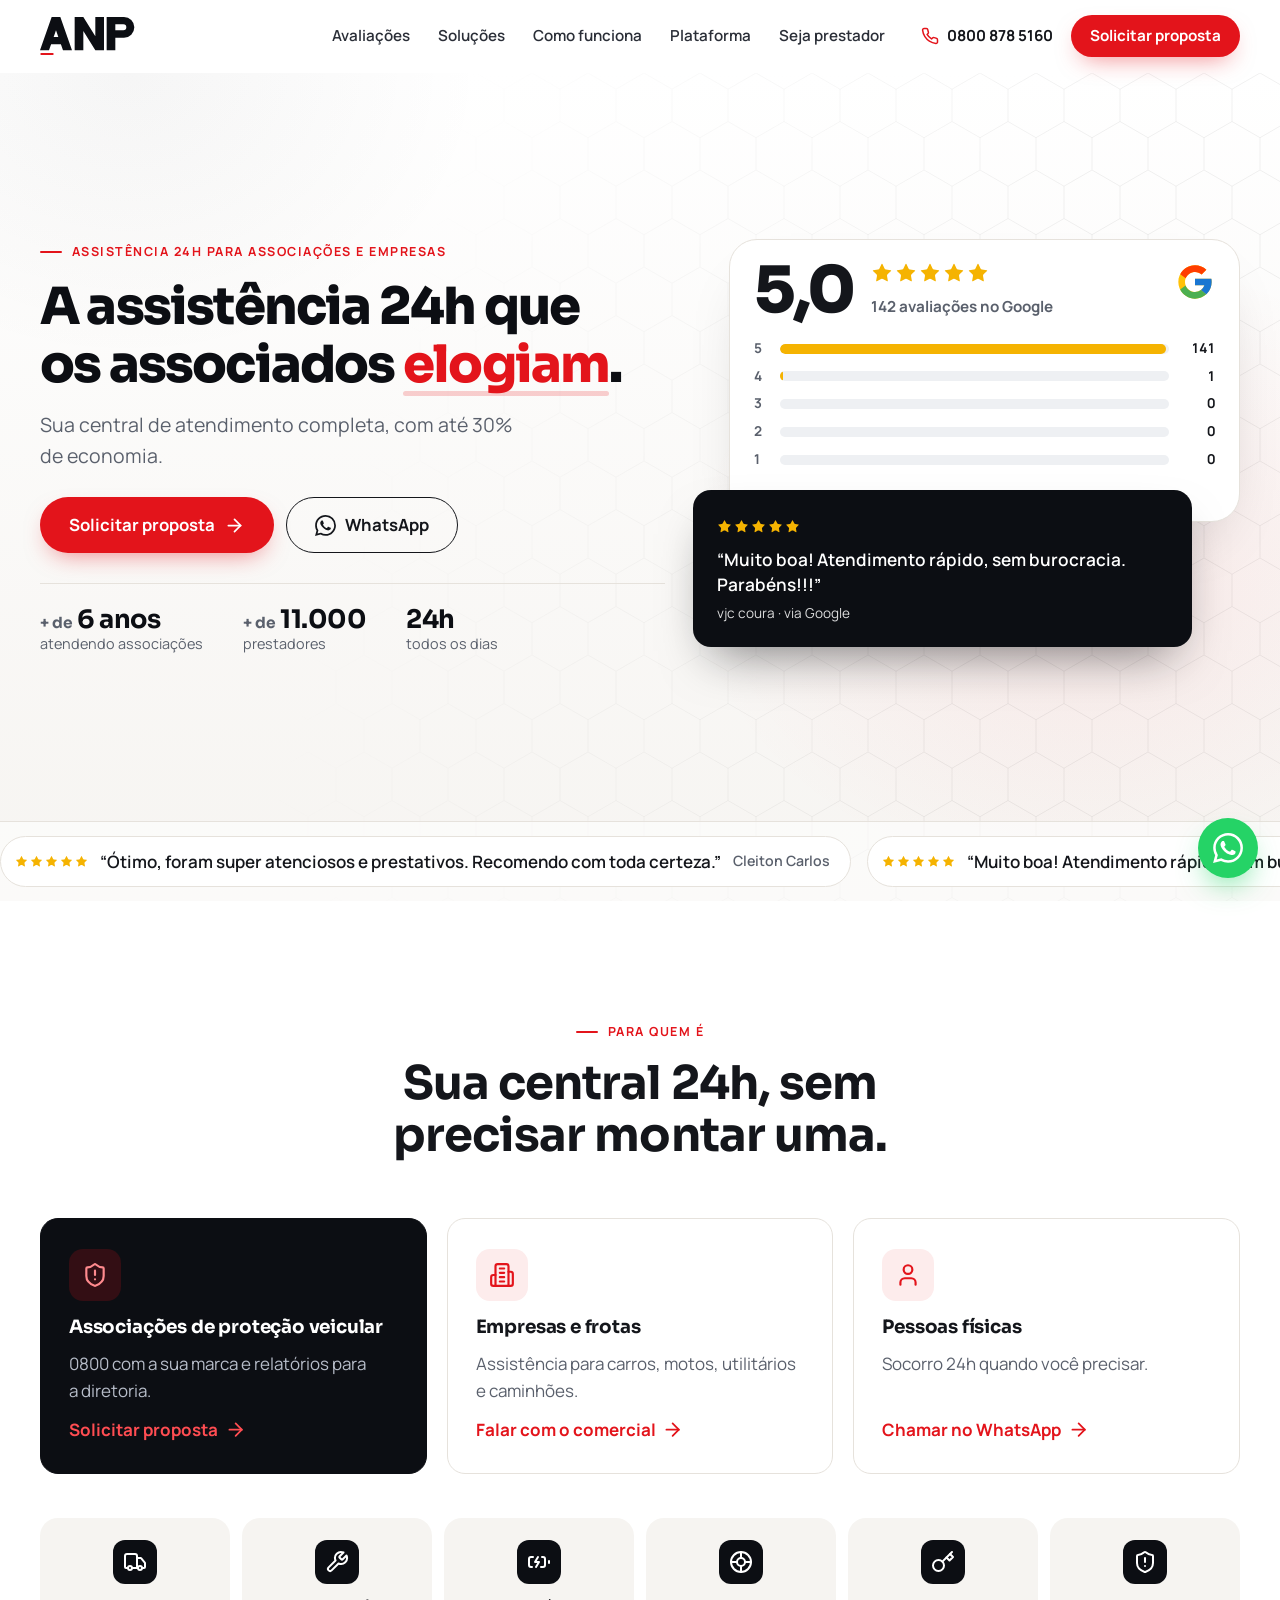
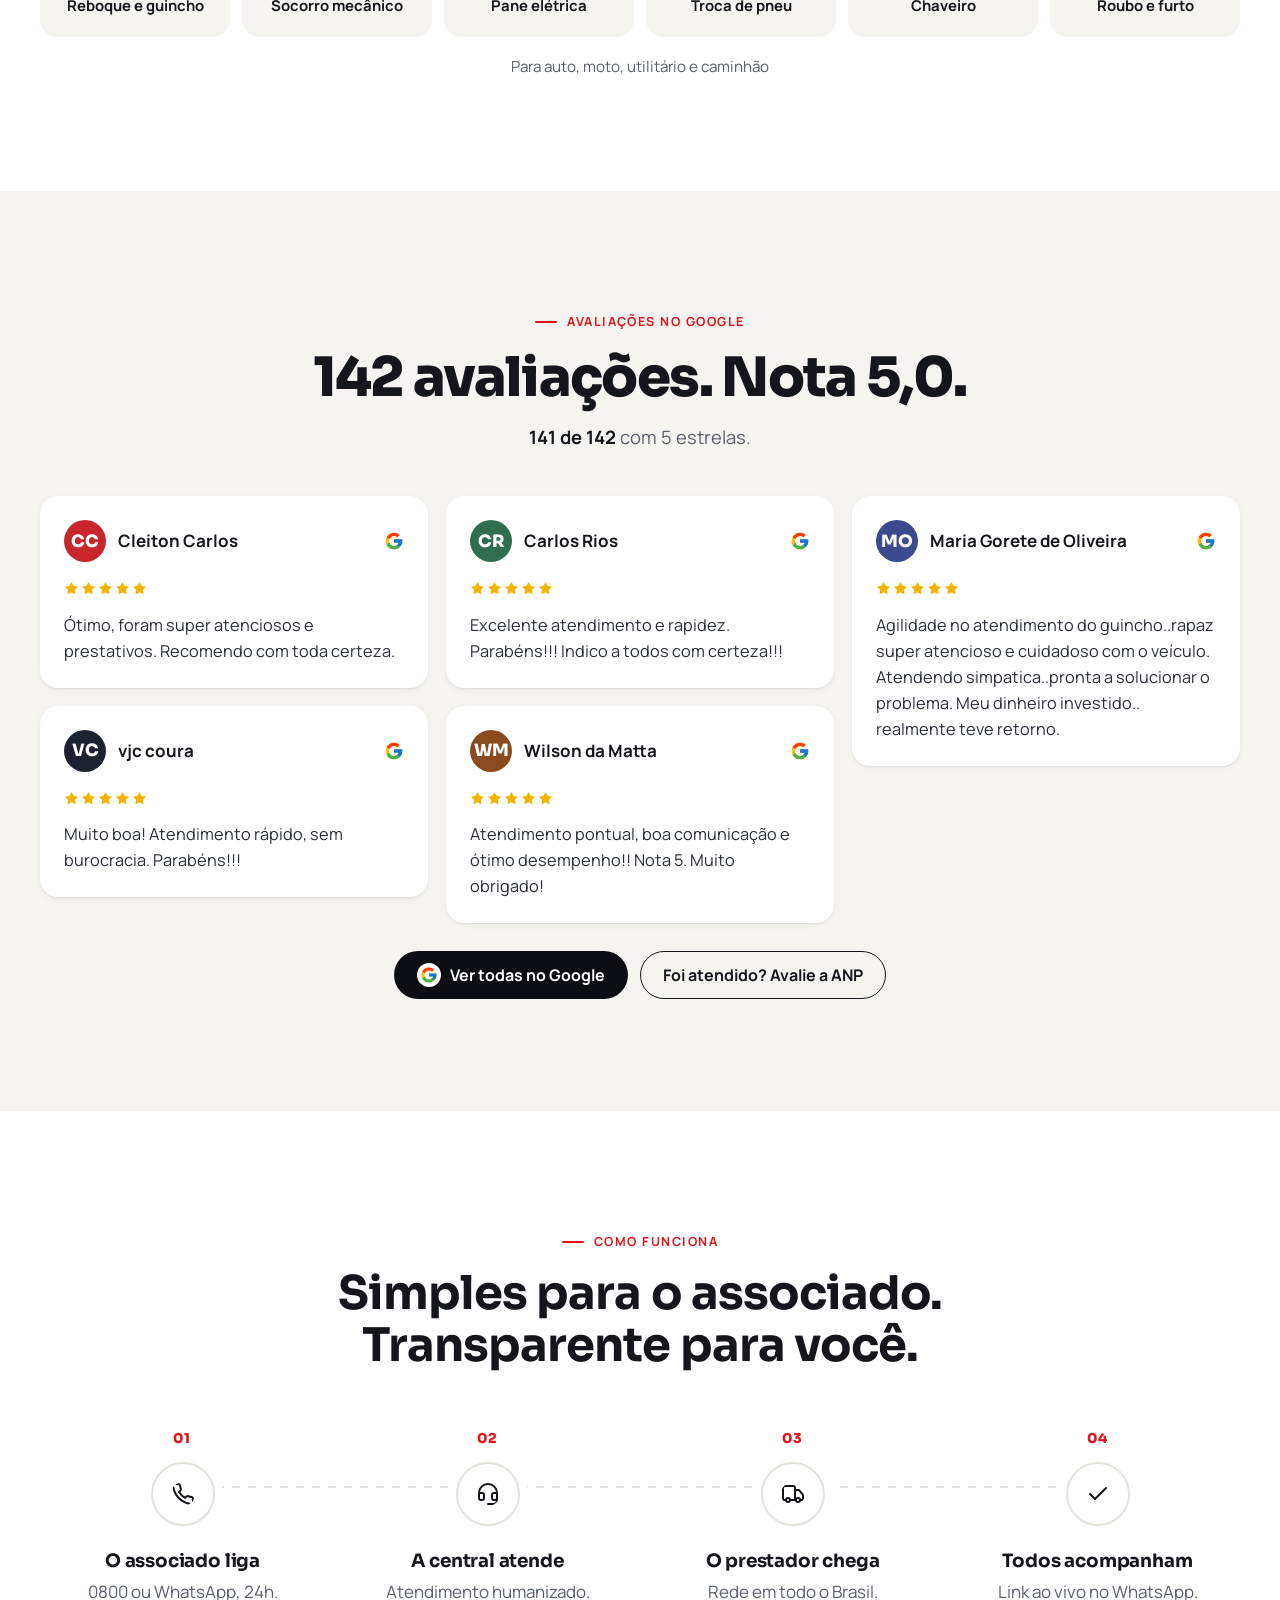
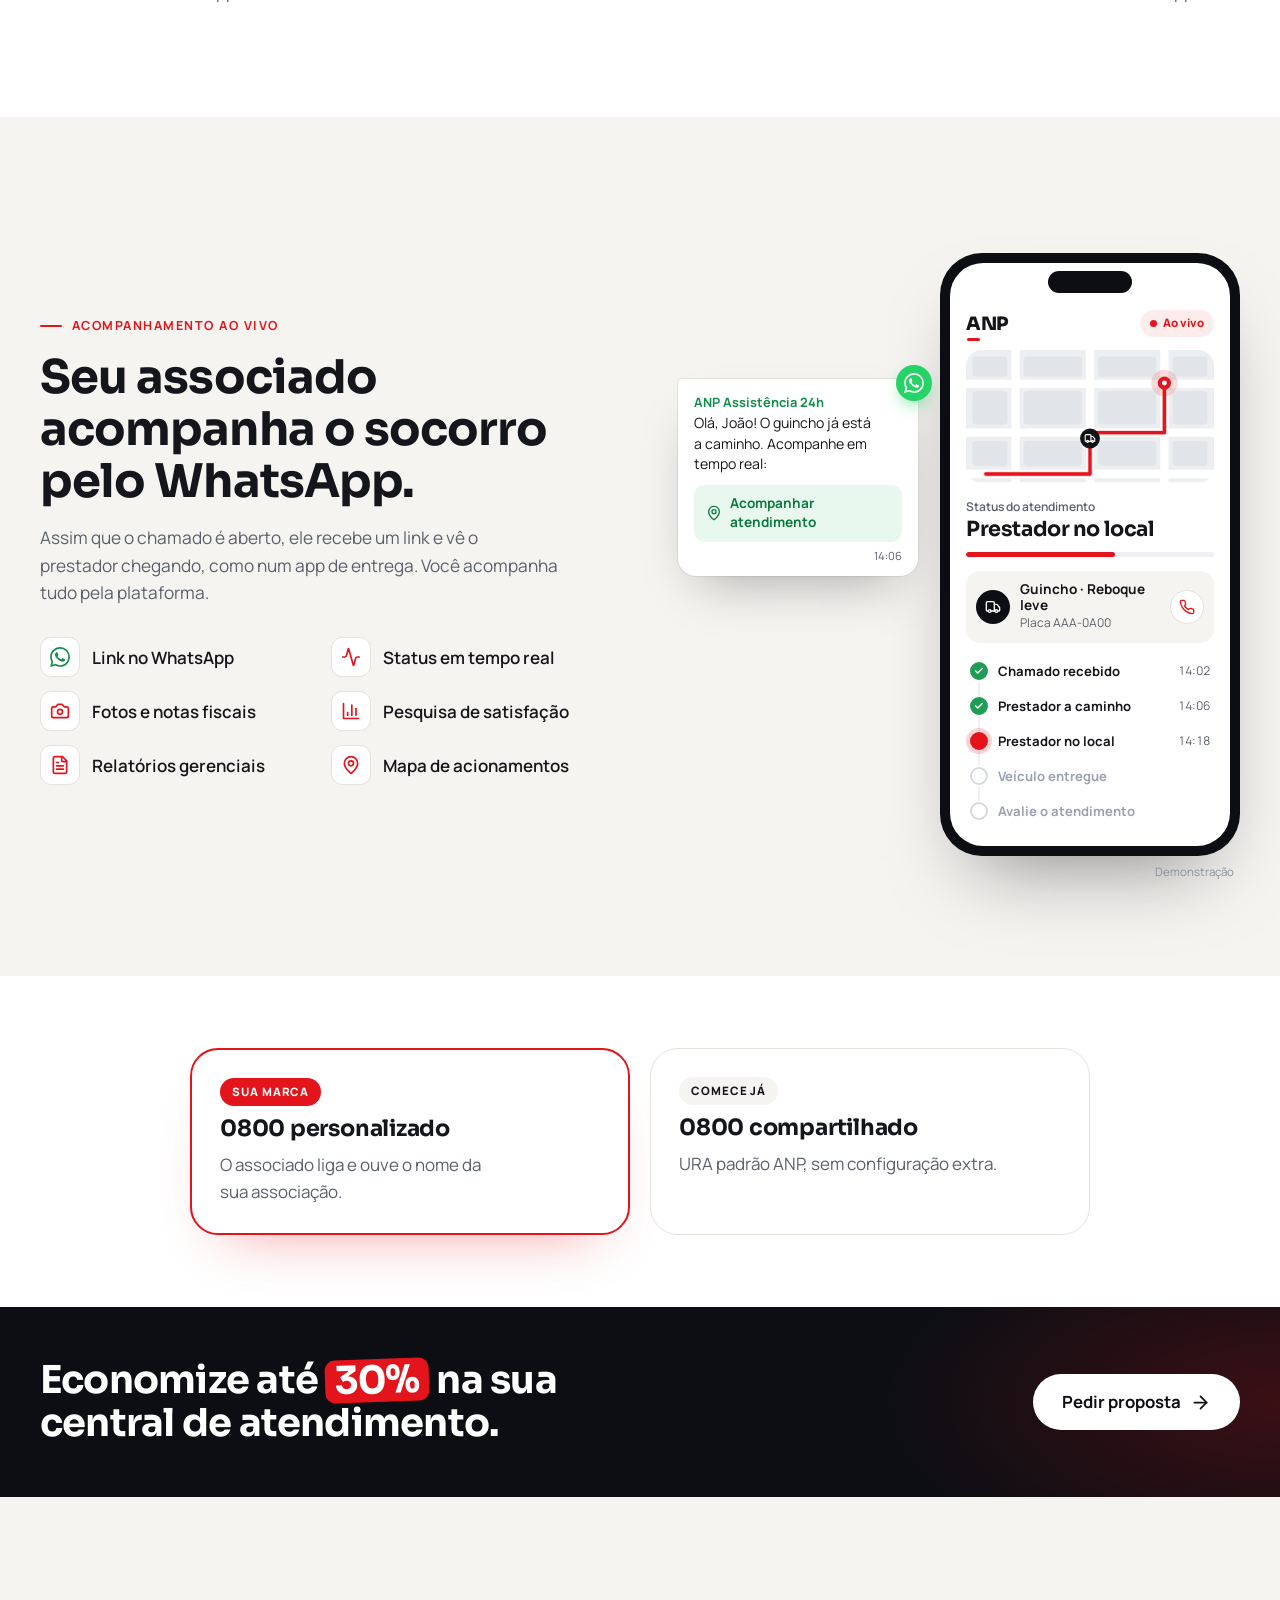
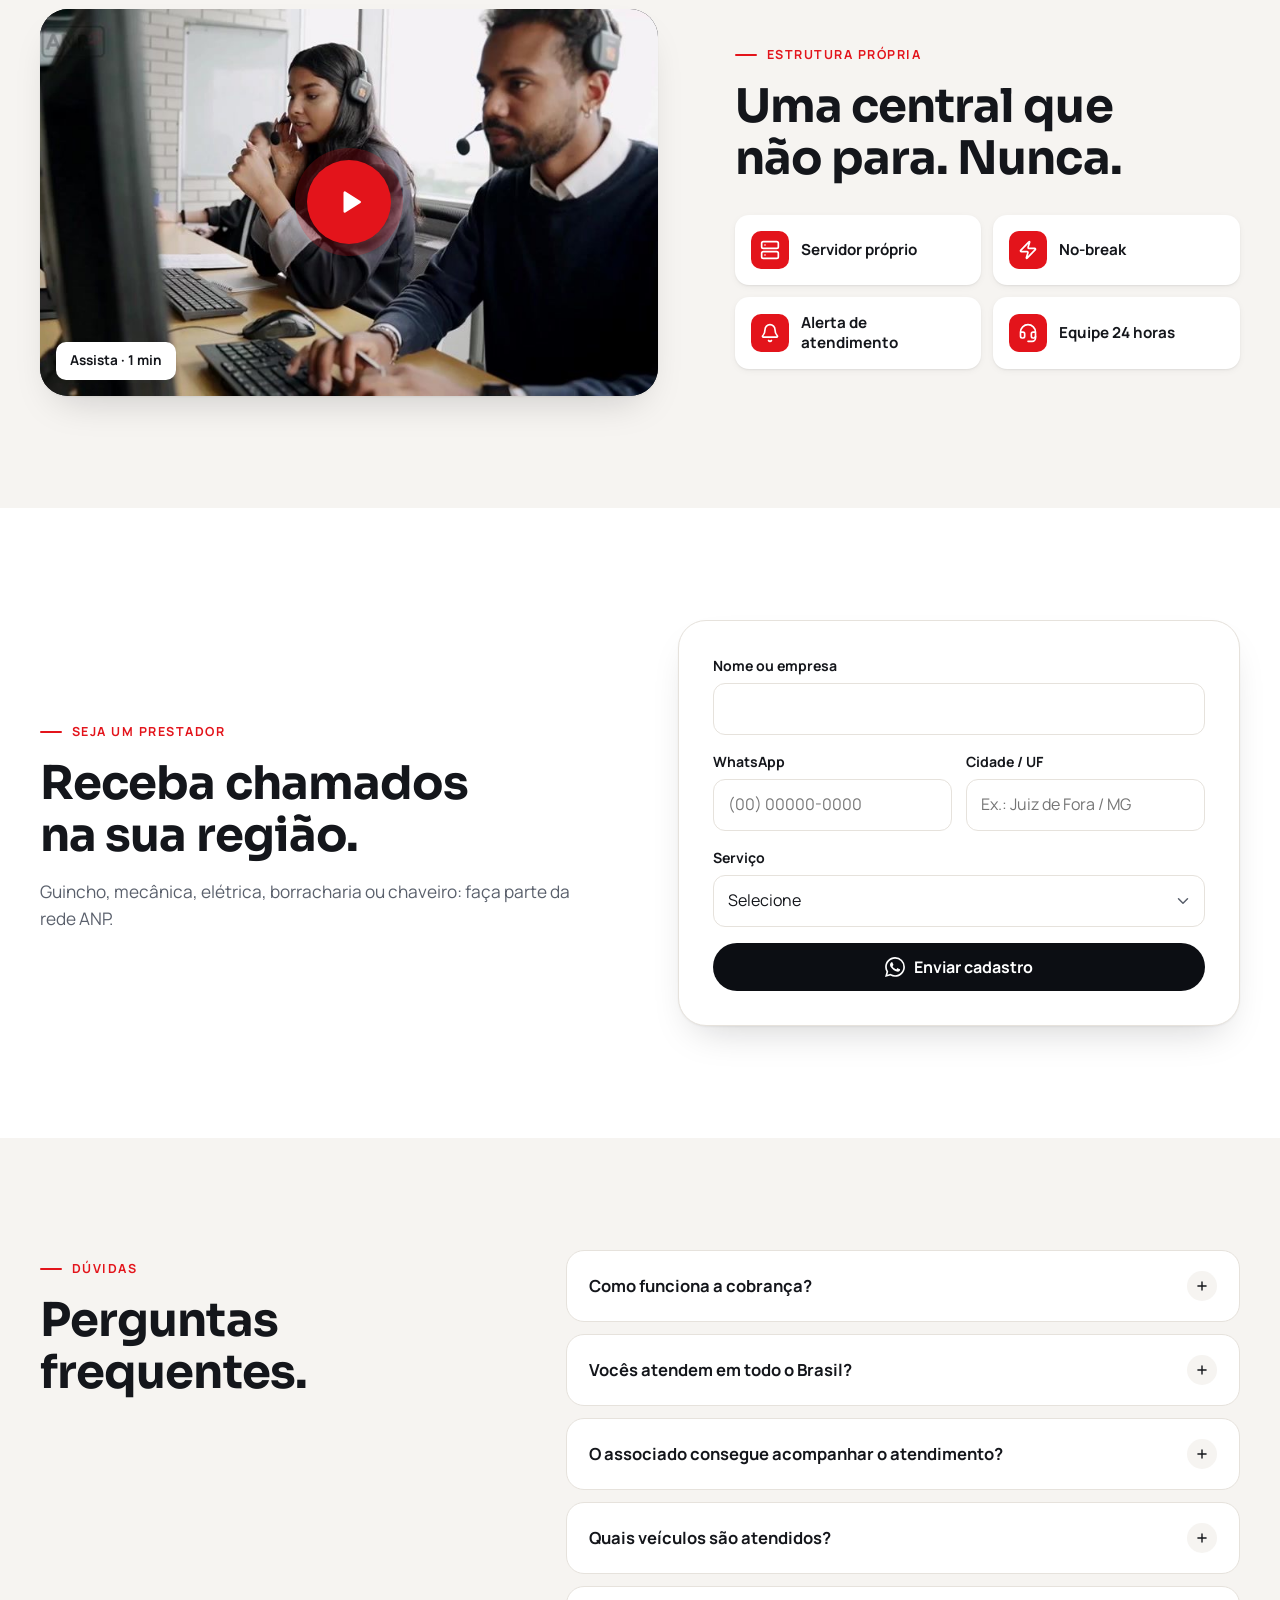
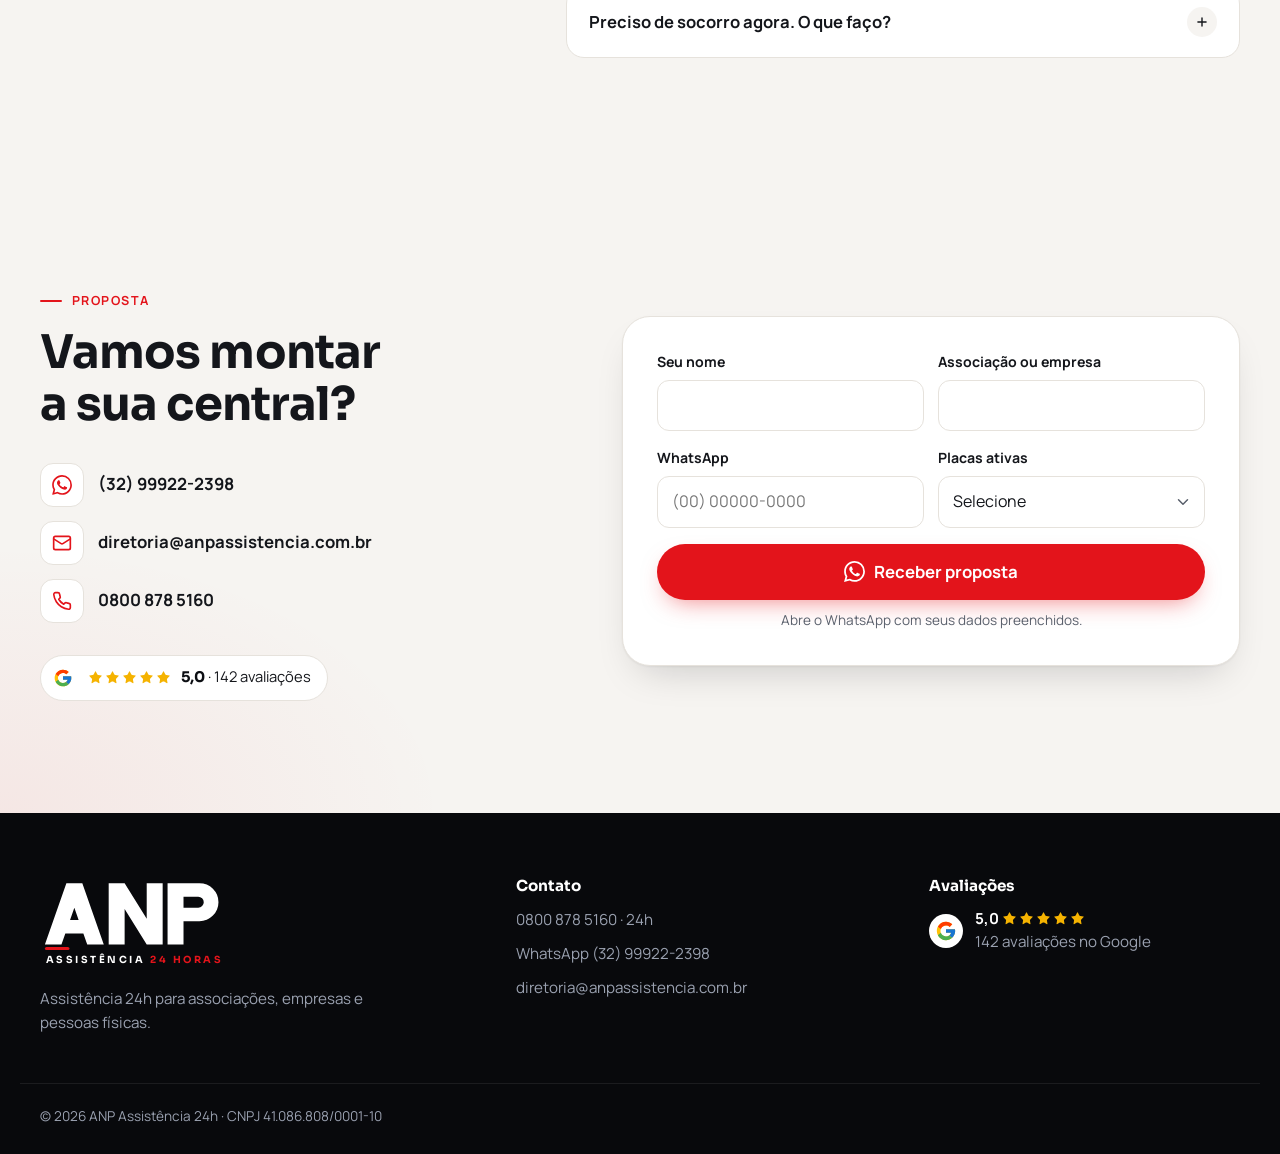
==== index.html @ 6871e9d4 "Acompanhamento ao vivo pelo WhatsApp, em fundo claro - Seção da plataforma sai do preto: fundo claro" ====
<!doctype html>
<html lang="pt-BR">
<head>
  <meta charset="utf-8">
  <meta name="viewport" content="width=device-width, initial-scale=1">
  <title>ANP Assistência 24h | Central de assistência 24h para associações e empresas</title>
  <meta name="description" content="Há mais de 6 anos atendendo associações de proteção veicular e empresas com assistência 24h. Nota 5,0 no Google com 142 avaliações, mais de 11.000 prestadores em todo o Brasil e até 30% de economia.">
  <link rel="canonical" href="https://anpassistencia.com.br/">
  <meta name="theme-color" content="#ffffff">

  <meta property="og:type" content="website">
  <meta property="og:locale" content="pt_BR">
  <meta property="og:site_name" content="ANP Assistência 24h">
  <meta property="og:title" content="ANP Assistência 24h — a assistência que seus associados elogiam">
  <meta property="og:description" content="Nota 5,0 no Google com 142 avaliações. 0800 com a sua marca, mais de 11.000 prestadores e até 30% de economia.">
  <meta property="og:url" content="https://anpassistencia.com.br/">
  <meta property="og:image" content="https://anpassistencia.com.br/assets/img/og-image.jpg">
  <meta name="twitter:card" content="summary_large_image">

  <link rel="icon" type="image/svg+xml" href="assets/img/favicon.svg">
  <link rel="icon" type="image/png" href="assets/img/favicon.png">
  <link rel="apple-touch-icon" href="assets/img/apple-touch-icon.png">

  <link rel="preconnect" href="https://fonts.googleapis.com">
  <link rel="preconnect" href="https://fonts.gstatic.com" crossorigin>
  <link href="https://fonts.googleapis.com/css2?family=Manrope:wght@400;500;600;700&family=Sora:wght@600;700;800&display=swap" rel="stylesheet">
  <link rel="stylesheet" href="assets/css/style.css">
  <script>document.documentElement.classList.add("js")</script>

  <script type="application/ld+json">
  {
    "@context": "https://schema.org",
    "@type": "LocalBusiness",
    "name": "ANP Assistência 24h",
    "url": "https://anpassistencia.com.br/",
    "logo": "https://anpassistencia.com.br/assets/img/logo/anp-icone-512.png",
    "image": "https://anpassistencia.com.br/assets/img/og-image.jpg",
    "description": "Central de assistência 24h para associações de proteção veicular, empresas e pessoas físicas.",
    "telephone": "+55-800-878-5160",
    "email": "diretoria@anpassistencia.com.br",
    "taxID": "41.086.808/0001-10",
    "areaServed": "BR",
    "openingHoursSpecification": {
      "@type": "OpeningHoursSpecification",
      "dayOfWeek": ["Monday","Tuesday","Wednesday","Thursday","Friday","Saturday","Sunday"],
      "opens": "00:00",
      "closes": "23:59"
    },
    "sameAs": ["https://www.google.com/maps/place/?q=place_id:ChIJN7TsYqGdmAARx6v8TJ1yFRI"]
  }
  </script>
</head>
<body>

<!-- Ícones (Lucide, MIT) -->
<svg width="0" height="0" style="position:absolute" aria-hidden="true">
  <defs>
    <symbol id="i-phone" viewBox="0 0 24 24"><path d="M22 16.92v3a2 2 0 0 1-2.18 2 19.79 19.79 0 0 1-8.63-3.07 19.5 19.5 0 0 1-6-6 19.79 19.79 0 0 1-3.07-8.67A2 2 0 0 1 4.11 2h3a2 2 0 0 1 2 1.72 12.84 12.84 0 0 0 .7 2.81 2 2 0 0 1-.45 2.11L8.09 9.91a16 16 0 0 0 6 6l1.27-1.27a2 2 0 0 1 2.11-.45 12.84 12.84 0 0 0 2.81.7A2 2 0 0 1 22 16.92z"/></symbol>
    <symbol id="i-clock" viewBox="0 0 24 24"><circle cx="12" cy="12" r="10"/><path d="M12 6v6l4 2"/></symbol>
    <symbol id="i-truck" viewBox="0 0 24 24"><path d="M14 18V6a2 2 0 0 0-2-2H4a2 2 0 0 0-2 2v11a1 1 0 0 0 1 1h2"/><path d="M15 18H9"/><path d="M19 18h2a1 1 0 0 0 1-1v-3.65a1 1 0 0 0-.22-.624l-3.48-4.35A1 1 0 0 0 17.52 8H14"/><circle cx="17" cy="18" r="2"/><circle cx="7" cy="18" r="2"/></symbol>
    <symbol id="i-wrench" viewBox="0 0 24 24"><path d="M14.7 6.3a1 1 0 0 0 0 1.4l1.6 1.6a1 1 0 0 0 1.4 0l3.77-3.77a6 6 0 0 1-7.94 7.94l-6.91 6.91a2.12 2.12 0 0 1-3-3l6.91-6.91a6 6 0 0 1 7.94-7.94l-3.76 3.76z"/></symbol>
    <symbol id="i-battery" viewBox="0 0 24 24"><path d="M15 7h1a2 2 0 0 1 2 2v6a2 2 0 0 1-2 2h-2"/><path d="M6 7H4a2 2 0 0 0-2 2v6a2 2 0 0 0 2 2h1"/><path d="m11 7-3 5h4l-3 5"/><path d="M22 11v2"/></symbol>
    <symbol id="i-key" viewBox="0 0 24 24"><circle cx="7.5" cy="15.5" r="5.5"/><path d="m21 2-9.6 9.6"/><path d="m15.5 7.5 3 3L22 7l-3-3"/></symbol>
    <symbol id="i-tire" viewBox="0 0 24 24"><circle cx="12" cy="12" r="10"/><circle cx="12" cy="12" r="4"/><path d="M12 2v6M12 16v6M2 12h6M16 12h6"/></symbol>
    <symbol id="i-shield" viewBox="0 0 24 24"><path d="M20 13c0 5-3.5 7.5-7.66 8.95a1 1 0 0 1-.67-.01C7.5 20.5 4 18 4 13V6a1 1 0 0 1 1-1c2 0 4.5-1.2 6.24-2.72a1.17 1.17 0 0 1 1.52 0C14.51 3.81 17 5 19 5a1 1 0 0 1 1 1z"/><path d="M12 8v4"/><path d="M12 16h.01"/></symbol>
    <symbol id="i-pin" viewBox="0 0 24 24"><path d="M20 10c0 4.993-5.539 10.193-7.399 11.799a1 1 0 0 1-1.202 0C9.539 20.193 4 14.993 4 10a8 8 0 0 1 16 0"/><circle cx="12" cy="10" r="3"/></symbol>
    <symbol id="i-server" viewBox="0 0 24 24"><rect width="20" height="8" x="2" y="2" rx="2"/><rect width="20" height="8" x="2" y="14" rx="2"/><path d="M6 6h.01M6 18h.01"/></symbol>
    <symbol id="i-zap" viewBox="0 0 24 24"><path d="M4 14a1 1 0 0 1-.78-1.63l9.9-10.2a.5.5 0 0 1 .86.46l-1.92 6.02A1 1 0 0 0 13 10h7a1 1 0 0 1 .78 1.63l-9.9 10.2a.5.5 0 0 1-.86-.46l1.92-6.02A1 1 0 0 0 11 14z"/></symbol>
    <symbol id="i-bell" viewBox="0 0 24 24"><path d="M10.268 21a2 2 0 0 0 3.464 0"/><path d="M3.262 15.326A1 1 0 0 0 4 17h16a1 1 0 0 0 .74-1.673C19.41 13.956 18 12.499 18 8A6 6 0 0 0 6 8c0 4.499-1.411 5.956-2.738 7.326"/></symbol>
    <symbol id="i-activity" viewBox="0 0 24 24"><path d="M22 12h-2.48a2 2 0 0 0-1.93 1.46l-2.35 8.36a.25.25 0 0 1-.48 0L9.24 2.18a.25.25 0 0 0-.48 0l-2.35 8.36A2 2 0 0 1 4.49 12H2"/></symbol>
    <symbol id="i-file" viewBox="0 0 24 24"><path d="M15 2H6a2 2 0 0 0-2 2v16a2 2 0 0 0 2 2h12a2 2 0 0 0 2-2V7Z"/><path d="M14 2v4a2 2 0 0 0 2 2h4"/><path d="M10 9H8M16 13H8M16 17H8"/></symbol>
    <symbol id="i-camera" viewBox="0 0 24 24"><path d="M14.5 4h-5L7 7H4a2 2 0 0 0-2 2v9a2 2 0 0 0 2 2h16a2 2 0 0 0 2-2V9a2 2 0 0 0-2-2h-3l-2.5-3z"/><circle cx="12" cy="13" r="3"/></symbol>
    <symbol id="i-chart" viewBox="0 0 24 24"><path d="M3 3v18h18"/><path d="M18 17V9M13 17V5M8 17v-3"/></symbol>
    <symbol id="i-check" viewBox="0 0 24 24"><path d="M20 6 9 17l-5-5"/></symbol>
    <symbol id="i-users" viewBox="0 0 24 24"><path d="M16 21v-2a4 4 0 0 0-4-4H6a4 4 0 0 0-4 4v2"/><circle cx="9" cy="7" r="4"/><path d="M22 21v-2a4 4 0 0 0-3-3.87"/><path d="M16 3.13a4 4 0 0 1 0 7.75"/></symbol>
    <symbol id="i-building" viewBox="0 0 24 24"><path d="M6 22V4a2 2 0 0 1 2-2h8a2 2 0 0 1 2 2v18Z"/><path d="M6 12H4a2 2 0 0 0-2 2v6a2 2 0 0 0 2 2h2"/><path d="M18 9h2a2 2 0 0 1 2 2v9a2 2 0 0 1-2 2h-2"/><path d="M10 6h4M10 10h4M10 14h4M10 18h4"/></symbol>
    <symbol id="i-user" viewBox="0 0 24 24"><path d="M19 21v-2a4 4 0 0 0-4-4H9a4 4 0 0 0-4 4v2"/><circle cx="12" cy="7" r="4"/></symbol>
    <symbol id="i-headset" viewBox="0 0 24 24"><path d="M3 11h3a2 2 0 0 1 2 2v3a2 2 0 0 1-2 2H5a2 2 0 0 1-2-2v-5Zm0 0a9 9 0 1 1 18 0m0 0v5a2 2 0 0 1-2 2h-1a2 2 0 0 1-2-2v-3a2 2 0 0 1 2-2h3Z"/><path d="M21 16v2a4 4 0 0 1-4 4h-5"/></symbol>
    <symbol id="i-trend" viewBox="0 0 24 24"><path d="M16 17h6v-6"/><path d="m22 17-8.5-8.5-5 5L2 7"/></symbol>
    <symbol id="i-arrow" viewBox="0 0 24 24"><path d="M5 12h14"/><path d="m12 5 7 7-7 7"/></symbol>
    <symbol id="i-menu" viewBox="0 0 24 24"><path d="M4 6h16M4 12h16M4 18h16"/></symbol>
    <symbol id="i-x" viewBox="0 0 24 24"><path d="M18 6 6 18M6 6l12 12"/></symbol>
    <symbol id="i-locate" viewBox="0 0 24 24"><path d="M2 12h3M19 12h3M12 2v3M12 19v3"/><circle cx="12" cy="12" r="7"/><circle cx="12" cy="12" r="3"/></symbol>
    <symbol id="i-fuel" viewBox="0 0 24 24"><path d="M3 22h12M4 9h10"/><path d="M14 22V4a2 2 0 0 0-2-2H6a2 2 0 0 0-2 2v18"/><path d="M14 13h2a2 2 0 0 1 2 2v2a2 2 0 0 0 2 2 2 2 0 0 0 2-2V9.83a2 2 0 0 0-.59-1.42L18 5"/></symbol>
    <symbol id="i-history" viewBox="0 0 24 24"><path d="M3 12a9 9 0 1 0 9-9 9.75 9.75 0 0 0-6.74 2.74L3 8"/><path d="M3 3v5h5"/><path d="M12 7v5l4 2"/></symbol>
    <symbol id="i-mail" viewBox="0 0 24 24"><rect width="20" height="16" x="2" y="4" rx="2"/><path d="m22 7-8.97 5.7a1.94 1.94 0 0 1-2.06 0L2 7"/></symbol>
    <symbol id="i-badge" viewBox="0 0 24 24"><path d="M3.85 8.62a4 4 0 0 1 4.78-4.77 4 4 0 0 1 6.74 0 4 4 0 0 1 4.78 4.78 4 4 0 0 1 0 6.74 4 4 0 0 1-4.77 4.78 4 4 0 0 1-6.75 0 4 4 0 0 1-4.78-4.77 4 4 0 0 1 0-6.76Z"/><path d="m9 12 2 2 4-4"/></symbol>
    <symbol id="i-power" viewBox="0 0 24 24"><path d="M12 2v10"/><path d="M18.4 6.6a9 9 0 1 1-12.77.04"/></symbol>
    <symbol id="i-phone-app" viewBox="0 0 24 24"><rect width="14" height="20" x="5" y="2" rx="2"/><path d="M12 18h.01"/></symbol>
    <symbol id="i-play" viewBox="0 0 24 24"><path d="M6 4.5v15a1 1 0 0 0 1.52.85l12-7.5a1 1 0 0 0 0-1.7l-12-7.5A1 1 0 0 0 6 4.5Z"/></symbol>
    <symbol id="i-star" viewBox="0 0 24 24"><path d="M11.525 2.295a.53.53 0 0 1 .95 0l2.31 4.679a2.123 2.123 0 0 0 1.595 1.16l5.166.756a.53.53 0 0 1 .294.904l-3.736 3.638a2.123 2.123 0 0 0-.611 1.878l.882 5.14a.53.53 0 0 1-.771.56l-4.618-2.428a2.122 2.122 0 0 0-1.973 0L6.396 21.01a.53.53 0 0 1-.77-.56l.881-5.139a2.122 2.122 0 0 0-.611-1.879L2.16 9.795a.53.53 0 0 1 .294-.906l5.165-.755a2.122 2.122 0 0 0 1.597-1.16z"/></symbol>
    <symbol id="i-whatsapp" viewBox="0 0 24 24"><path d="M17.472 14.382c-.297-.149-1.758-.867-2.03-.967-.273-.099-.471-.148-.67.15-.197.297-.767.966-.94 1.164-.173.199-.347.223-.644.075-.297-.15-1.255-.463-2.39-1.475-.883-.788-1.48-1.761-1.653-2.059-.173-.297-.018-.458.13-.606.134-.133.298-.347.446-.52.149-.174.198-.298.298-.497.099-.198.05-.371-.025-.52-.075-.149-.669-1.612-.916-2.207-.242-.579-.487-.5-.669-.51-.173-.008-.371-.01-.57-.01-.198 0-.52.074-.792.372-.272.297-1.04 1.016-1.04 2.479 0 1.462 1.065 2.875 1.213 3.074.149.198 2.096 3.2 5.077 4.487.709.306 1.262.489 1.694.625.712.227 1.36.195 1.871.118.571-.085 1.758-.719 2.006-1.413.248-.694.248-1.289.173-1.413-.074-.124-.272-.198-.57-.347m-5.421 7.403h-.004a9.87 9.87 0 0 1-5.031-1.378l-.361-.214-3.741.982.998-3.648-.235-.374a9.86 9.86 0 0 1-1.51-5.26c.001-5.45 4.436-9.884 9.888-9.884 2.64 0 5.122 1.03 6.988 2.898a9.825 9.825 0 0 1 2.893 6.994c-.003 5.45-4.437 9.884-9.885 9.884m8.413-18.297A11.815 11.815 0 0 0 12.05 0C5.495 0 .16 5.335.157 11.892c0 2.096.547 4.142 1.588 5.945L.057 24l6.305-1.654a11.882 11.882 0 0 0 5.683 1.448h.005c6.554 0 11.89-5.335 11.893-11.893a11.821 11.821 0 0 0-3.48-8.413Z"/></symbol>
    <symbol id="i-google" viewBox="0 0 48 48"><path fill="#FFC107" d="M43.611 20.083H42V20H24v8h11.303c-1.649 4.657-6.08 8-11.303 8-6.627 0-12-5.373-12-12s5.373-12 12-12c3.059 0 5.842 1.154 7.961 3.039l5.657-5.657C34.046 6.053 29.268 4 24 4 12.955 4 4 12.955 4 24s8.955 20 20 20 20-8.955 20-20c0-1.341-.138-2.65-.389-3.917z"/><path fill="#FF3D00" d="m6.306 14.691 6.571 4.819C14.655 15.108 18.961 12 24 12c3.059 0 5.842 1.154 7.961 3.039l5.657-5.657C34.046 6.053 29.268 4 24 4 16.318 4 9.656 8.337 6.306 14.691z"/><path fill="#4CAF50" d="M24 44c5.166 0 9.86-1.977 13.409-5.192l-6.19-5.238A11.91 11.91 0 0 1 24 36c-5.202 0-9.619-3.317-11.283-7.946l-6.522 5.025C9.505 39.556 16.227 44 24 44z"/><path fill="#1976D2" d="M43.611 20.083H42V20H24v8h11.303a12.04 12.04 0 0 1-4.087 5.571l.003-.002 6.19 5.238C36.971 39.205 44 34 44 24c0-1.341-.138-2.65-.389-3.917z"/></symbol>
  </defs>
</svg>

<a class="skip-link" href="#conteudo">Pular para o conteúdo</a>

<header class="site-header" id="topo">
  <div class="container header-inner">
    <a class="brand" href="#topo" aria-label="ANP Assistência 24h — início">
      <svg viewBox="0 0 284 114" class="logo" role="img" aria-label="ANP Assistência 24 horas"><title>ANP Assistência 24 horas</title><g transform="translate(0,0) scale(1)" fill="currentColor" fill-rule="evenodd"><path d="M0,100 L35,0 L61,0 L96,100 L69,100 L62.7,82 L33.3,82 L27,100 Z M41,60 L55,60 L48,40 Z"/><path d="M0,100 L0,0 L26,0 L62,58 L62,0 L88,0 L88,100 L62,100 L26,42 L26,100 Z" transform="translate(104,0)"/><path d="M0,100 L0,0 L52,0 A31,31 0 0 1 52,62 L26,62 L26,100 Z M26,22 L50,22 A9,9 0 0 1 50,40 L26,40 Z" transform="translate(200,0)"/></g><rect x="1" y="108" width="40" height="6" rx="3" fill="#E3141B"/></svg>
    </a>
    <nav class="main-nav" id="menu" aria-label="Menu principal">
      <a href="#avaliacoes">Avaliações</a>
      <a href="#solucoes">Soluções</a>
      <a href="#como-funciona">Como funciona</a>
      <a href="#plataforma">Plataforma</a>
      <a href="#prestador">Seja prestador</a>
      <a class="btn btn-primary nav-cta-mobile" href="#proposta">Solicitar proposta</a>
    </nav>
    <div class="header-actions">
      <a class="header-phone" href="tel:08008785160" aria-label="Socorro 24h: 0800 878 5160"><svg class="ic"><use href="#i-phone"/></svg>0800 878 5160</a>
      <a class="btn btn-primary btn-sm" href="#proposta">Solicitar proposta</a>
      <button class="menu-toggle" type="button" aria-controls="menu" aria-expanded="false" aria-label="Abrir menu">
        <svg class="ic ic-open"><use href="#i-menu"/></svg>
        <svg class="ic ic-close"><use href="#i-x"/></svg>
      </button>
    </div>
  </div>
</header>

<main id="conteudo">

  <!-- HERO: os elogios são o argumento principal -->
  <section class="hero">
    <div class="hero-bg" aria-hidden="true"></div>
    <div class="container hero-grid">
      <div class="hero-copy">
        <span class="eyebrow">Assistência 24h para associações e empresas</span>
        <h1>A assistência 24h que os associados <em>elogiam</em>.</h1>
        <p class="lead">Sua central de atendimento completa, com até 30% de economia.</p>
        <div class="hero-ctas">
          <a class="btn btn-primary btn-lg" href="#proposta">Solicitar proposta <svg class="ic"><use href="#i-arrow"/></svg></a>
          <a class="btn btn-outline btn-lg js-wa" href="https://wa.me/5532999222398" data-msg="Olá! Vim pelo site e quero saber mais sobre a assistência 24h da ANP." target="_blank" rel="noopener"><svg class="ic ic-fill"><use href="#i-whatsapp"/></svg>WhatsApp</a>
        </div>
        <ul class="hero-nums">
          <li><b><small>+ de</small> 6 anos</b><span>atendendo associações</span></li>
          <li><b><small>+ de</small> 11.000</b><span>prestadores</span></li>
          <li><b>24h</b><span>todos os dias</span></li>
        </ul>
      </div>

      <div class="hero-visual">
        <div class="score-card">
          <div class="score-head">
            <strong class="score-num" data-g="nota">5,0</strong>
            <div>
              <span class="stars stars-lg" aria-label="5 de 5 estrelas"><svg><use href="#i-star"/></svg><svg><use href="#i-star"/></svg><svg><use href="#i-star"/></svg><svg><use href="#i-star"/></svg><svg><use href="#i-star"/></svg></span>
              <span class="score-sub"><span data-g="total">142</span> avaliações no Google</span>
            </div>
            <svg class="g-logo g-logo-lg" aria-hidden="true"><use href="#i-google"/></svg>
          </div>
          <ol class="histo" data-histo aria-label="Distribuição das notas">
            <li><span>5</span><i style="--w:99.3%"></i><b>141</b></li>
            <li><span>4</span><i style="--w:0.7%"></i><b>1</b></li>
            <li><span>3</span><i style="--w:0%"></i><b>0</b></li>
            <li><span>2</span><i style="--w:0%"></i><b>0</b></li>
            <li><span>1</span><i style="--w:0%"></i><b>0</b></li>
          </ol>
        </div>
        <figure class="quote-card" data-quote aria-live="polite">
          <span class="stars" aria-hidden="true"><svg><use href="#i-star"/></svg><svg><use href="#i-star"/></svg><svg><use href="#i-star"/></svg><svg><use href="#i-star"/></svg><svg><use href="#i-star"/></svg></span>
          <blockquote>“Muito boa! Atendimento rápido, sem burocracia. Parabéns!!!”</blockquote>
          <figcaption>vjc coura · via Google</figcaption>
        </figure>
      </div>
    </div>
    <div class="praise" aria-label="Elogios no Google">
      <div class="praise-track" data-marquee></div>
    </div>
  </section>

  <!-- PARA QUEM -->
  <section class="section" id="solucoes">
    <div class="container">
      <div class="section-head reveal">
        <span class="eyebrow">Para quem é</span>
        <h2>Sua central 24h, sem precisar montar uma.</h2>
      </div>
      <div class="audience-grid">
        <a class="audience-card featured reveal" href="#proposta">
          <span class="card-icon"><svg class="ic"><use href="#i-shield"/></svg></span>
          <h3>Associações de proteção veicular</h3>
          <p>0800 com a sua marca e relatórios para a diretoria.</p>
          <span class="link-arrow">Solicitar proposta <svg class="ic"><use href="#i-arrow"/></svg></span>
        </a>
        <a class="audience-card reveal" href="#proposta">
          <span class="card-icon"><svg class="ic"><use href="#i-building"/></svg></span>
          <h3>Empresas e frotas</h3>
          <p>Assistência para carros, motos, utilitários e caminhões.</p>
          <span class="link-arrow">Falar com o comercial <svg class="ic"><use href="#i-arrow"/></svg></span>
        </a>
        <a class="audience-card reveal js-wa" href="https://wa.me/5532999222398" data-msg="Olá! Sou pessoa física e quero saber sobre a assistência 24h da ANP." target="_blank" rel="noopener">
          <span class="card-icon"><svg class="ic"><use href="#i-user"/></svg></span>
          <h3>Pessoas físicas</h3>
          <p>Socorro 24h quando você precisar.</p>
          <span class="link-arrow">Chamar no WhatsApp <svg class="ic"><use href="#i-arrow"/></svg></span>
        </a>
      </div>

      <ul class="tiles reveal" aria-label="Serviços">
        <li><svg class="ic"><use href="#i-truck"/></svg>Reboque e guincho</li>
        <li><svg class="ic"><use href="#i-wrench"/></svg>Socorro mecânico</li>
        <li><svg class="ic"><use href="#i-battery"/></svg>Pane elétrica</li>
        <li><svg class="ic"><use href="#i-tire"/></svg>Troca de pneu</li>
        <li><svg class="ic"><use href="#i-key"/></svg>Chaveiro</li>
        <li><svg class="ic"><use href="#i-shield"/></svg>Roubo e furto</li>
      </ul>
      <p class="tiles-note reveal">Para auto, moto, utilitário e caminhão</p>
    </div>
  </section>

  <!-- AVALIAÇÕES -->
  <section class="section section-paper" id="avaliacoes">
    <div class="container">
      <div class="reviews-head reveal">
        <span class="eyebrow">Avaliações no Google</span>
        <h2><span data-g="total">142</span> avaliações. Nota <span data-g="nota">5,0</span>.</h2>
        <p data-g-cinco><b>141 de 142</b> com 5 estrelas.</p>
      </div>
      <div class="reviews" id="lista-avaliacoes"></div>
      <div class="reviews-actions reveal">
        <a class="btn btn-dark" href="https://search.google.com/local/reviews?placeid=ChIJN7TsYqGdmAARx6v8TJ1yFRI" target="_blank" rel="noopener"><svg class="g-logo" aria-hidden="true"><use href="#i-google"/></svg>Ver todas no Google</a>
        <a class="btn btn-outline" href="https://search.google.com/local/writereview?placeid=ChIJN7TsYqGdmAARx6v8TJ1yFRI" target="_blank" rel="noopener">Foi atendido? Avalie a ANP</a>
      </div>
    </div>
  </section>

  <!-- COMO FUNCIONA -->
  <section class="section" id="como-funciona">
    <div class="container">
      <div class="section-head reveal">
        <span class="eyebrow">Como funciona</span>
        <h2>Simples para o associado. Transparente para você.</h2>
      </div>
      <ol class="steps">
        <li class="step reveal"><span class="step-num">01</span><svg class="ic"><use href="#i-phone"/></svg><h3>O associado liga</h3><p>0800 ou WhatsApp, 24h.</p></li>
        <li class="step reveal"><span class="step-num">02</span><svg class="ic"><use href="#i-headset"/></svg><h3>A central atende</h3><p>Atendimento humanizado.</p></li>
        <li class="step reveal"><span class="step-num">03</span><svg class="ic"><use href="#i-truck"/></svg><h3>O prestador chega</h3><p>Rede em todo o Brasil.</p></li>
        <li class="step reveal"><span class="step-num">04</span><svg class="ic"><use href="#i-check"/></svg><h3>Todos acompanham</h3><p>Link ao vivo no WhatsApp.</p></li>
      </ol>
    </div>
  </section>

  <!-- ACOMPANHAMENTO: link ao vivo pelo WhatsApp -->
  <section class="section section-paper" id="plataforma">
    <div class="container platform-layout">
      <div class="platform-copy reveal">
        <span class="eyebrow">Acompanhamento ao vivo</span>
        <h2>Seu associado acompanha o socorro pelo WhatsApp.</h2>
        <p>Assim que o chamado é aberto, ele recebe um link e vê o prestador chegando, como num app de entrega. Você acompanha tudo pela plataforma.</p>
        <ul class="feature-list">
          <li><svg class="ic ic-fill"><use href="#i-whatsapp"/></svg>Link no WhatsApp</li>
          <li><svg class="ic"><use href="#i-activity"/></svg>Status em tempo real</li>
          <li><svg class="ic"><use href="#i-camera"/></svg>Fotos e notas fiscais</li>
          <li><svg class="ic"><use href="#i-chart"/></svg>Pesquisa de satisfação</li>
          <li><svg class="ic"><use href="#i-file"/></svg>Relatórios gerenciais</li>
          <li><svg class="ic"><use href="#i-pin"/></svg>Mapa de acionamentos</li>
        </ul>
      </div>

      <div class="track-visual reveal" role="img" aria-label="Demonstração: o associado recebe um link pelo WhatsApp e acompanha o guincho chegando em tempo real">
        <div class="wa-msg" aria-hidden="true">
          <span class="wa-badge"><svg class="ic ic-fill"><use href="#i-whatsapp"/></svg></span>
          <b>ANP Assistência 24h</b>
          <p>Olá, João! O guincho já está a caminho. Acompanhe em tempo real:</p>
          <span class="wa-link"><svg class="ic"><use href="#i-pin"/></svg>Acompanhar atendimento</span>
          <time>14:06</time>
        </div>

        <div class="phone" aria-hidden="true">
          <div class="phone-screen">
            <div class="track-top">
              <span class="track-brand">ANP</span>
              <span class="track-live"><i></i>Ao vivo</span>
            </div>

            <svg class="track-map" viewBox="0 0 300 160">
              <rect width="300" height="160" fill="#eceef1"/>
              <g fill="#e1e4e8">
                <rect x="8" y="8" width="42" height="24" rx="4"/><rect x="70" y="8" width="70" height="24" rx="4"/><rect x="160" y="8" width="70" height="24" rx="4"/><rect x="250" y="8" width="42" height="24" rx="4"/>
                <rect x="8" y="50" width="42" height="40" rx="4"/><rect x="70" y="50" width="70" height="40" rx="4"/><rect x="160" y="50" width="70" height="40" rx="4"/><rect x="250" y="50" width="42" height="40" rx="4"/>
                <rect x="8" y="110" width="42" height="30" rx="4"/><rect x="70" y="110" width="70" height="30" rx="4"/><rect x="160" y="110" width="70" height="30" rx="4"/><rect x="250" y="110" width="42" height="30" rx="4"/>
              </g>
              <g stroke="#fff" stroke-width="10" stroke-linecap="round">
                <path d="M0 41H300M0 100H300M0 150H300M60 0V160M150 0V160M240 0V160"/>
              </g>
              <path d="M24 150H150V100H240V48" fill="none" stroke="#e3141b" stroke-opacity=".22" stroke-width="6" stroke-linecap="round" stroke-linejoin="round"/>
              <path class="track-route" d="M24 150H150V100H240V48" fill="none" stroke="#e3141b" stroke-width="4" stroke-linecap="round" stroke-linejoin="round" pathLength="1"/>
              <g transform="translate(240 40)">
                <circle r="16" fill="#e3141b" opacity=".15"/>
                <circle r="8" fill="#e3141b"/><circle r="3" fill="#fff"/>
              </g>
              <g class="track-truck">
                <circle r="12" fill="#111214"/>
                <svg x="-7" y="-7" width="14" height="14" viewBox="0 0 24 24" fill="none" stroke="#fff" stroke-width="2.4" stroke-linecap="round" stroke-linejoin="round"><use href="#i-truck"/></svg>
                <animateMotion dur="9s" repeatCount="indefinite" path="M24 150H150V100H240V54" keyPoints="0;1;1" keyTimes="0;.8;1" calcMode="linear"/>
              </g>
            </svg>

            <div class="track-eta">
              <small>Status do atendimento</small>
              <strong data-eta-label>Chega em 12 min</strong>
              <span class="track-bar"><span data-eta-bar></span></span>
            </div>

            <div class="track-driver">
              <span class="track-avatar"><svg class="ic"><use href="#i-truck"/></svg></span>
              <div><b>Guincho · Reboque leve</b><small>Placa AAA-0A00</small></div>
              <span class="track-call"><svg class="ic"><use href="#i-phone"/></svg></span>
            </div>

            <ol class="track-steps" data-steps>
              <li data-eta="Chamado recebido"><span class="dot"></span><b>Chamado recebido</b><time>14:02</time></li>
              <li data-eta="Chega em 12 min"><span class="dot"></span><b>Prestador a caminho</b><time>14:06</time></li>
              <li data-eta="Prestador no local"><span class="dot"></span><b>Prestador no local</b><time>14:18</time></li>
              <li data-eta="Veículo entregue"><span class="dot"></span><b>Veículo entregue</b><time>15:10</time></li>
              <li data-eta="Como foi o atendimento?"><span class="dot"></span><b>Avalie o atendimento</b><time>15:12</time></li>
            </ol>
          </div>
        </div>
        <p class="track-note">Demonstração</p>
      </div>
    </div>
  </section>

  <!-- 0800 -->
  <section class="section section-tight" id="central">
    <div class="container">
      <div class="plans">
        <article class="plan plan-featured reveal">
          <span class="plan-tag">Sua marca</span>
          <h3>0800 personalizado</h3>
          <p>O associado liga e ouve o nome da sua associação.</p>
        </article>
        <article class="plan reveal">
          <span class="plan-tag plan-tag-muted">Comece já</span>
          <h3>0800 compartilhado</h3>
          <p>URA padrão ANP, sem configuração extra.</p>
        </article>
      </div>
    </div>
  </section>

  <!-- ECONOMIA -->
  <section class="savings">
    <div class="container savings-inner reveal">
      <h2>Economize até <span>30%</span> na sua central de atendimento.</h2>
      <a class="btn btn-light btn-lg" href="#proposta">Pedir proposta <svg class="ic"><use href="#i-arrow"/></svg></a>
    </div>
  </section>

  <!-- ESTRUTURA + VÍDEO -->
  <section class="section section-paper" id="estrutura">
    <div class="container structure-layout">
      <button class="structure-media reveal js-video" type="button" data-video="assets/video/apresentacao-anp.mp4" data-title="Apresentação ANP Assistência 24h" aria-label="Assistir ao vídeo de apresentação da ANP">
        <img src="assets/img/central-atendimento.jpg" alt="" loading="lazy" width="848" height="480">
        <span class="play"><svg class="ic ic-fill"><use href="#i-play"/></svg></span>
        <span class="video-len">Assista · 1 min</span>
      </button>
      <div class="structure-copy reveal">
        <span class="eyebrow">Estrutura própria</span>
        <h2>Uma central que não para. Nunca.</h2>
        <ul class="infra-grid">
          <li><svg class="ic"><use href="#i-server"/></svg>Servidor próprio</li>
          <li><svg class="ic"><use href="#i-zap"/></svg>No-break</li>
          <li><svg class="ic"><use href="#i-bell"/></svg>Alerta de atendimento</li>
          <li><svg class="ic"><use href="#i-headset"/></svg>Equipe 24 horas</li>
        </ul>
      </div>
    </div>
  </section>

  <!-- PRESTADOR -->
  <section class="section" id="prestador">
    <div class="container provider-layout">
      <div class="provider-copy reveal">
        <span class="eyebrow">Seja um prestador</span>
        <h2>Receba chamados na sua região.</h2>
        <p>Guincho, mecânica, elétrica, borracharia ou chaveiro: faça parte da rede ANP.</p>
      </div>
      <form class="form-card reveal js-wa-form" data-kind="prestador" novalidate>
        <div class="field">
          <label for="p-nome">Nome ou empresa</label>
          <input id="p-nome" name="Nome" autocomplete="name" required>
        </div>
        <div class="field-row">
          <div class="field">
            <label for="p-whats">WhatsApp</label>
            <input id="p-whats" name="WhatsApp" type="tel" inputmode="tel" autocomplete="tel" placeholder="(00) 00000-0000" required data-mask="phone">
          </div>
          <div class="field">
            <label for="p-cidade">Cidade / UF</label>
            <input id="p-cidade" name="Cidade/UF" autocomplete="address-level2" placeholder="Ex.: Juiz de Fora / MG" required>
          </div>
        </div>
        <div class="field">
          <label for="p-servico">Serviço</label>
          <select id="p-servico" name="Serviço" required>
            <option value="">Selecione</option>
            <option>Guincho / reboque leve</option>
            <option>Guincho / reboque pesado</option>
            <option>Mecânica</option>
            <option>Auto elétrica / bateria</option>
            <option>Borracharia</option>
            <option>Chaveiro</option>
            <option>Outro</option>
          </select>
        </div>
        <button class="btn btn-dark btn-block" type="submit"><svg class="ic ic-fill"><use href="#i-whatsapp"/></svg>Enviar cadastro</button>
        <p class="form-error" role="alert" hidden>Preencha os campos obrigatórios.</p>
      </form>
    </div>
  </section>

  <!-- FAQ -->
  <section class="section section-paper" id="duvidas">
    <div class="container faq-layout">
      <div class="section-head section-head-left reveal">
        <span class="eyebrow">Dúvidas</span>
        <h2>Perguntas frequentes.</h2>
      </div>
      <div class="faq reveal">
        <details>
          <summary>Como funciona a cobrança?</summary>
          <p>Mensalidade por placa ativa, mais barata conforme o volume.</p>
        </details>
        <details>
          <summary>Vocês atendem em todo o Brasil?</summary>
          <p>Sim. Há mais de 6 anos atendendo associações, com mais de 11.000 prestadores cadastrados.</p>
        </details>
        <details>
          <summary>O associado consegue acompanhar o atendimento?</summary>
          <p>Sim. Ele recebe pelo WhatsApp um link para acompanhar o prestador chegando, em tempo real.</p>
        </details>
        <details>
          <summary>Quais veículos são atendidos?</summary>
          <p>Carros, motos, utilitários e caminhões.</p>
        </details>
        <details>
          <summary>Preciso de socorro agora. O que faço?</summary>
          <p>Ligue grátis para o <a href="tel:08008785160">0800 878 5160</a>, 24 horas.</p>
        </details>
      </div>
    </div>
  </section>

  <!-- PROPOSTA -->
  <section class="section section-paper proposal" id="proposta">
    <div class="container proposal-layout">
      <div class="proposal-copy reveal">
        <span class="eyebrow">Proposta</span>
        <h2>Vamos montar a sua central?</h2>
        <ul class="contact-list">
          <li><svg class="ic ic-fill"><use href="#i-whatsapp"/></svg><a class="js-wa" href="https://wa.me/5532999222398" data-msg="Olá! Vim pelo site e quero uma proposta da ANP." target="_blank" rel="noopener">(32) 99922-2398</a></li>
          <li><svg class="ic"><use href="#i-mail"/></svg><a href="mailto:diretoria@anpassistencia.com.br">diretoria@anpassistencia.com.br</a></li>
          <li><svg class="ic"><use href="#i-phone"/></svg><a href="tel:08008785160">0800 878 5160</a></li>
        </ul>
        <a class="g-pill g-pill-light" href="#avaliacoes">
          <svg class="g-logo" aria-hidden="true"><use href="#i-google"/></svg>
          <span class="stars" aria-hidden="true"><svg><use href="#i-star"/></svg><svg><use href="#i-star"/></svg><svg><use href="#i-star"/></svg><svg><use href="#i-star"/></svg><svg><use href="#i-star"/></svg></span>
          <span><b data-g="nota">5,0</b> · <span data-g="total">142</span> avaliações</span>
        </a>
      </div>
      <form class="form-card reveal js-wa-form" data-kind="proposta" novalidate>
        <div class="field-row">
          <div class="field">
            <label for="f-nome">Seu nome</label>
            <input id="f-nome" name="Nome" autocomplete="name" required>
          </div>
          <div class="field">
            <label for="f-empresa">Associação ou empresa</label>
            <input id="f-empresa" name="Associação/Empresa" autocomplete="organization" required>
          </div>
        </div>
        <div class="field-row">
          <div class="field">
            <label for="f-whats">WhatsApp</label>
            <input id="f-whats" name="WhatsApp" type="tel" inputmode="tel" autocomplete="tel" placeholder="(00) 00000-0000" required data-mask="phone">
          </div>
          <div class="field">
            <label for="f-placas">Placas ativas</label>
            <select id="f-placas" name="Placas ativas" required>
              <option value="">Selecione</option>
              <option>Até 1.000</option>
              <option>1.001 a 3.000</option>
              <option>3.001 a 8.000</option>
              <option>8.001 a 15.000</option>
              <option>Acima de 15.000</option>
            </select>
          </div>
        </div>
        <button class="btn btn-primary btn-block btn-lg" type="submit"><svg class="ic ic-fill"><use href="#i-whatsapp"/></svg>Receber proposta</button>
        <p class="form-hint">Abre o WhatsApp com seus dados preenchidos.</p>
        <p class="form-error" role="alert" hidden>Preencha os campos obrigatórios.</p>
      </form>
    </div>
  </section>

</main>

<footer class="site-footer">
  <div class="container footer-grid">
    <div class="footer-brand">
      <svg viewBox="0 0 302 150" class="logo" role="img" aria-label="ANP Assistência 24 horas"><title>ANP Assistência 24 horas</title><g transform="translate(8,10) scale(1)" fill="currentColor" fill-rule="evenodd"><path d="M0,100 L35,0 L61,0 L96,100 L69,100 L62.7,82 L33.3,82 L27,100 Z M41,60 L55,60 L48,40 Z"/><path d="M0,100 L0,0 L26,0 L62,58 L62,0 L88,0 L88,100 L62,100 L26,42 L26,100 Z" transform="translate(104,0)"/><path d="M0,100 L0,0 L52,0 A31,31 0 0 1 52,62 L26,62 L26,100 Z M26,22 L50,22 A9,9 0 0 1 50,40 L26,40 Z" transform="translate(200,0)"/></g><rect x="8" y="114" width="40" height="5" rx="2.5" fill="#E3141B"/><text x="9" y="140" font-family="Sora, Segoe UI, Arial, sans-serif" font-weight="700" font-size="16" fill="currentColor" textLength="286" lengthAdjust="spacing">ASSISTÊNCIA <tspan fill="#E3141B">24 HORAS</tspan></text></svg>
      <p>Assistência 24h para associações, empresas e pessoas físicas.</p>
    </div>
    <div>
      <h4>Contato</h4>
      <ul>
        <li><a href="tel:08008785160">0800 878 5160 · 24h</a></li>
        <li><a class="js-wa" href="https://wa.me/5532999222398" data-msg="Olá! Vim pelo site da ANP." target="_blank" rel="noopener">WhatsApp (32) 99922-2398</a></li>
        <li><a href="mailto:diretoria@anpassistencia.com.br">diretoria@anpassistencia.com.br</a></li>
      </ul>
    </div>
    <div>
      <h4>Avaliações</h4>
      <a class="footer-rating" href="https://search.google.com/local/reviews?placeid=ChIJN7TsYqGdmAARx6v8TJ1yFRI" target="_blank" rel="noopener">
        <svg class="g-logo" aria-hidden="true"><use href="#i-google"/></svg>
        <span><strong data-g="nota">5,0</strong> <span class="stars" aria-hidden="true"><svg><use href="#i-star"/></svg><svg><use href="#i-star"/></svg><svg><use href="#i-star"/></svg><svg><use href="#i-star"/></svg><svg><use href="#i-star"/></svg></span><br><span data-g="total">142</span> avaliações no Google</span>
      </a>
    </div>
  </div>
  <div class="container footer-bottom">
    <span>© <span data-year>2026</span> ANP Assistência 24h · CNPJ 41.086.808/0001-10</span>
  </div>
</footer>

<nav class="mobile-bar" aria-label="Ações rápidas">
  <a href="tel:08008785160"><svg class="ic"><use href="#i-phone"/></svg>0800 24h</a>
  <a class="js-wa" href="https://wa.me/5532999222398" data-msg="Olá! Vim pelo site da ANP." target="_blank" rel="noopener"><svg class="ic ic-fill"><use href="#i-whatsapp"/></svg>WhatsApp</a>
  <a class="mobile-bar-cta" href="#proposta">Proposta</a>
</nav>

<a class="wa-fab js-wa" href="https://wa.me/5532999222398" data-msg="Olá! Vim pelo site da ANP." target="_blank" rel="noopener" aria-label="Falar no WhatsApp">
  <svg class="ic ic-fill"><use href="#i-whatsapp"/></svg>
</a>

<dialog class="video-modal" id="video-modal" aria-label="Vídeo">
  <button class="video-close" type="button" aria-label="Fechar vídeo"><svg class="ic"><use href="#i-x"/></svg></button>
  <video controls playsinline preload="none"></video>
</dialog>

<script src="data/google.js"></script>
<script src="assets/js/main.js"></script>
</body>
</html>
---- assets/css/style.css ----
/* ==========================================================================
   ANP Assistência 24h — site institucional
   ========================================================================== */

:root {
  --ink: #0c0e13;
  --ink-2: #141821;
  --ink-3: #1d2230;
  --ink-line: rgba(255, 255, 255, .09);
  --ink-text: #e9ebf0;
  --ink-muted: #9aa1b0;

  --paper: #f6f4f1;
  --white: #ffffff;
  --text: #14161b;
  --muted: #5a606c;
  --line: #e6e2dc;

  --red: #e3141b;
  --red-600: #c10f15;
  --red-400: #ff4d52;
  --red-50: #fdecec;
  --star: #f5b301;
  --green: #1f9d55;
  --wa: #25d366;

  --font-display: "Sora", system-ui, sans-serif;
  --font-body: "Manrope", system-ui, -apple-system, "Segoe UI", sans-serif;

  --radius-sm: 10px;
  --radius: 18px;
  --radius-lg: 28px;
  --shadow-sm: 0 1px 2px rgba(12, 14, 19, .06), 0 2px 8px -2px rgba(12, 14, 19, .08);
  --shadow: 0 1px 2px rgba(12, 14, 19, .05), 0 18px 40px -18px rgba(12, 14, 19, .22);
  --shadow-lg: 0 30px 80px -30px rgba(0, 0, 0, .55);

  --container: 1200px;
  --gutter: 20px;
  --header-h: 72px;
  --ease: cubic-bezier(.2, .7, .2, 1);
}

/* Base ------------------------------------------------------------------- */
*, *::before, *::after { box-sizing: border-box; }
html { scroll-behavior: smooth; scroll-padding-top: calc(var(--header-h) + 12px); -webkit-text-size-adjust: 100%; }
body {
  margin: 0;
  font-family: var(--font-body);
  font-size: 17px;
  line-height: 1.6;
  color: var(--text);
  background: var(--white);
  -webkit-font-smoothing: antialiased;
  text-rendering: optimizeLegibility;
  overflow-x: hidden;
}
img, video { max-width: 100%; height: auto; display: block; }
a { color: inherit; }
h1, h2, h3, h4 { font-family: var(--font-display); line-height: 1.12; margin: 0; letter-spacing: -.02em; text-wrap: balance; }
h2 { font-size: clamp(1.9rem, 1.2rem + 2.4vw, 2.9rem); font-weight: 700; }
h3 { font-size: 1.15rem; font-weight: 700; letter-spacing: -.01em; }
p { margin: 0; text-wrap: pretty; }
ul, ol { margin: 0; padding: 0; list-style: none; }
button { font: inherit; cursor: pointer; }
:focus-visible { outline: 3px solid var(--red-400); outline-offset: 3px; border-radius: 6px; }

.container { width: 100%; max-width: calc(var(--container) + var(--gutter) * 2); margin: 0 auto; padding: 0 var(--gutter); }
.ic { width: 1.25em; height: 1.25em; flex: none; fill: none; stroke: currentColor; stroke-width: 2; stroke-linecap: round; stroke-linejoin: round; }
.ic-fill { fill: currentColor; stroke: none; }
.g-logo { width: 22px; height: 22px; flex: none; }

.skip-link { position: absolute; left: 12px; top: -60px; z-index: 100; background: var(--white); color: var(--text); padding: 10px 16px; border-radius: var(--radius-sm); font-weight: 700; }
.skip-link:focus { top: 12px; }

/* Botões ----------------------------------------------------------------- */
.btn {
  display: inline-flex; align-items: center; justify-content: center; gap: .55em;
  min-height: 48px; padding: 0 22px;
  border-radius: 999px; border: 1.5px solid transparent;
  font-family: var(--font-body); font-weight: 700; font-size: 1rem; line-height: 1;
  text-decoration: none; white-space: nowrap;
  transition: background-color .2s, color .2s, border-color .2s, transform .2s var(--ease), box-shadow .2s;
}
.btn:hover { transform: translateY(-1px); }
.btn:active { transform: translateY(0); }
.btn-sm { min-height: 42px; padding: 0 18px; font-size: .95rem; }
.btn-lg { min-height: 56px; padding: 0 28px; font-size: 1.05rem; }
.btn-block { width: 100%; white-space: normal; text-align: center; line-height: 1.25; }
.btn-primary { background: var(--red); color: var(--white); box-shadow: 0 10px 24px -10px rgba(227, 20, 27, .55); }
.btn-primary:hover { background: var(--red-600); }
.btn-dark { background: var(--ink); color: var(--white); }
.btn-dark:hover { background: var(--ink-3); }
.btn-dark .g-logo { background: var(--white); border-radius: 50%; padding: 3px; width: 24px; height: 24px; }
.btn-light { background: var(--white); color: var(--ink); }
.btn-light:hover { background: var(--paper); }
.btn-outline { border-color: var(--text); color: var(--text); background: transparent; }
.btn-outline:hover { background: var(--text); color: var(--white); }
.btn-ghost-light { border-color: rgba(255, 255, 255, .28); color: var(--white); background: rgba(255, 255, 255, .04); }
.btn-ghost-light:hover { border-color: rgba(255, 255, 255, .6); background: rgba(255, 255, 255, .1); }

.link-arrow { display: inline-flex; align-items: center; gap: .4em; font-weight: 700; color: var(--red); }
.link-arrow .ic { transition: transform .2s var(--ease); }

.eyebrow {
  display: inline-flex; align-items: center; gap: 10px;
  font-size: .78rem; font-weight: 700; letter-spacing: .12em; text-transform: uppercase;
  color: var(--red);
  margin-bottom: 16px;
}
.eyebrow::before { content: ""; width: 22px; height: 2px; background: currentColor; border-radius: 2px; }
.eyebrow-dark { color: var(--red-400); }

.stars { display: inline-flex; gap: 2px; color: var(--star); vertical-align: -2px; }
.stars svg { width: 15px; height: 15px; fill: currentColor; }
.stars-lg svg { width: 22px; height: 22px; }

/* Selo Google em pílula */
.g-pill {
  display: inline-flex; align-items: center; gap: 10px;
  padding: 7px 16px 7px 7px; border-radius: 999px;
  background: rgba(255, 255, 255, .08); border: 1px solid rgba(255, 255, 255, .14);
  color: var(--ink-text); font-size: .92rem; text-decoration: none;
  transition: background-color .2s, border-color .2s;
}
.g-pill:hover { background: rgba(255, 255, 255, .14); border-color: rgba(255, 255, 255, .26); }
.g-pill .g-logo { width: 30px; height: 30px; padding: 5px; border-radius: 50%; background: var(--white); }
.g-pill b { color: var(--white); font-family: var(--font-display); }
.g-pill-light { background: var(--white); border-color: var(--line); color: var(--text); }
.g-pill-light:hover { background: var(--white); border-color: #cfc9c0; }
.g-pill-light b { color: var(--ink); }

/* Header ----------------------------------------------------------------- */
.site-header {
  position: sticky; top: 0; z-index: 50;
  background: rgba(255, 255, 255, .9);
  backdrop-filter: saturate(1.4) blur(14px);
  -webkit-backdrop-filter: saturate(1.4) blur(14px);
  border-bottom: 1px solid transparent;
  transition: border-color .25s, box-shadow .25s;
}
.site-header.scrolled { border-bottom-color: var(--line); box-shadow: 0 8px 24px -18px rgba(12, 14, 19, .35); }
.header-inner { display: flex; align-items: center; gap: 24px; height: var(--header-h); }
.brand { display: flex; color: var(--ink); }
.brand .logo { height: 38px; width: auto; display: block; }
.main-nav { display: flex; align-items: center; gap: 4px; margin-left: auto; }
.main-nav a { padding: 8px 12px; border-radius: 999px; text-decoration: none; font-weight: 600; font-size: .95rem; color: #2a2e37; transition: background-color .2s, color .2s; }
.main-nav a:hover { background: var(--paper); color: var(--text); }
.main-nav .nav-cta-mobile { display: none; }
.header-actions { display: flex; align-items: center; gap: 18px; }
.header-phone { display: inline-flex; align-items: center; gap: 8px; color: var(--text); font-weight: 700; font-size: .95rem; text-decoration: none; white-space: nowrap; }
.header-phone .ic { width: 18px; height: 18px; color: var(--red); }
.header-phone:hover { color: var(--red); }
.menu-toggle { display: none; width: 44px; height: 44px; border-radius: 12px; border: 1px solid var(--line); background: var(--white); color: var(--text); align-items: center; justify-content: center; }
.menu-toggle .ic-close { display: none; }
.menu-toggle[aria-expanded="true"] .ic-open { display: none; }
.menu-toggle[aria-expanded="true"] .ic-close { display: block; }

/* Hero ------------------------------------------------------------------- */
.hero {
  position: relative; isolation: isolate; overflow: hidden;
  display: flex; flex-direction: column;
  min-height: calc(100vh - var(--header-h));
  min-height: calc(100svh - var(--header-h));
  background: linear-gradient(180deg, var(--white) 0%, var(--paper) 100%); color: var(--text);
}
.hero-bg { position: absolute; inset: 0; z-index: -1; }
.hero-bg::before {
  content: ""; position: absolute; inset: 0;
  background:
    radial-gradient(45% 55% at 85% 60%, rgba(227, 20, 27, .07), transparent 70%),
    radial-gradient(40% 50% at 10% 0%, rgba(17, 18, 20, .04), transparent 70%);
}
.hero-bg::after {
  content: ""; position: absolute; inset: 0;
  background-image: url("data:image/svg+xml,%3Csvg xmlns='http://www.w3.org/2000/svg' width='56' height='97' viewBox='0 0 56 97'%3E%3Cg fill='none' stroke='%23111214' stroke-opacity='.06' stroke-width='1'%3E%3Cpath d='M28 0 56 16.2v32.3L28 64.7 0 48.5V16.2z'/%3E%3Cpath d='M28 64.7V97'/%3E%3C/g%3E%3C/svg%3E");
  background-size: 56px 97px;
  -webkit-mask-image: linear-gradient(105deg, transparent 30%, #000 75%);
  mask-image: linear-gradient(105deg, transparent 30%, #000 75%);
}
.hero-grid { flex: 1; display: grid; grid-template-columns: 1.1fr .9fr; gap: 64px; align-items: center; padding-top: clamp(40px, 6vw, 72px); padding-bottom: clamp(48px, 6vw, 72px); }
.hero-grid > *, .platform-layout > *, .structure-layout > *, .provider-layout > *, .proposal-layout > *, .faq-layout > * { min-width: 0; }
.hero h1 { font-size: clamp(2.35rem, 1.3rem + 3.4vw, 3.7rem); font-weight: 800; color: var(--ink); letter-spacing: -.035em; }
.hero h1 em { font-style: normal; color: var(--red); position: relative; white-space: nowrap; }
.hero h1 em::after { content: ""; position: absolute; left: 0; right: 0; bottom: .02em; height: .1em; background: currentColor; opacity: .2; border-radius: 4px; }
.hero .lead { margin-top: 20px; font-size: clamp(1.05rem, 1rem + .35vw, 1.22rem); color: var(--muted); max-width: 30em; }
.hero-ctas { display: flex; flex-wrap: wrap; gap: 12px; margin-top: 32px; }
.hero-nums { display: flex; flex-wrap: wrap; gap: 14px 40px; margin-top: 44px; padding-top: 28px; border-top: 1px solid var(--line); }
.hero-nums li { display: flex; flex-direction: column; line-height: 1.2; }
.hero-nums b { font-family: var(--font-display); font-size: 1.6rem; color: var(--ink); letter-spacing: -.02em; }
.hero-nums span { color: var(--muted); font-size: .9rem; }
.hero-nums b small { font-size: .6em; font-weight: 700; color: var(--muted); letter-spacing: 0; }

/* Nota no Google + depoimento rotativo */
.hero-visual { position: relative; }
.score-card { position: relative; background: var(--white); color: var(--text); border-radius: var(--radius-lg); padding: 28px 28px 56px; border: 1px solid var(--line); box-shadow: 0 30px 60px -32px rgba(12, 14, 19, .28); }
.score-head { display: flex; align-items: center; gap: 18px; }
.score-num { font-family: var(--font-display); font-size: 4.6rem; font-weight: 800; line-height: .9; letter-spacing: -.05em; }
.score-sub { display: block; margin-top: 6px; color: var(--muted); font-weight: 700; font-size: .95rem; }
.g-logo-lg { width: 40px; height: 40px; margin-left: auto; align-self: flex-start; }
.histo { display: grid; gap: 8px; margin-top: 24px; }
.histo li { display: grid; grid-template-columns: 14px 1fr 34px; align-items: center; gap: 12px; font-size: .85rem; font-weight: 700; color: var(--muted); }
.histo i { position: relative; display: block; height: 10px; border-radius: 6px; background: #eef0f3; overflow: hidden; }
.histo i::after { content: ""; position: absolute; inset: 0; width: var(--w); background: var(--star); border-radius: inherit; transform-origin: left; animation: grow 1.2s var(--ease) both .3s; }
.histo b { text-align: right; color: var(--text); font-variant-numeric: tabular-nums; }
@keyframes grow { from { transform: scaleX(0); } }

.quote-card {
  position: relative; z-index: 1;
  margin: -32px 48px 0 -36px; padding: 22px 24px;
  background: var(--ink); color: var(--white);
  border-radius: var(--radius); box-shadow: 0 24px 50px -20px rgba(12, 14, 19, .55);
  transition: opacity .45s, transform .45s var(--ease);
}
.quote-card.swap { opacity: 0; transform: translateY(8px); }
.quote-card .stars { color: var(--star); }
.quote-card blockquote { margin: 8px 0 6px; font-size: 1.08rem; font-weight: 600; line-height: 1.45; }
.quote-card figcaption { font-size: .85rem; opacity: .85; }

/* Faixa de elogios ------------------------------------------------------- */
.praise { overflow: hidden; padding: 18px 0; border-top: 1px solid var(--line); background: rgba(255, 255, 255, .6); }
.praise-track { display: flex; gap: 16px; width: max-content; animation: marquee 48s linear infinite; }
.praise:hover .praise-track { animation-play-state: paused; }
.praise-item { display: flex; align-items: center; gap: 12px; flex: none; padding: 11px 20px 11px 14px; background: var(--white); border: 1px solid var(--line); border-radius: 999px; white-space: nowrap; color: var(--text); }
.praise-item .stars svg { width: 13px; height: 13px; }
.praise-item q { font-weight: 600; quotes: "“" "”"; }
.praise-item small { color: var(--muted); font-weight: 600; flex: none; }
@keyframes marquee { to { transform: translateX(-50%); } }

/* Seções ----------------------------------------------------------------- */
.section { padding: clamp(72px, 9vw, 112px) 0; }
.section-tight { padding: clamp(48px, 6vw, 72px) 0; }
.section-paper { background: var(--paper); }
.section-dark { background: var(--ink); color: var(--ink-text); }
.section-dark h2 { color: var(--white); }
.section-head { max-width: 720px; margin: 0 auto clamp(36px, 5vw, 56px); text-align: center; }
.section-head-left { text-align: left; margin-left: 0; }

/* Para quem + serviços */
.audience-grid { display: grid; grid-template-columns: repeat(3, 1fr); gap: 20px; }
.audience-card { display: flex; flex-direction: column; gap: 12px; padding: 30px 28px; border-radius: var(--radius); background: var(--white); border: 1px solid var(--line); text-decoration: none; transition: transform .3s var(--ease), box-shadow .3s, border-color .3s; }
.audience-card:hover { transform: translateY(-4px); box-shadow: var(--shadow); border-color: transparent; }
.audience-card:hover .link-arrow .ic { transform: translateX(4px); }
.audience-card p { color: var(--muted); flex: 1; }
.audience-card.featured { background: var(--ink); color: var(--ink-text); border-color: var(--ink); }
.audience-card.featured h3 { color: var(--white); }
.audience-card.featured p { color: #b7bdc9; }
.audience-card.featured .link-arrow { color: var(--red-400); }
.card-icon { width: 52px; height: 52px; border-radius: 14px; display: grid; place-items: center; background: var(--red-50); color: var(--red); margin-bottom: 4px; }
.card-icon .ic { width: 26px; height: 26px; }
.featured .card-icon { background: rgba(227, 20, 27, .18); color: #ff8a8e; }

.tiles { display: grid; grid-template-columns: repeat(6, 1fr); gap: 12px; margin-top: 44px; }
.tiles li { display: flex; flex-direction: column; align-items: center; gap: 12px; padding: 22px 10px; text-align: center; border-radius: var(--radius); background: var(--paper); font-weight: 700; font-size: .93rem; line-height: 1.25; }
.tiles .ic { width: 44px; height: 44px; padding: 10px; border-radius: 12px; background: var(--ink); color: var(--white); }
.tiles-note { margin-top: 18px; text-align: center; color: var(--muted); font-size: .95rem; }

/* Avaliações */
.reviews-head { text-align: center; max-width: 760px; margin: 0 auto 44px; }
.reviews-head h2 { font-size: clamp(2.1rem, 1.3rem + 3vw, 3.4rem); font-weight: 800; letter-spacing: -.03em; }
.reviews-head p { margin-top: 14px; font-size: 1.15rem; color: var(--muted); }
.reviews-head p b { color: var(--text); }
.reviews { columns: 3; column-gap: 18px; }
.review { break-inside: avoid; margin-bottom: 18px; padding: 24px; border-radius: var(--radius); background: var(--white); box-shadow: var(--shadow-sm); }
.review-head { display: flex; align-items: center; gap: 12px; margin-bottom: 12px; }
.avatar { width: 42px; height: 42px; border-radius: 50%; display: grid; place-items: center; font-weight: 800; color: var(--white); font-family: var(--font-display); flex: none; }
.review-name { font-weight: 700; line-height: 1.2; }
.review-head .g-logo { margin-left: auto; width: 20px; height: 20px; }
.review blockquote { margin: 10px 0 0; font-size: 1.02rem; line-height: 1.6; color: #2a2e37; }
.reviews-actions { display: flex; flex-wrap: wrap; justify-content: center; gap: 12px; margin-top: 28px; }

/* Como funciona */
.steps { display: grid; grid-template-columns: repeat(4, 1fr); gap: 20px; position: relative; }
.steps::before { content: ""; position: absolute; top: 58px; left: 12%; right: 12%; height: 2px; background: repeating-linear-gradient(90deg, var(--line) 0 8px, transparent 8px 16px); z-index: 0; }
.step { position: relative; z-index: 1; padding: 0 8px; text-align: center; }
.step-num { display: block; font-family: var(--font-display); font-weight: 800; font-size: .85rem; color: var(--red); letter-spacing: .1em; margin-bottom: 12px; }
.step > .ic { width: 64px; height: 64px; padding: 18px; border-radius: 50%; background: var(--white); border: 2px solid var(--line); color: var(--text); margin: 0 auto 18px; box-shadow: 0 0 0 8px var(--white); transition: border-color .3s, color .3s, background-color .3s; }
.step:hover > .ic { border-color: var(--red); color: var(--white); background: var(--red); }
.step p { color: var(--muted); margin-top: 6px; }

/* Plataforma */
.platform-layout { display: grid; grid-template-columns: 1fr 1fr; gap: clamp(36px, 6vw, 80px); align-items: center; }
.platform-copy > p { margin-top: 16px; color: var(--muted); font-size: 1.08rem; max-width: 30em; }
.feature-list { display: grid; grid-template-columns: 1fr 1fr; gap: 14px 20px; margin-top: 30px; }
.feature-list li { display: flex; gap: 12px; align-items: center; font-weight: 600; }
.feature-list .ic { width: 40px; height: 40px; padding: 9px; border-radius: 11px; background: var(--white); border: 1px solid var(--line); color: var(--red); }
.feature-list li:first-child .ic { color: #128c4a; }

/* Celular com o acompanhamento ao vivo */
.track-visual { position: relative; display: flex; justify-content: flex-end; padding: 24px 0 8px; }
.phone { position: relative; width: 300px; padding: 10px; border-radius: 42px; background: var(--ink); box-shadow: 0 40px 80px -36px rgba(12, 14, 19, .5); }
.phone::before { content: ""; position: absolute; top: 18px; left: 50%; translate: -50% 0; width: 84px; height: 22px; border-radius: 12px; background: var(--ink); z-index: 2; }
.phone-screen { border-radius: 33px; background: var(--white); overflow: hidden; padding: 46px 16px 18px; }
.track-top { display: flex; align-items: center; justify-content: space-between; margin-bottom: 12px; }
.track-brand { font-family: var(--font-display); font-weight: 800; font-size: 1.15rem; letter-spacing: -.02em; position: relative; }
.track-brand::after { content: ""; position: absolute; left: 1px; bottom: -3px; width: 13px; height: 3px; border-radius: 2px; background: var(--red); }
.track-live { display: inline-flex; align-items: center; gap: 6px; font-size: .72rem; font-weight: 800; color: var(--red); background: var(--red-50); padding: 4px 10px; border-radius: 999px; }
.track-live i { width: 7px; height: 7px; border-radius: 50%; background: var(--red); animation: live 1.6s infinite; }
@keyframes live { 0% { box-shadow: 0 0 0 0 rgba(227, 20, 27, .6); } 70% { box-shadow: 0 0 0 8px rgba(227, 20, 27, 0); } 100% { box-shadow: 0 0 0 0 rgba(227, 20, 27, 0); } }
.track-map { display: block; width: 100%; height: auto; border-radius: 16px; }
.track-eta { margin-top: 14px; }
.track-eta small { display: block; font-size: .75rem; color: var(--muted); font-weight: 600; }
.track-eta strong { display: block; font-family: var(--font-display); font-size: 1.3rem; letter-spacing: -.02em; line-height: 1.25; }
.track-bar { display: block; height: 5px; margin-top: 10px; border-radius: 4px; background: #eef0f3; overflow: hidden; }
.track-bar span { display: block; height: 100%; width: 40%; border-radius: inherit; background: var(--red); transition: width .8s var(--ease); }
.track-driver { display: flex; align-items: center; gap: 10px; margin-top: 14px; padding: 10px; border-radius: 14px; background: var(--paper); }
.track-driver b { display: block; font-size: .85rem; line-height: 1.2; }
.track-driver small { display: block; font-size: .75rem; color: var(--muted); }
.track-avatar, .track-call { width: 34px; height: 34px; border-radius: 50%; display: grid; place-items: center; flex: none; }
.track-avatar { background: var(--ink); color: var(--white); }
.track-call { margin-left: auto; background: var(--white); color: var(--red); border: 1px solid var(--line); }
.track-avatar .ic, .track-call .ic { width: 16px; height: 16px; }
.track-steps { display: grid; gap: 2px; margin-top: 12px; }
.track-steps li { position: relative; display: grid; grid-template-columns: 18px 1fr auto; gap: 10px; align-items: center; padding: 6px 4px; font-size: .82rem; color: #9aa1b0; transition: color .4s; }
.track-steps li::before { content: ""; position: absolute; left: 12px; top: 26px; bottom: -8px; width: 2px; background: #eef0f3; }
.track-steps li:last-child::before { display: none; }
.track-steps .dot { position: relative; z-index: 1; width: 18px; height: 18px; border-radius: 50%; border: 2px solid #d6dae0; background: var(--white); transition: all .4s; }
.track-steps b { font-weight: 700; }
.track-steps time { font-size: .75rem; font-variant-numeric: tabular-nums; opacity: 0; transition: opacity .4s; }
.track-steps li.done, .track-steps li.current { color: var(--text); }
.track-steps li.done time, .track-steps li.current time { opacity: 1; color: var(--muted); }
.track-steps li.done .dot { border-color: var(--green); background: var(--green) url("data:image/svg+xml,%3Csvg xmlns='http://www.w3.org/2000/svg' viewBox='0 0 24 24' fill='none' stroke='white' stroke-width='3.4' stroke-linecap='round' stroke-linejoin='round'%3E%3Cpath d='M20 6 9 17l-5-5'/%3E%3C/svg%3E") center / 10px no-repeat; }
.track-steps li.current .dot { border-color: var(--red); background: var(--red); box-shadow: 0 0 0 4px rgba(227, 20, 27, .18); }
.track-note { position: absolute; right: 6px; bottom: -18px; font-size: .72rem; color: #8a909c; }

/* Mensagem do WhatsApp com o link */
.wa-msg {
  position: absolute; left: 0; top: 150px; z-index: 3; width: 240px;
  padding: 14px 16px 12px; border-radius: 4px 18px 18px 18px;
  background: var(--white); box-shadow: 0 24px 50px -22px rgba(12, 14, 19, .35), 0 0 0 1px var(--line);
  font-size: .88rem; line-height: 1.45;
  animation: float 6s ease-in-out infinite;
}
.wa-msg b { display: block; font-size: .8rem; color: #128c4a; margin-bottom: 2px; }
.wa-msg p { color: var(--text); }
.wa-link { display: flex; align-items: center; gap: 8px; margin-top: 10px; padding: 9px 12px; border-radius: 10px; background: #e9f8ee; color: #0b7a3e; font-weight: 700; font-size: .85rem; }
.wa-link .ic { width: 16px; height: 16px; }
.wa-msg time { display: block; text-align: right; font-size: .7rem; color: var(--muted); margin-top: 6px; }
.wa-badge { position: absolute; top: -14px; right: -14px; width: 36px; height: 36px; border-radius: 50%; display: grid; place-items: center; background: var(--wa); color: var(--white); box-shadow: 0 8px 18px -6px rgba(37, 211, 102, .7); }
.wa-badge .ic { width: 20px; height: 20px; }
@keyframes float { 0%, 100% { transform: translateY(0); } 50% { transform: translateY(-8px); } }

/* 0800 */
.plans { display: grid; grid-template-columns: repeat(2, 1fr); gap: 20px; max-width: 900px; margin: 0 auto; }
.plan { display: flex; flex-direction: column; gap: 10px; padding: 28px; border-radius: var(--radius-lg); border: 1px solid var(--line); background: var(--white); }
.plan p { color: var(--muted); }
.plan-featured { border: 2px solid var(--red); box-shadow: 0 30px 60px -36px rgba(227, 20, 27, .45); }
.plan-tag { align-self: flex-start; font-size: .72rem; font-weight: 800; letter-spacing: .08em; text-transform: uppercase; color: var(--white); background: var(--red); padding: 5px 12px; border-radius: 999px; }
.plan-tag-muted { background: var(--paper); color: var(--text); }
.plan h3 { font-size: 1.4rem; }

/* Economia */
.savings { background: var(--ink); color: var(--white); position: relative; overflow: hidden; }
.savings::before { content: ""; position: absolute; inset: 0; background: radial-gradient(45% 140% at 100% 50%, rgba(227, 20, 27, .22), transparent 70%); }
.savings-inner { position: relative; display: flex; align-items: center; justify-content: space-between; gap: 28px; padding-top: 52px; padding-bottom: 52px; }
.savings h2 { font-size: clamp(1.6rem, 1.1rem + 2vw, 2.4rem); max-width: 20em; }
.savings h2 span { display: inline-block; background: var(--red); color: var(--white); padding: 0 .25em; border-radius: 10px; transform: rotate(-2deg); }

/* Estrutura + vídeo */
.structure-layout { display: grid; grid-template-columns: 1.1fr .9fr; gap: clamp(36px, 6vw, 80px); align-items: center; }
.structure-media { position: relative; display: block; width: 100%; padding: 0; border: 0; border-radius: var(--radius-lg); overflow: hidden; background: var(--ink); box-shadow: var(--shadow); }
.structure-media img { width: 100%; aspect-ratio: 16 / 10; object-fit: cover; transition: transform .6s var(--ease), opacity .3s; }
.structure-media:hover img { transform: scale(1.03); opacity: .85; }
.play { position: absolute; left: 50%; top: 50%; translate: -50% -50%; width: 84px; height: 84px; border-radius: 50%; display: grid; place-items: center; background: var(--red); color: var(--white); box-shadow: 0 0 0 12px rgba(227, 20, 27, .22); transition: transform .3s var(--ease), box-shadow .3s; }
.play .ic { width: 30px; height: 30px; margin-left: 4px; }
.structure-media:hover .play { transform: scale(1.06); box-shadow: 0 0 0 18px rgba(227, 20, 27, .18); }
.video-len { position: absolute; left: 16px; bottom: 16px; background: var(--white); color: var(--text); font-size: .85rem; font-weight: 700; padding: 8px 14px; border-radius: 10px; }
.infra-grid { display: grid; grid-template-columns: 1fr 1fr; gap: 12px; margin-top: 30px; }
.infra-grid li { display: flex; align-items: center; gap: 12px; padding: 16px; background: var(--white); border-radius: 14px; font-weight: 700; font-size: .95rem; box-shadow: var(--shadow-sm); line-height: 1.3; }
.infra-grid .ic { width: 38px; height: 38px; padding: 9px; border-radius: 10px; background: var(--red); color: var(--white); }

.video-modal { width: min(1100px, 94vw); padding: 0; border: 0; border-radius: var(--radius); background: #000; overflow: visible; }
.video-modal::backdrop { background: rgba(6, 7, 10, .82); backdrop-filter: blur(4px); }
.video-modal video { width: 100%; border-radius: var(--radius); aspect-ratio: 16 / 9; background: #000; }
.video-close { position: absolute; top: -52px; right: 0; width: 44px; height: 44px; border-radius: 50%; border: 0; background: var(--white); color: var(--text); display: grid; place-items: center; }

/* Prestador */
.provider-layout { display: grid; grid-template-columns: 1fr 1fr; gap: clamp(36px, 6vw, 80px); align-items: center; }
.provider-copy > p { margin-top: 16px; color: var(--muted); font-size: 1.08rem; }

/* Formulários */
.form-card { padding: clamp(24px, 3vw, 34px); border-radius: var(--radius-lg); background: var(--white); border: 1px solid var(--line); box-shadow: var(--shadow); display: grid; gap: 16px; }
.form-hint { color: var(--muted); font-size: .85rem; text-align: center; margin-top: -6px; }
.field { display: grid; gap: 6px; margin: 0; padding: 0; border: 0; min-width: 0; }
.field-row { display: grid; grid-template-columns: 1fr 1fr; gap: 14px; }
.field label, .field legend { font-weight: 700; font-size: .88rem; padding: 0; margin-bottom: 6px; }
.field label { margin-bottom: 0; }
.field input, .field select {
  width: 100%; min-height: 50px; padding: 12px 14px;
  border: 1.5px solid var(--line); border-radius: 12px;
  background: var(--white); color: var(--text);
  font: inherit; font-size: 1rem;
  transition: border-color .2s, box-shadow .2s;
}
.field select { appearance: none; background-image: url("data:image/svg+xml,%3Csvg xmlns='http://www.w3.org/2000/svg' viewBox='0 0 24 24' fill='none' stroke='%235a606c' stroke-width='2' stroke-linecap='round' stroke-linejoin='round'%3E%3Cpath d='m6 9 6 6 6-6'/%3E%3C/svg%3E"); background-repeat: no-repeat; background-position: right 12px center; background-size: 18px; padding-right: 40px; }
.field input:focus, .field select:focus { outline: none; border-color: var(--red); box-shadow: 0 0 0 4px rgba(227, 20, 27, .14); }
.field .invalid { border-color: var(--red); background-color: var(--red-50); }
.form-error { color: var(--red); font-weight: 700; font-size: .9rem; text-align: center; }

.form-card-dark { background: var(--ink-2); border-color: var(--ink-line); color: var(--ink-text); box-shadow: var(--shadow-lg); }
.form-card-dark .form-hint { color: var(--ink-muted); }
.form-card-dark .field input, .form-card-dark .field select { background-color: var(--ink-3); border-color: rgba(255, 255, 255, .1); color: var(--white); }
.form-card-dark .field input::placeholder { color: #6b7283; }
.form-card-dark .field select { background-image: url("data:image/svg+xml,%3Csvg xmlns='http://www.w3.org/2000/svg' viewBox='0 0 24 24' fill='none' stroke='%239aa1b0' stroke-width='2' stroke-linecap='round' stroke-linejoin='round'%3E%3Cpath d='m6 9 6 6 6-6'/%3E%3C/svg%3E"); }
.form-card-dark .field select option { background: var(--ink-2); color: var(--white); }
.form-card-dark .field .invalid { background-color: rgba(227, 20, 27, .12); }
.form-card-dark .form-error { color: #ff8a8e; }

/* FAQ */
.faq-layout { display: grid; grid-template-columns: .8fr 1.2fr; gap: clamp(32px, 6vw, 80px); align-items: start; }
.faq-layout .section-head { margin-bottom: 0; }
.faq { display: grid; gap: 12px; }
.faq details { background: var(--white); border-radius: var(--radius); border: 1px solid var(--line); transition: box-shadow .25s; }
.faq details[open] { box-shadow: var(--shadow); border-color: transparent; }
.faq summary { list-style: none; cursor: pointer; display: flex; align-items: center; justify-content: space-between; gap: 16px; padding: 20px 22px; font-weight: 700; font-size: 1.04rem; }
.faq summary::-webkit-details-marker { display: none; }
.faq summary::after { content: ""; flex: none; width: 30px; height: 30px; border-radius: 50%; background: var(--paper) url("data:image/svg+xml,%3Csvg xmlns='http://www.w3.org/2000/svg' viewBox='0 0 24 24' fill='none' stroke='%2314161b' stroke-width='2.4' stroke-linecap='round'%3E%3Cpath d='M12 5v14M5 12h14'/%3E%3C/svg%3E") center / 14px no-repeat; transition: transform .25s var(--ease), background-color .25s; }
.faq details[open] summary::after { transform: rotate(45deg); background-color: var(--red-50); }
.faq details p { padding: 0 22px 22px; color: var(--muted); }
.faq details a { color: var(--red); font-weight: 700; }

/* Proposta */
.proposal { position: relative; overflow: hidden; isolation: isolate; }
.proposal::before { content: ""; position: absolute; inset: 0; z-index: -1; background: radial-gradient(50% 60% at 0% 100%, rgba(227, 20, 27, .06), transparent 70%); }
.proposal-layout { display: grid; grid-template-columns: .9fr 1.1fr; gap: clamp(36px, 6vw, 80px); align-items: center; }
.contact-list { display: grid; gap: 14px; margin: 32px 0; }
.contact-list li { display: flex; align-items: center; gap: 14px; }
.contact-list .ic { width: 44px; height: 44px; padding: 11px; border-radius: 13px; background: var(--white); border: 1px solid var(--line); color: var(--red); }
.contact-list a { color: var(--text); font-weight: 700; text-decoration: none; font-size: 1.05rem; word-break: break-word; }
.contact-list a:hover { text-decoration: underline; text-underline-offset: 3px; }

/* Footer ----------------------------------------------------------------- */
.site-footer { background: #08090c; color: var(--ink-muted); padding: 64px 0 0; font-size: .95rem; }
.footer-grid { display: grid; grid-template-columns: 1.4fr 1.2fr 1fr; gap: 40px; }
.footer-brand { color: var(--white); }
.footer-brand .logo { height: 92px; width: auto; display: block; margin-bottom: 18px; }
.footer-brand p { color: var(--ink-muted); }
.site-footer h4 { color: var(--white); font-size: .95rem; margin-bottom: 14px; letter-spacing: 0; }
.site-footer ul { display: grid; gap: 10px; }
.site-footer a { text-decoration: none; transition: color .2s; }
.site-footer a:hover { color: var(--white); }
.footer-rating { display: inline-flex; align-items: center; gap: 12px; line-height: 1.5; }
.footer-rating .g-logo { width: 34px; height: 34px; background: var(--white); border-radius: 50%; padding: 6px; }
.footer-rating strong { color: var(--white); }
.footer-bottom { margin-top: 48px; padding-top: 22px; padding-bottom: 26px; border-top: 1px solid rgba(255, 255, 255, .08); font-size: .85rem; }

/* Flutuantes ------------------------------------------------------------- */
.wa-fab { position: fixed; right: 22px; bottom: 22px; z-index: 40; width: 60px; height: 60px; border-radius: 50%; display: grid; place-items: center; background: var(--wa); color: var(--white); box-shadow: 0 14px 30px -10px rgba(37, 211, 102, .7); transition: transform .25s var(--ease); }
.wa-fab .ic { width: 30px; height: 30px; }
.wa-fab:hover { transform: scale(1.07); }
.mobile-bar { display: none; }

/* Animações de entrada --------------------------------------------------- */
.js .reveal { opacity: 0; transform: translateY(24px); transition: opacity .7s var(--ease), transform .7s var(--ease); }
.js .reveal.in { opacity: 1; transform: none; }

@media (prefers-reduced-motion: reduce) {
  html { scroll-behavior: auto; }
  *, *::before, *::after { animation-duration: .01ms !important; animation-iteration-count: 1 !important; transition-duration: .01ms !important; }
  .js .reveal { opacity: 1; transform: none; }
  .praise { overflow-x: auto; }
  .praise-track { animation: none; }
}

/* Responsivo ------------------------------------------------------------- */
/* Telas baixas (notebooks 1366x768): o hero inteiro, com a faixa de elogios, cabe na primeira tela */
@media (min-width: 1025px) and (max-height: 900px) {
  .hero-grid { padding-top: 24px; padding-bottom: 32px; }
  .hero h1 { font-size: 3.2rem; }
  .hero .lead { margin-top: 16px; }
  .hero-ctas { margin-top: 26px; }
  .hero-nums { margin-top: 30px; padding-top: 20px; }
  .score-card { padding: 22px 24px 50px; }
  .score-num { font-size: 4rem; }
  .histo { margin-top: 18px; gap: 6px; }
  .praise { padding: 14px 0; }
}

@media (max-width: 1240px) {
  .header-phone { display: none; }
}

@media (max-width: 1140px) {
  .main-nav a { padding: 8px 9px; font-size: .9rem; }
}

@media (max-width: 1024px) {
  .menu-toggle { display: inline-flex; }
  .header-actions { margin-left: auto; }
  .header-actions .btn { display: none; }
  .main-nav {
    position: absolute; top: 100%; left: 0; right: 0;
    max-height: calc(100vh - var(--header-h)); overflow-y: auto;
    flex-direction: column; align-items: stretch; gap: 2px;
    padding: 12px var(--gutter) 24px;
    background: var(--white); border-bottom: 1px solid var(--line);
    box-shadow: 0 24px 40px -20px rgba(12, 14, 19, .3);
    transform: translateY(-8px); opacity: 0; visibility: hidden;
    transition: opacity .2s, transform .2s, visibility .2s;
  }
  .main-nav.open { transform: none; opacity: 1; visibility: visible; }
  .main-nav a { padding: 14px 12px; font-size: 1.05rem; border-radius: 12px; }
  .main-nav .nav-cta-mobile { display: flex; margin-top: 10px; color: var(--white); }
  .main-nav .nav-cta-mobile:hover { background: var(--red-600); color: var(--white); }

  .hero-grid { grid-template-columns: 1fr; gap: 48px; }
  .hero-visual { max-width: 520px; width: 100%; margin: 0 auto; }
  .platform-layout, .structure-layout, .provider-layout, .proposal-layout, .faq-layout { grid-template-columns: 1fr; }
  .track-visual { justify-content: center; }
  .wa-msg { left: max(0px, calc(50% - 330px)); }
  .tiles { grid-template-columns: repeat(3, 1fr); }
  .reviews { columns: 2; }
  .steps { grid-template-columns: repeat(2, 1fr); gap: 40px 20px; }
  .steps::before { display: none; }
  .footer-grid { grid-template-columns: 1fr 1fr; }
  .footer-brand { grid-column: 1 / -1; }
}

@media (max-width: 760px) {
  body { font-size: 16px; padding-bottom: 68px; }
  :root { --header-h: 64px; }
  .brand .logo { height: 32px; }

  .hero-ctas .btn { flex: 1 1 0; padding: 0 16px; }
  .hero-nums { display: grid; grid-template-columns: repeat(3, 1fr); gap: 12px; }
  .hero-nums b { font-size: 1.25rem; }
  .hero-nums span { font-size: .8rem; line-height: 1.3; }
  .score-card { padding: 22px 20px 52px; }
  .score-num { font-size: 3.6rem; }
  .g-logo-lg { width: 30px; height: 30px; }
  .quote-card { margin: -32px 12px 0; padding: 18px 20px; }
  .quote-card blockquote { font-size: 1rem; }

  .praise { padding: 14px 0; }
  .praise-item { padding: 10px 16px 10px 12px; font-size: .92rem; }
  .praise-item small { display: none; }

  .audience-grid, .plans, .field-row { grid-template-columns: 1fr; }
  .feature-list { gap: 12px 14px; }
  .feature-list li { font-size: .9rem; line-height: 1.3; gap: 10px; }
  .feature-list .ic { width: 34px; height: 34px; padding: 7px; }
  .track-visual { flex-direction: column; align-items: center; padding-top: 8px; }
  .wa-msg { position: relative; left: auto; top: auto; width: min(300px, 100%); margin-bottom: -24px; animation: none; }
  .phone { width: min(300px, 100%); }
  .track-note { position: static; margin-top: 10px; }
  .tiles { grid-template-columns: repeat(2, 1fr); gap: 10px; margin-top: 32px; }
  .reviews { columns: 1; }
  .reviews-actions .btn { flex: 1 1 100%; }
  .steps { grid-template-columns: 1fr; gap: 24px; }
  .step { display: grid; grid-template-columns: 64px 1fr; column-gap: 18px; text-align: left; padding: 0; align-items: center; }
  .step > .ic { grid-row: 1 / 4; margin: 0; }
  .step-num { margin-bottom: 2px; }
  .step p { margin-top: 2px; }
  .savings-inner { flex-direction: column; align-items: flex-start; }
  .savings-inner .btn { width: 100%; }
  .footer-grid { grid-template-columns: 1fr; gap: 28px; }
  .video-close { top: -54px; }

  .wa-fab { display: none; }
  .mobile-bar {
    display: grid; grid-template-columns: 1fr 1fr 1.1fr; gap: 8px;
    position: fixed; left: 0; right: 0; bottom: 0; z-index: 45;
    padding: 8px 10px calc(8px + env(safe-area-inset-bottom));
    background: rgba(255, 255, 255, .96); backdrop-filter: blur(12px);
    border-top: 1px solid var(--line);
  }
  .mobile-bar a { display: flex; align-items: center; justify-content: center; gap: 6px; min-height: 48px; border-radius: 12px; font-weight: 800; font-size: .9rem; text-decoration: none; background: var(--paper); color: var(--text); }
  .mobile-bar a:nth-child(2) { color: #128c4a; }
  .mobile-bar .mobile-bar-cta { background: var(--red); color: var(--white); }
}

@media (max-width: 380px) {
  .infra-grid { grid-template-columns: 1fr; }
}
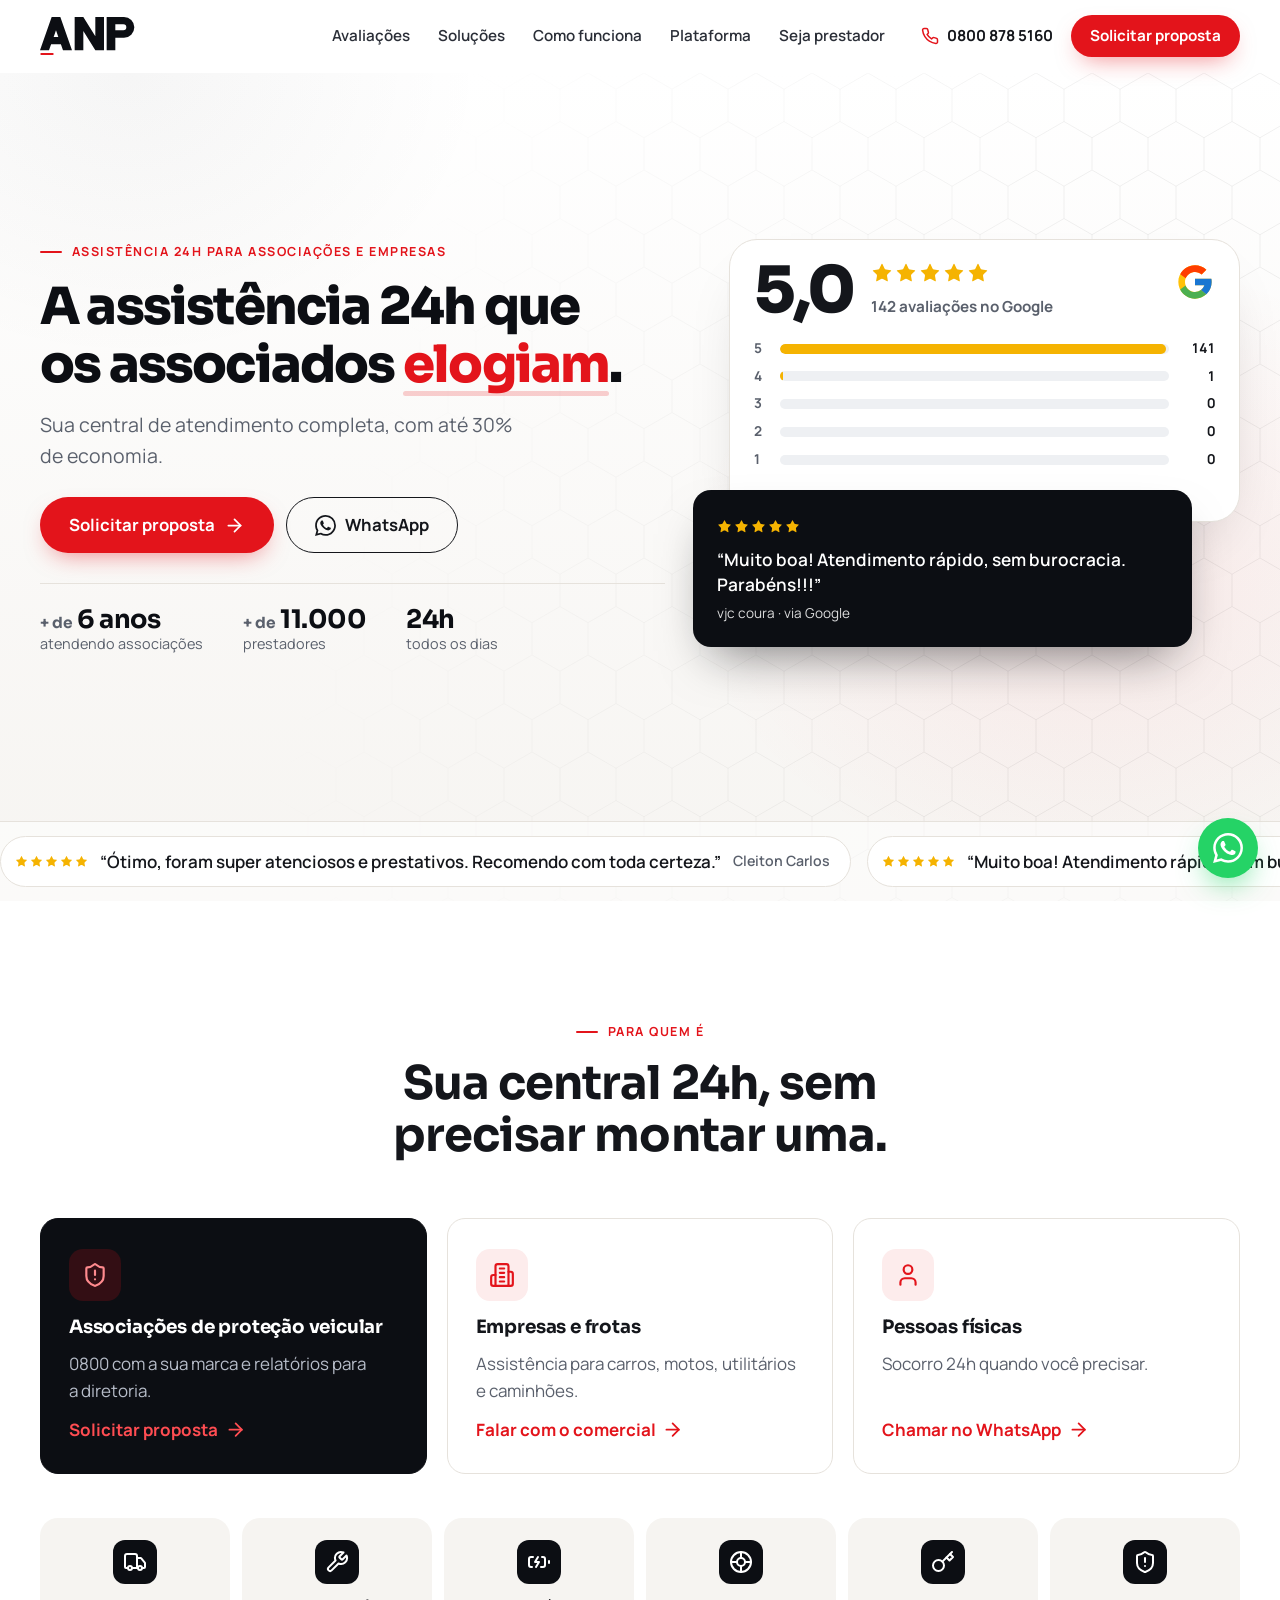
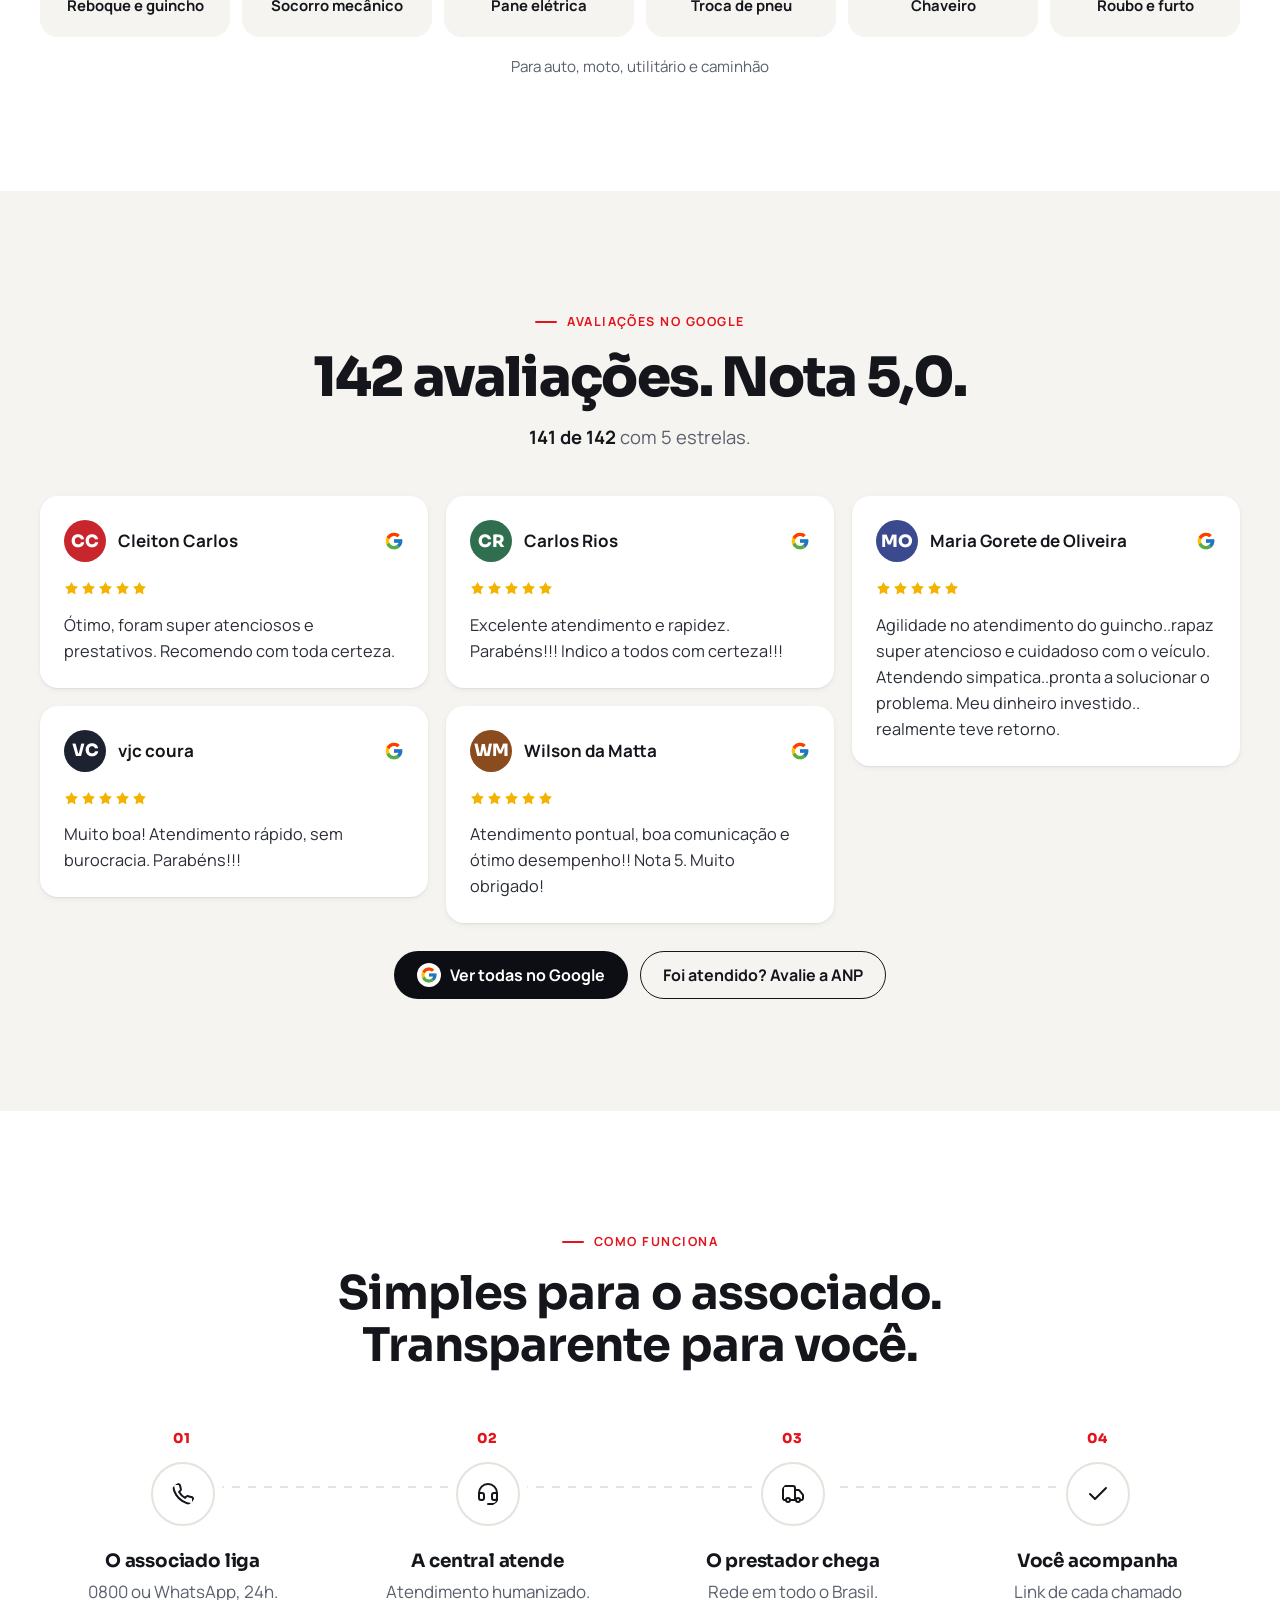
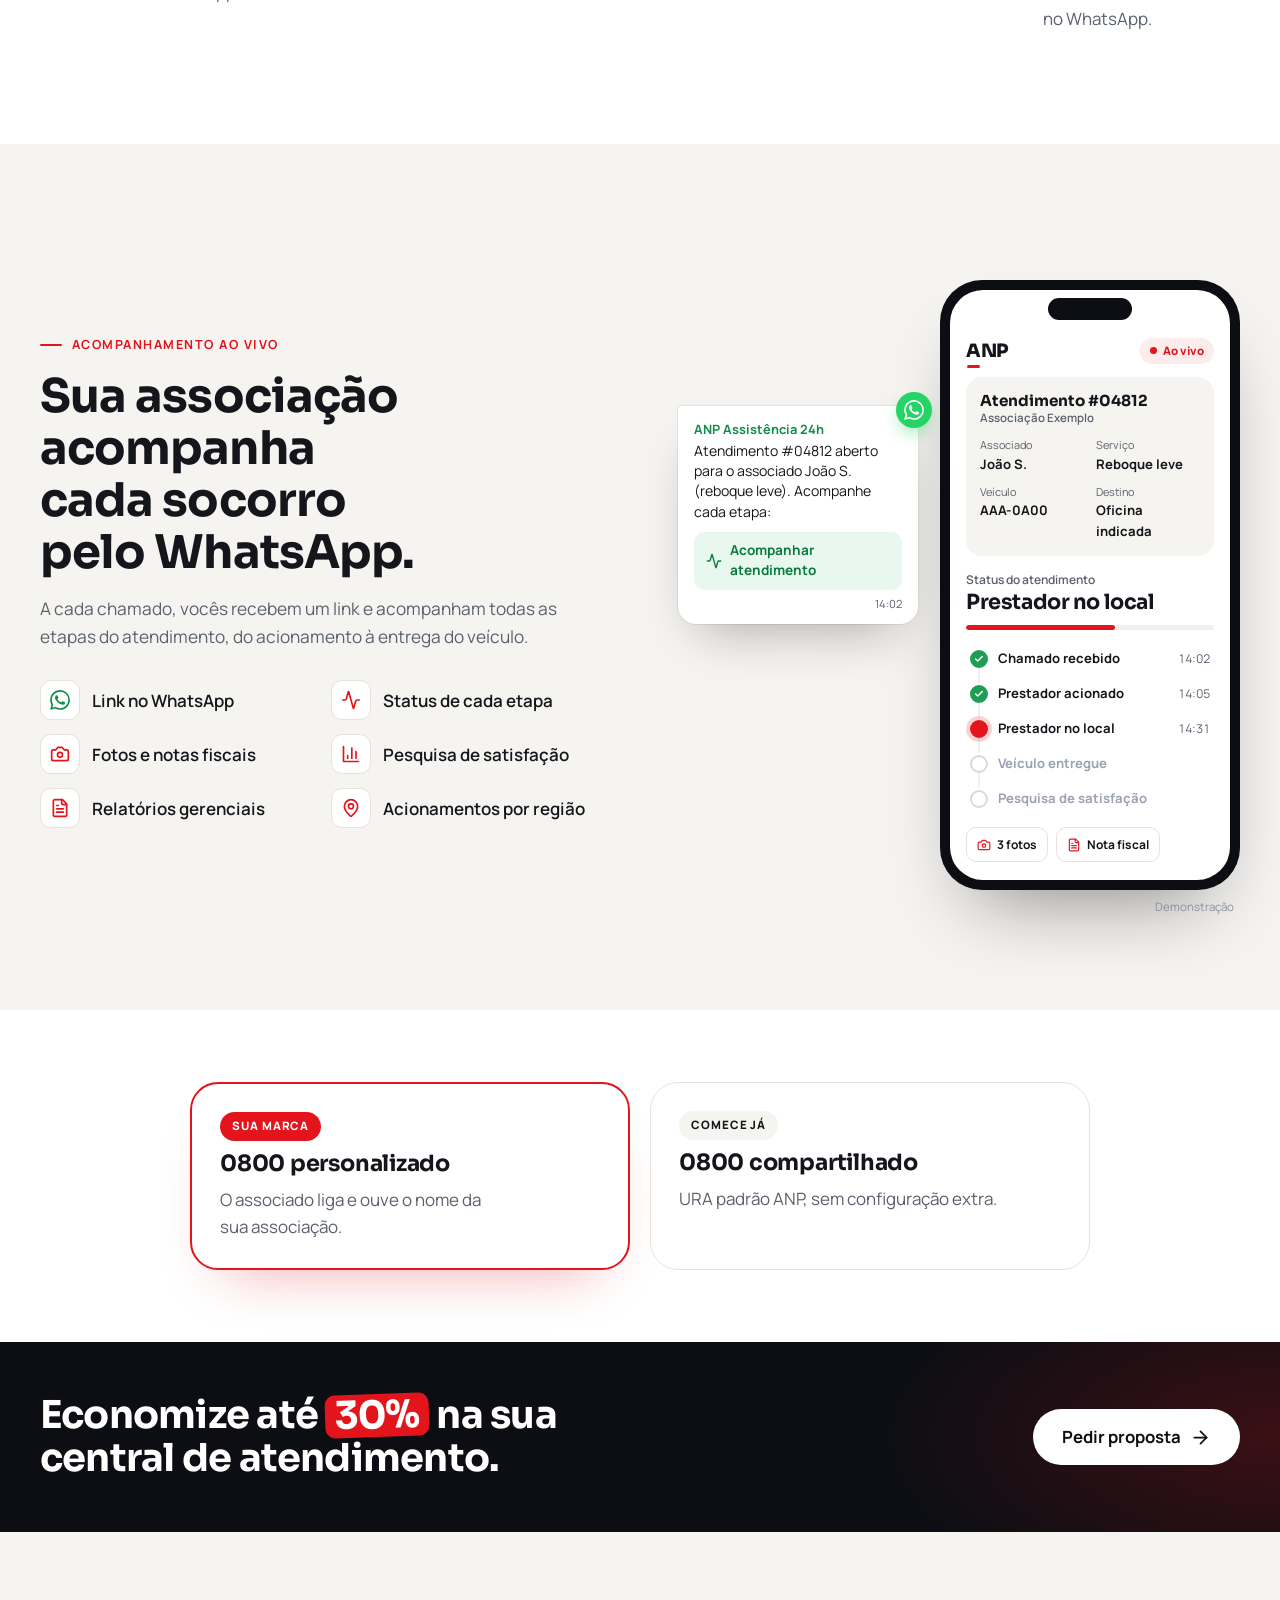
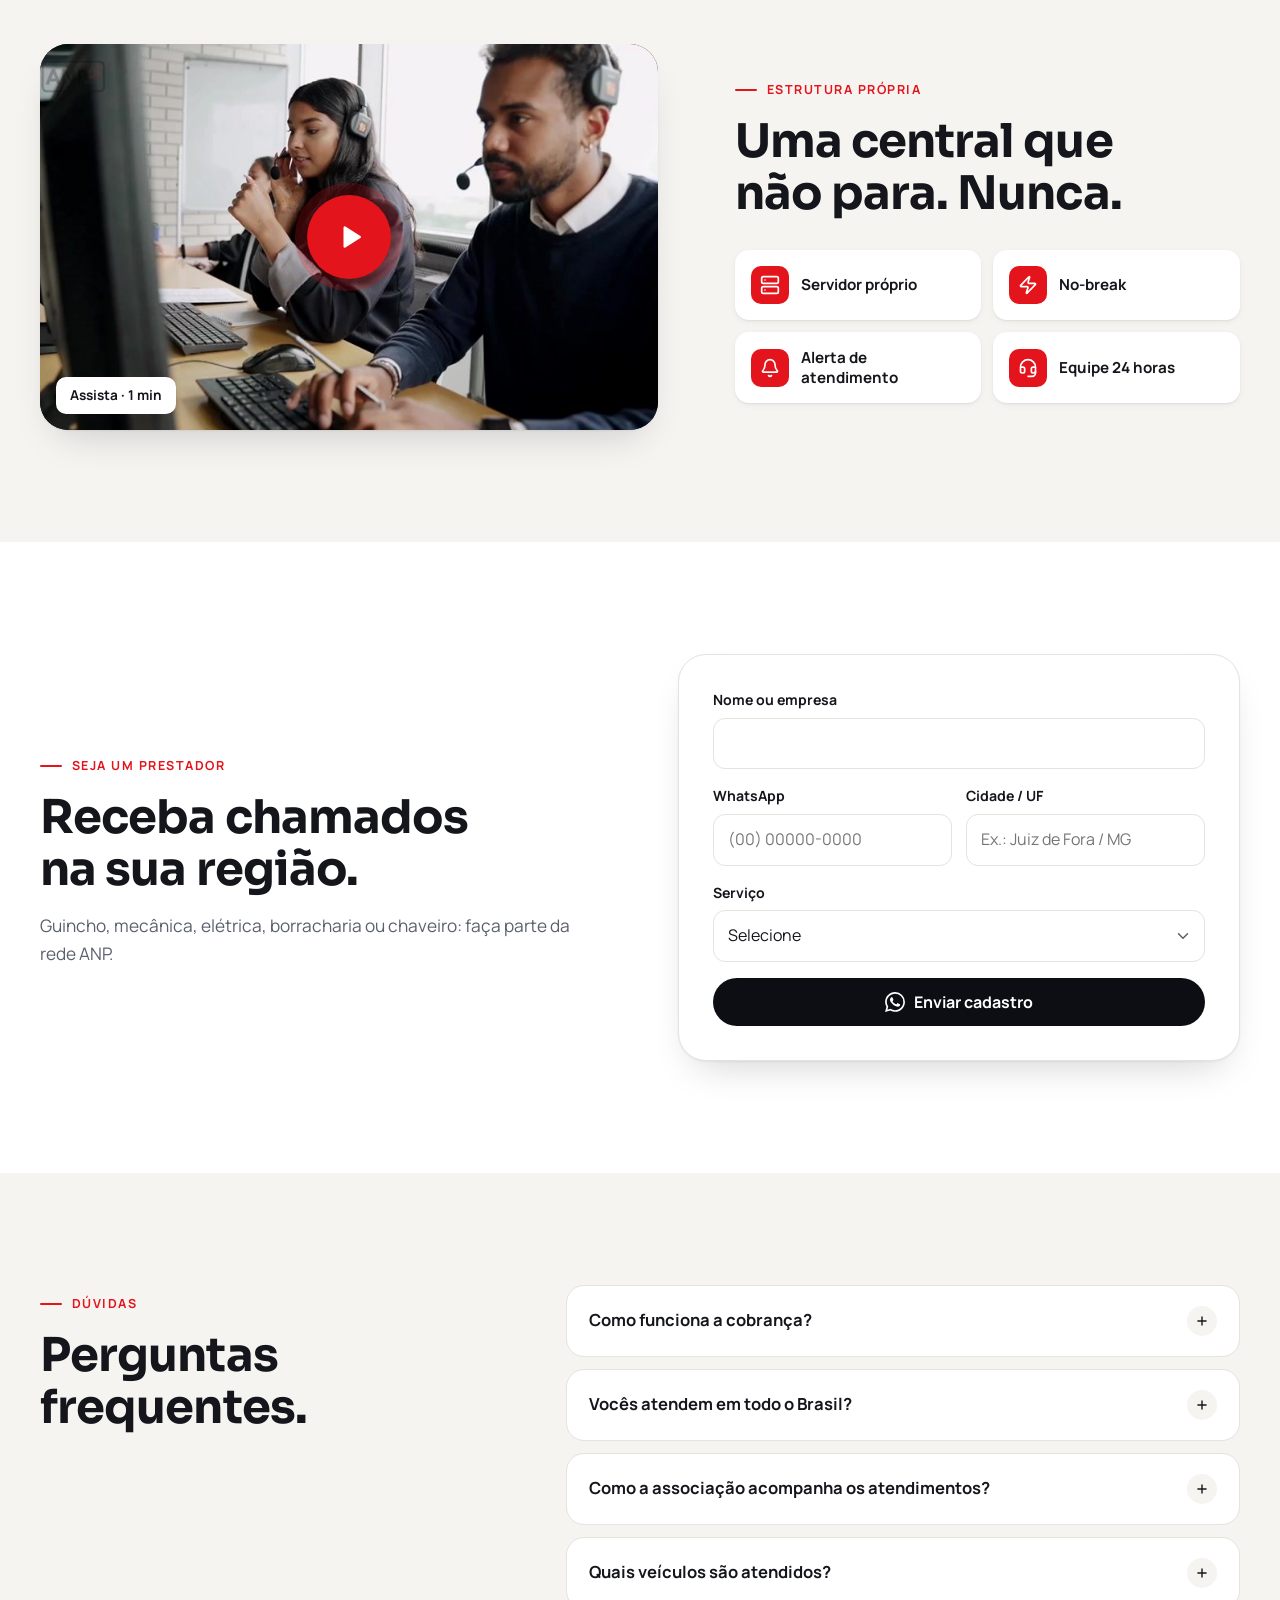
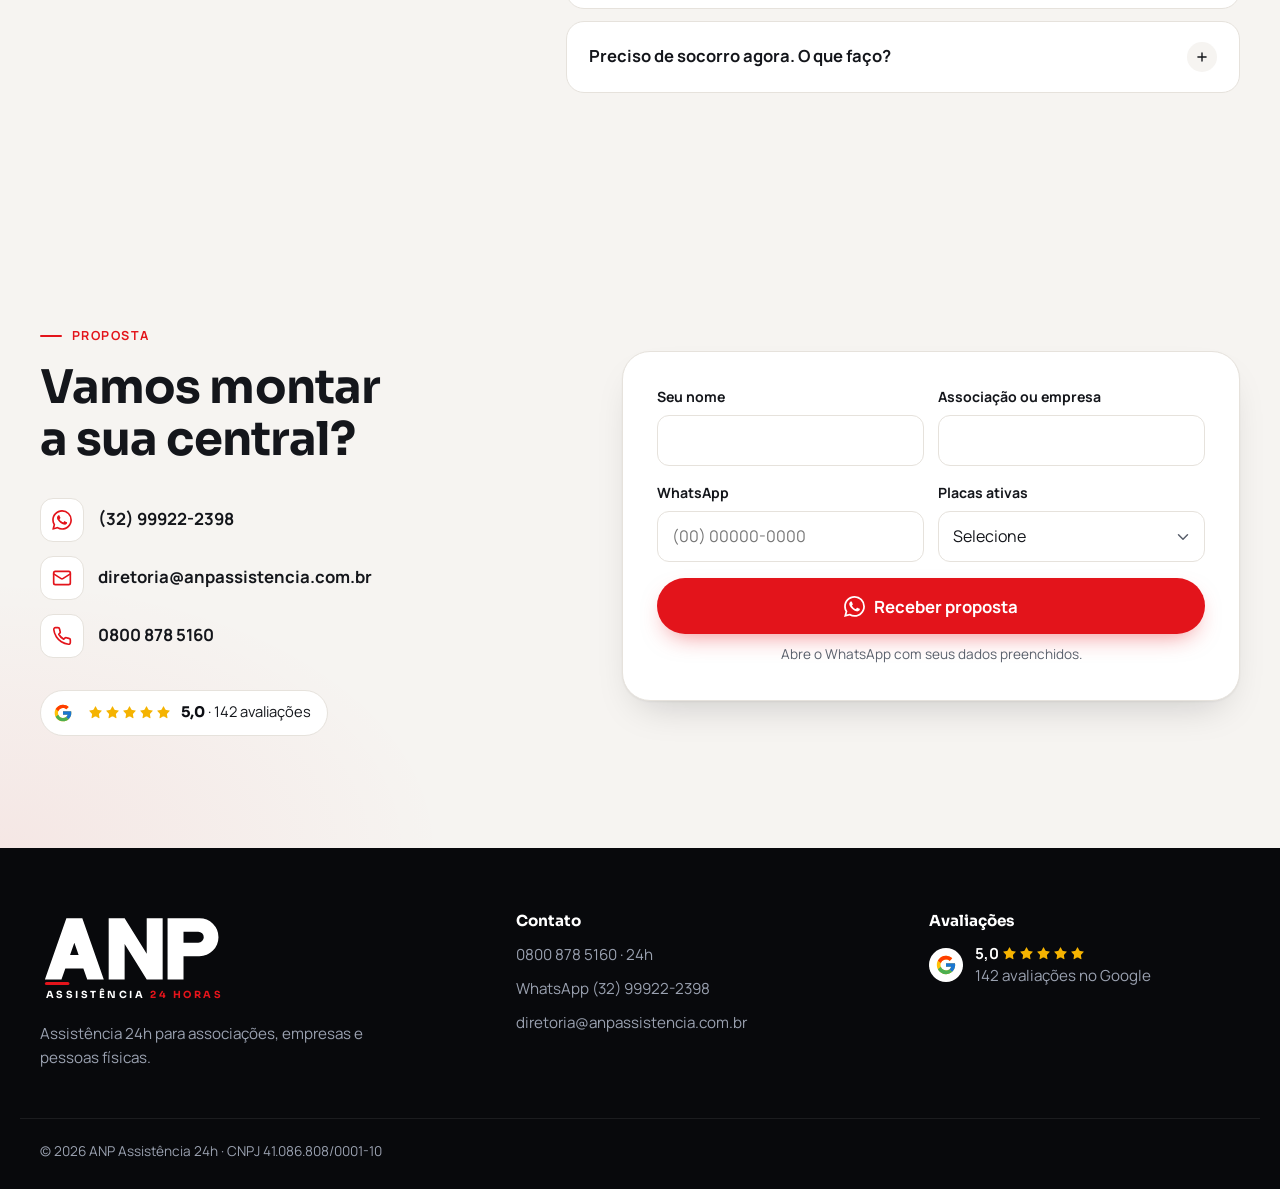
==== commit 469a7cb4: "Acompanhamento: quem acompanha é a associação, sem mapa/GPS - Texto: a associação recebe pelo WhatsA" ====
--- a/index.html
+++ b/index.html
@@ -238,35 +238,35 @@
         <li class="step reveal"><span class="step-num">01</span><svg class="ic"><use href="#i-phone"/></svg><h3>O associado liga</h3><p>0800 ou WhatsApp, 24h.</p></li>
         <li class="step reveal"><span class="step-num">02</span><svg class="ic"><use href="#i-headset"/></svg><h3>A central atende</h3><p>Atendimento humanizado.</p></li>
         <li class="step reveal"><span class="step-num">03</span><svg class="ic"><use href="#i-truck"/></svg><h3>O prestador chega</h3><p>Rede em todo o Brasil.</p></li>
-        <li class="step reveal"><span class="step-num">04</span><svg class="ic"><use href="#i-check"/></svg><h3>Todos acompanham</h3><p>Link ao vivo no WhatsApp.</p></li>
+        <li class="step reveal"><span class="step-num">04</span><svg class="ic"><use href="#i-check"/></svg><h3>Você acompanha</h3><p>Link de cada chamado no WhatsApp.</p></li>
       </ol>
     </div>
   </section>
 
-  <!-- ACOMPANHAMENTO: link ao vivo pelo WhatsApp -->
+  <!-- ACOMPANHAMENTO: a associação recebe o link de cada atendimento pelo WhatsApp -->
   <section class="section section-paper" id="plataforma">
     <div class="container platform-layout">
       <div class="platform-copy reveal">
         <span class="eyebrow">Acompanhamento ao vivo</span>
-        <h2>Seu associado acompanha o socorro pelo WhatsApp.</h2>
-        <p>Assim que o chamado é aberto, ele recebe um link e vê o prestador chegando, como num app de entrega. Você acompanha tudo pela plataforma.</p>
+        <h2>Sua associação acompanha cada socorro pelo WhatsApp.</h2>
+        <p>A cada chamado, vocês recebem um link e acompanham todas as etapas do atendimento, do acionamento à entrega do veículo.</p>
         <ul class="feature-list">
           <li><svg class="ic ic-fill"><use href="#i-whatsapp"/></svg>Link no WhatsApp</li>
-          <li><svg class="ic"><use href="#i-activity"/></svg>Status em tempo real</li>
+          <li><svg class="ic"><use href="#i-activity"/></svg>Status de cada etapa</li>
           <li><svg class="ic"><use href="#i-camera"/></svg>Fotos e notas fiscais</li>
           <li><svg class="ic"><use href="#i-chart"/></svg>Pesquisa de satisfação</li>
           <li><svg class="ic"><use href="#i-file"/></svg>Relatórios gerenciais</li>
-          <li><svg class="ic"><use href="#i-pin"/></svg>Mapa de acionamentos</li>
+          <li><svg class="ic"><use href="#i-pin"/></svg>Acionamentos por região</li>
         </ul>
       </div>
 
-      <div class="track-visual reveal" role="img" aria-label="Demonstração: o associado recebe um link pelo WhatsApp e acompanha o guincho chegando em tempo real">
+      <div class="track-visual reveal" role="img" aria-label="Demonstração: a associação recebe pelo WhatsApp o link de um atendimento e acompanha as etapas do socorro">
         <div class="wa-msg" aria-hidden="true">
           <span class="wa-badge"><svg class="ic ic-fill"><use href="#i-whatsapp"/></svg></span>
           <b>ANP Assistência 24h</b>
-          <p>Olá, João! O guincho já está a caminho. Acompanhe em tempo real:</p>
-          <span class="wa-link"><svg class="ic"><use href="#i-pin"/></svg>Acompanhar atendimento</span>
-          <time>14:06</time>
+          <p>Atendimento #04812 aberto para o associado João S. (reboque leve). Acompanhe cada etapa:</p>
+          <span class="wa-link"><svg class="ic"><use href="#i-activity"/></svg>Acompanhar atendimento</span>
+          <time>14:02</time>
         </div>
 
         <div class="phone" aria-hidden="true">
@@ -276,48 +276,34 @@
               <span class="track-live"><i></i>Ao vivo</span>
             </div>
 
-            <svg class="track-map" viewBox="0 0 300 160">
-              <rect width="300" height="160" fill="#eceef1"/>
-              <g fill="#e1e4e8">
-                <rect x="8" y="8" width="42" height="24" rx="4"/><rect x="70" y="8" width="70" height="24" rx="4"/><rect x="160" y="8" width="70" height="24" rx="4"/><rect x="250" y="8" width="42" height="24" rx="4"/>
-                <rect x="8" y="50" width="42" height="40" rx="4"/><rect x="70" y="50" width="70" height="40" rx="4"/><rect x="160" y="50" width="70" height="40" rx="4"/><rect x="250" y="50" width="42" height="40" rx="4"/>
-                <rect x="8" y="110" width="42" height="30" rx="4"/><rect x="70" y="110" width="70" height="30" rx="4"/><rect x="160" y="110" width="70" height="30" rx="4"/><rect x="250" y="110" width="42" height="30" rx="4"/>
-              </g>
-              <g stroke="#fff" stroke-width="10" stroke-linecap="round">
-                <path d="M0 41H300M0 100H300M0 150H300M60 0V160M150 0V160M240 0V160"/>
-              </g>
-              <path d="M24 150H150V100H240V48" fill="none" stroke="#e3141b" stroke-opacity=".22" stroke-width="6" stroke-linecap="round" stroke-linejoin="round"/>
-              <path class="track-route" d="M24 150H150V100H240V48" fill="none" stroke="#e3141b" stroke-width="4" stroke-linecap="round" stroke-linejoin="round" pathLength="1"/>
-              <g transform="translate(240 40)">
-                <circle r="16" fill="#e3141b" opacity=".15"/>
-                <circle r="8" fill="#e3141b"/><circle r="3" fill="#fff"/>
-              </g>
-              <g class="track-truck">
-                <circle r="12" fill="#111214"/>
-                <svg x="-7" y="-7" width="14" height="14" viewBox="0 0 24 24" fill="none" stroke="#fff" stroke-width="2.4" stroke-linecap="round" stroke-linejoin="round"><use href="#i-truck"/></svg>
-                <animateMotion dur="9s" repeatCount="indefinite" path="M24 150H150V100H240V54" keyPoints="0;1;1" keyTimes="0;.8;1" calcMode="linear"/>
-              </g>
-            </svg>
+            <div class="track-card">
+              <div class="track-card-head"><b>Atendimento #04812</b><small>Associação Exemplo</small></div>
+              <dl>
+                <div><dt>Associado</dt><dd>João S.</dd></div>
+                <div><dt>Serviço</dt><dd>Reboque leve</dd></div>
+                <div><dt>Veículo</dt><dd>AAA-0A00</dd></div>
+                <div><dt>Destino</dt><dd>Oficina indicada</dd></div>
+              </dl>
+            </div>
 
             <div class="track-eta">
               <small>Status do atendimento</small>
-              <strong data-eta-label>Chega em 12 min</strong>
+              <strong data-eta-label>Prestador acionado</strong>
               <span class="track-bar"><span data-eta-bar></span></span>
             </div>
 
-            <div class="track-driver">
-              <span class="track-avatar"><svg class="ic"><use href="#i-truck"/></svg></span>
-              <div><b>Guincho · Reboque leve</b><small>Placa AAA-0A00</small></div>
-              <span class="track-call"><svg class="ic"><use href="#i-phone"/></svg></span>
-            </div>
-
             <ol class="track-steps" data-steps>
               <li data-eta="Chamado recebido"><span class="dot"></span><b>Chamado recebido</b><time>14:02</time></li>
-              <li data-eta="Chega em 12 min"><span class="dot"></span><b>Prestador a caminho</b><time>14:06</time></li>
-              <li data-eta="Prestador no local"><span class="dot"></span><b>Prestador no local</b><time>14:18</time></li>
-              <li data-eta="Veículo entregue"><span class="dot"></span><b>Veículo entregue</b><time>15:10</time></li>
-              <li data-eta="Como foi o atendimento?"><span class="dot"></span><b>Avalie o atendimento</b><time>15:12</time></li>
+              <li data-eta="Prestador acionado"><span class="dot"></span><b>Prestador acionado</b><time>14:05</time></li>
+              <li data-eta="Prestador no local"><span class="dot"></span><b>Prestador no local</b><time>14:31</time></li>
+              <li data-eta="Veículo entregue"><span class="dot"></span><b>Veículo entregue</b><time>15:20</time></li>
+              <li data-eta="Atendimento concluído"><span class="dot"></span><b>Pesquisa de satisfação</b><time>15:24</time></li>
             </ol>
+
+            <div class="track-files">
+              <span><svg class="ic"><use href="#i-camera"/></svg>3 fotos</span>
+              <span><svg class="ic"><use href="#i-file"/></svg>Nota fiscal</span>
+            </div>
           </div>
         </div>
         <p class="track-note">Demonstração</p>
@@ -431,8 +417,8 @@
           <p>Sim. Há mais de 6 anos atendendo associações, com mais de 11.000 prestadores cadastrados.</p>
         </details>
         <details>
-          <summary>O associado consegue acompanhar o atendimento?</summary>
-          <p>Sim. Ele recebe pelo WhatsApp um link para acompanhar o prestador chegando, em tempo real.</p>
+          <summary>Como a associação acompanha os atendimentos?</summary>
+          <p>A cada chamado, vocês recebem pelo WhatsApp um link com todas as etapas do socorro, fotos e notas fiscais. Na plataforma ficam os relatórios e a pesquisa de satisfação.</p>
         </details>
         <details>
           <summary>Quais veículos são atendidos?</summary>
--- a/assets/css/style.css
+++ b/assets/css/style.css
@@ -296,19 +296,22 @@
 .track-live { display: inline-flex; align-items: center; gap: 6px; font-size: .72rem; font-weight: 800; color: var(--red); background: var(--red-50); padding: 4px 10px; border-radius: 999px; }
 .track-live i { width: 7px; height: 7px; border-radius: 50%; background: var(--red); animation: live 1.6s infinite; }
 @keyframes live { 0% { box-shadow: 0 0 0 0 rgba(227, 20, 27, .6); } 70% { box-shadow: 0 0 0 8px rgba(227, 20, 27, 0); } 100% { box-shadow: 0 0 0 0 rgba(227, 20, 27, 0); } }
-.track-map { display: block; width: 100%; height: auto; border-radius: 16px; }
+.track-card { padding: 14px; border-radius: 16px; background: var(--paper); }
+.track-card-head { margin-bottom: 10px; line-height: 1.3; }
+.track-card-head b { font-family: var(--font-display); font-size: .95rem; }
+.track-card-head b, .track-card-head small { display: block; }
+.track-card-head small { font-size: .72rem; color: var(--muted); font-weight: 600; }
+.track-card dl { display: grid; grid-template-columns: 1fr 1fr; gap: 8px 12px; margin: 0; }
+.track-card dt { font-size: .68rem; color: var(--muted); }
+.track-card dd { margin: 0; font-size: .82rem; font-weight: 700; }
+.track-files { display: flex; gap: 8px; margin-top: 12px; }
+.track-files span { display: inline-flex; align-items: center; gap: 6px; padding: 7px 10px; border-radius: 10px; border: 1px solid var(--line); font-size: .75rem; font-weight: 700; color: var(--text); }
+.track-files .ic { width: 14px; height: 14px; color: var(--red); }
 .track-eta { margin-top: 14px; }
 .track-eta small { display: block; font-size: .75rem; color: var(--muted); font-weight: 600; }
 .track-eta strong { display: block; font-family: var(--font-display); font-size: 1.3rem; letter-spacing: -.02em; line-height: 1.25; }
 .track-bar { display: block; height: 5px; margin-top: 10px; border-radius: 4px; background: #eef0f3; overflow: hidden; }
 .track-bar span { display: block; height: 100%; width: 40%; border-radius: inherit; background: var(--red); transition: width .8s var(--ease); }
-.track-driver { display: flex; align-items: center; gap: 10px; margin-top: 14px; padding: 10px; border-radius: 14px; background: var(--paper); }
-.track-driver b { display: block; font-size: .85rem; line-height: 1.2; }
-.track-driver small { display: block; font-size: .75rem; color: var(--muted); }
-.track-avatar, .track-call { width: 34px; height: 34px; border-radius: 50%; display: grid; place-items: center; flex: none; }
-.track-avatar { background: var(--ink); color: var(--white); }
-.track-call { margin-left: auto; background: var(--white); color: var(--red); border: 1px solid var(--line); }
-.track-avatar .ic, .track-call .ic { width: 16px; height: 16px; }
 .track-steps { display: grid; gap: 2px; margin-top: 12px; }
 .track-steps li { position: relative; display: grid; grid-template-columns: 18px 1fr auto; gap: 10px; align-items: center; padding: 6px 4px; font-size: .82rem; color: #9aa1b0; transition: color .4s; }
 .track-steps li::before { content: ""; position: absolute; left: 12px; top: 26px; bottom: -8px; width: 2px; background: #eef0f3; }
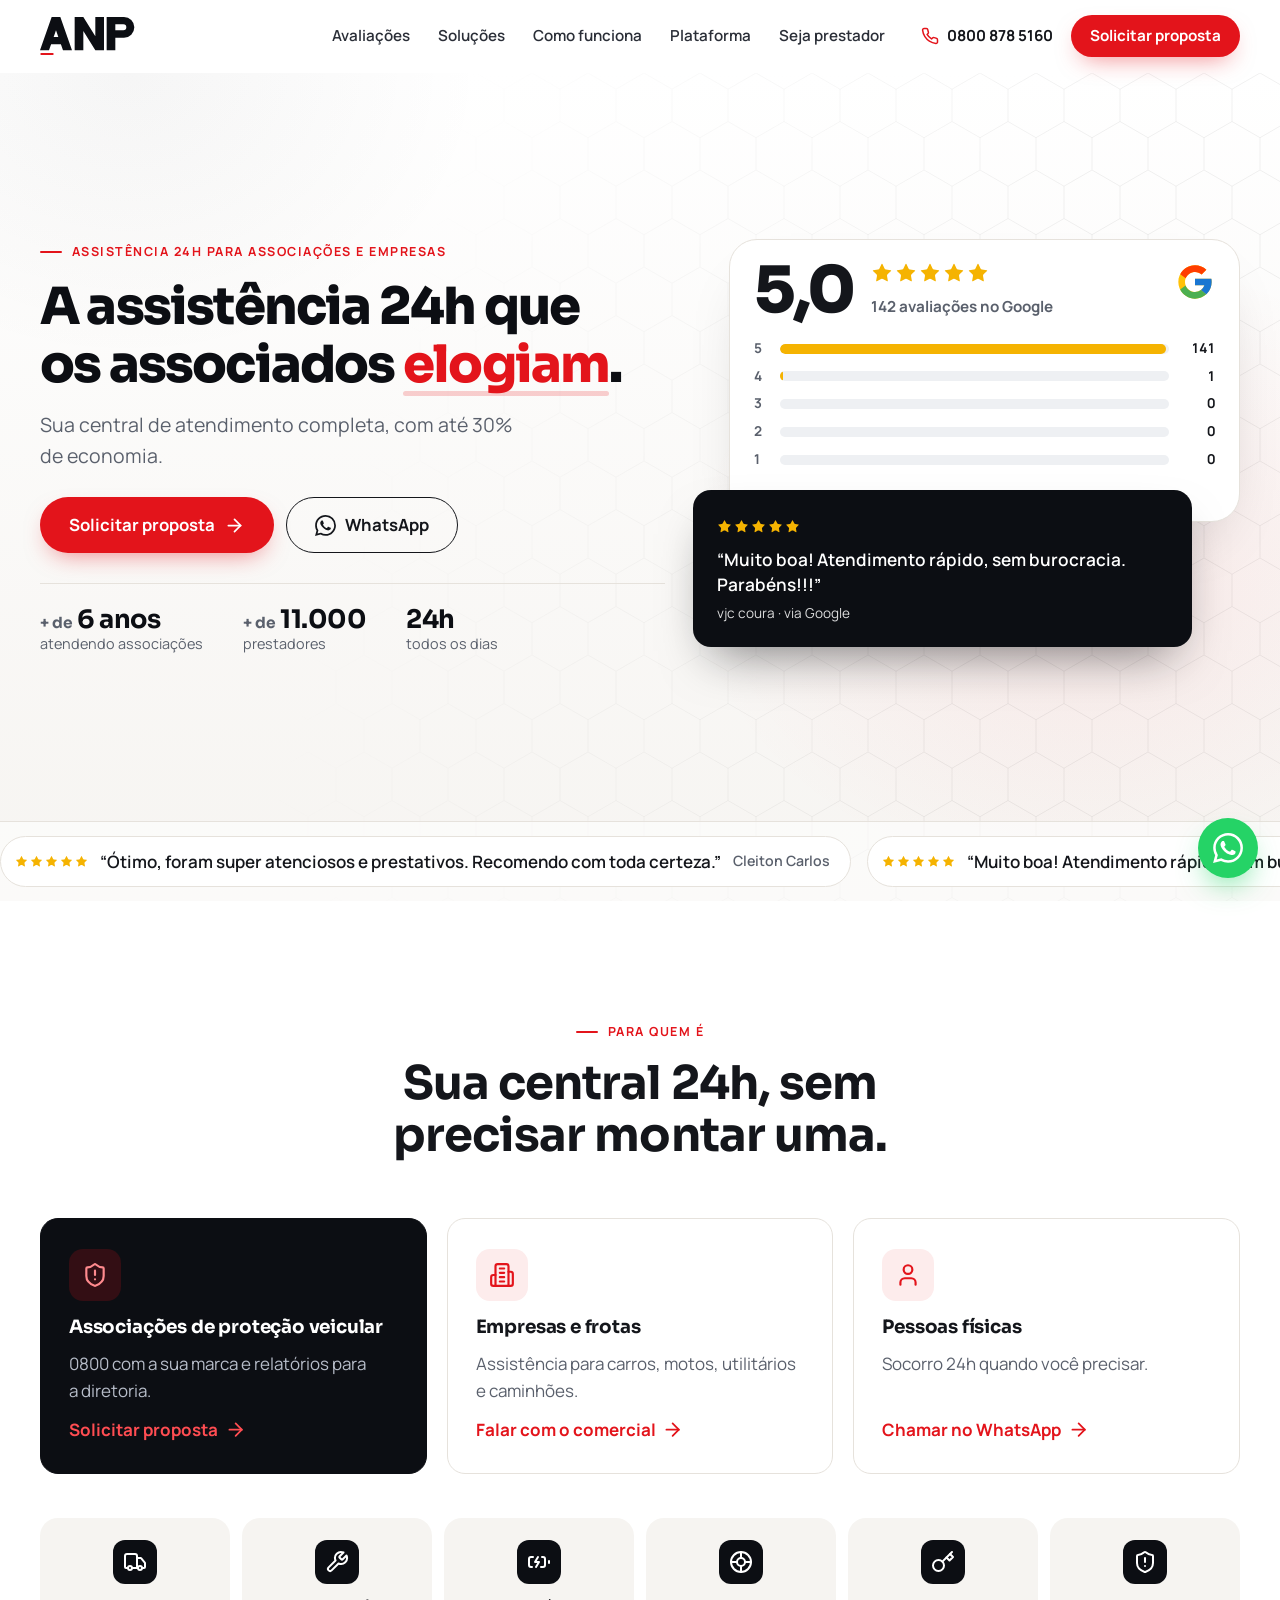
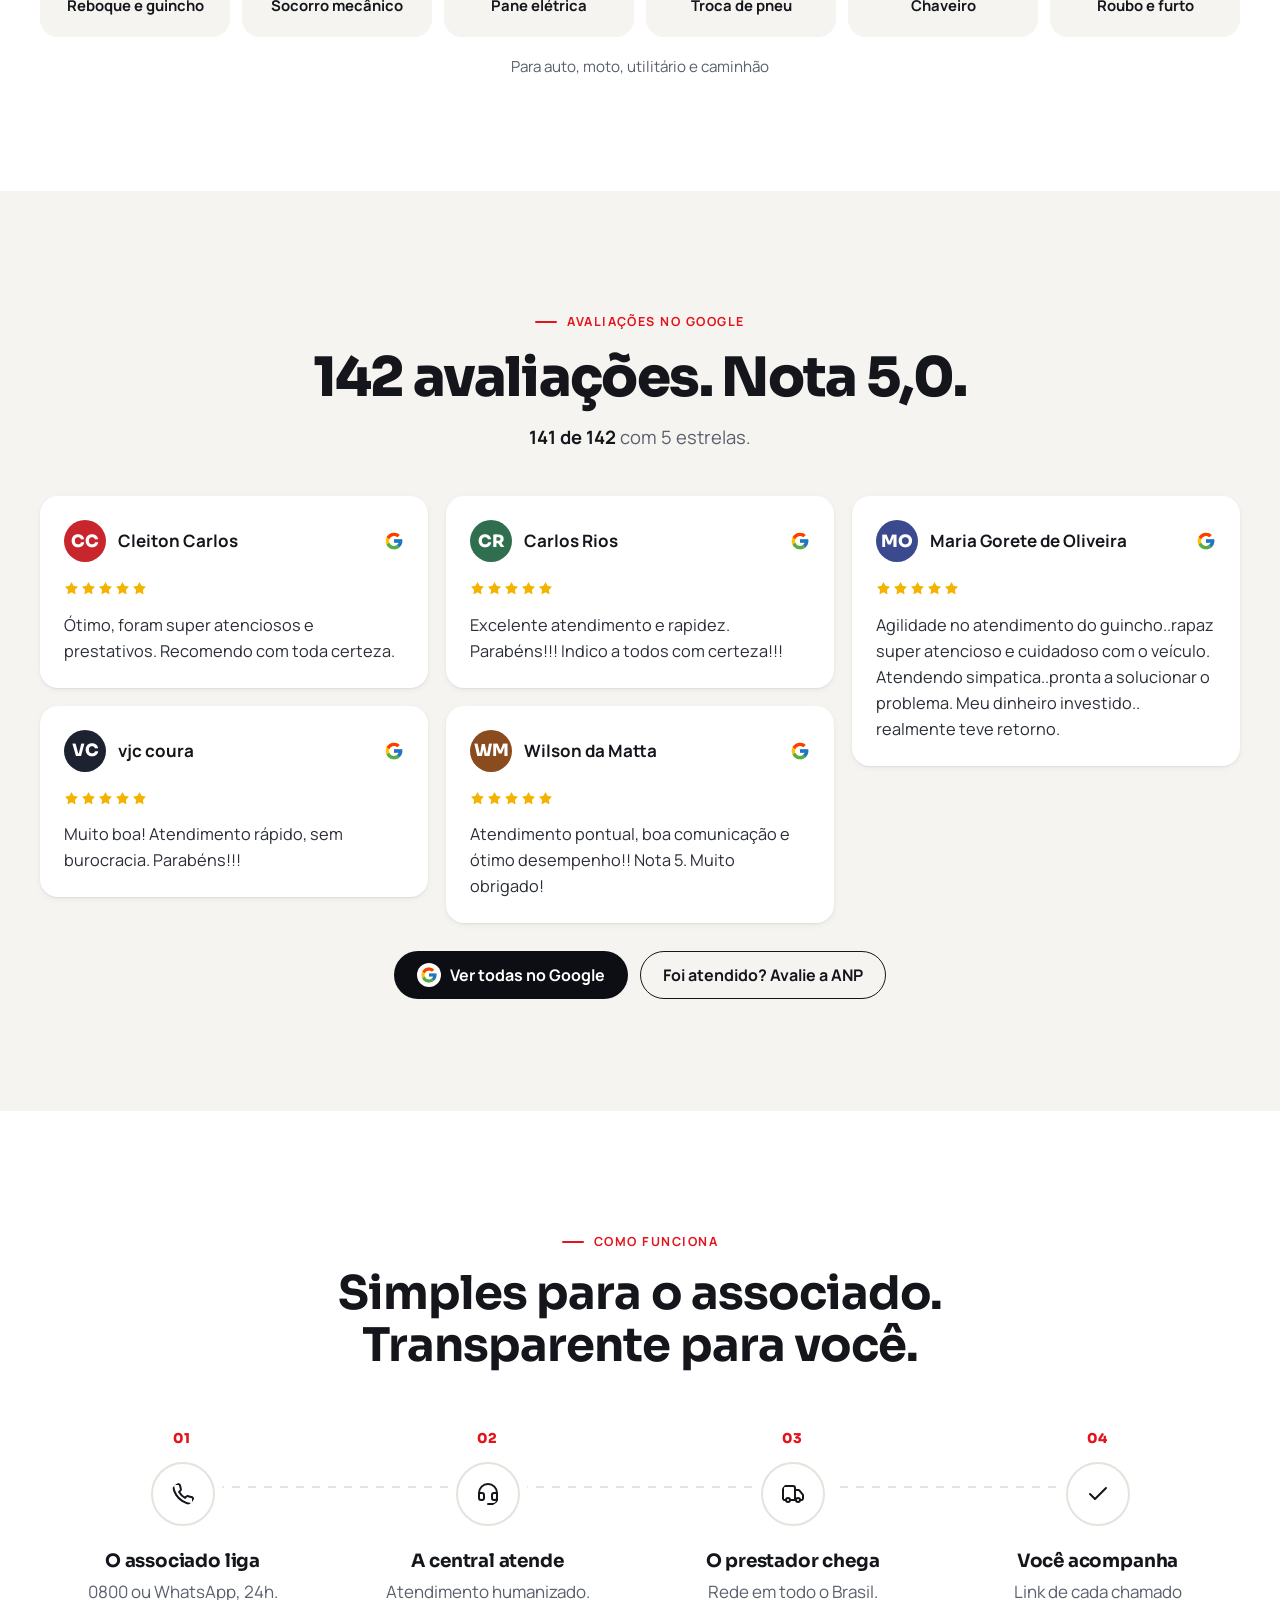
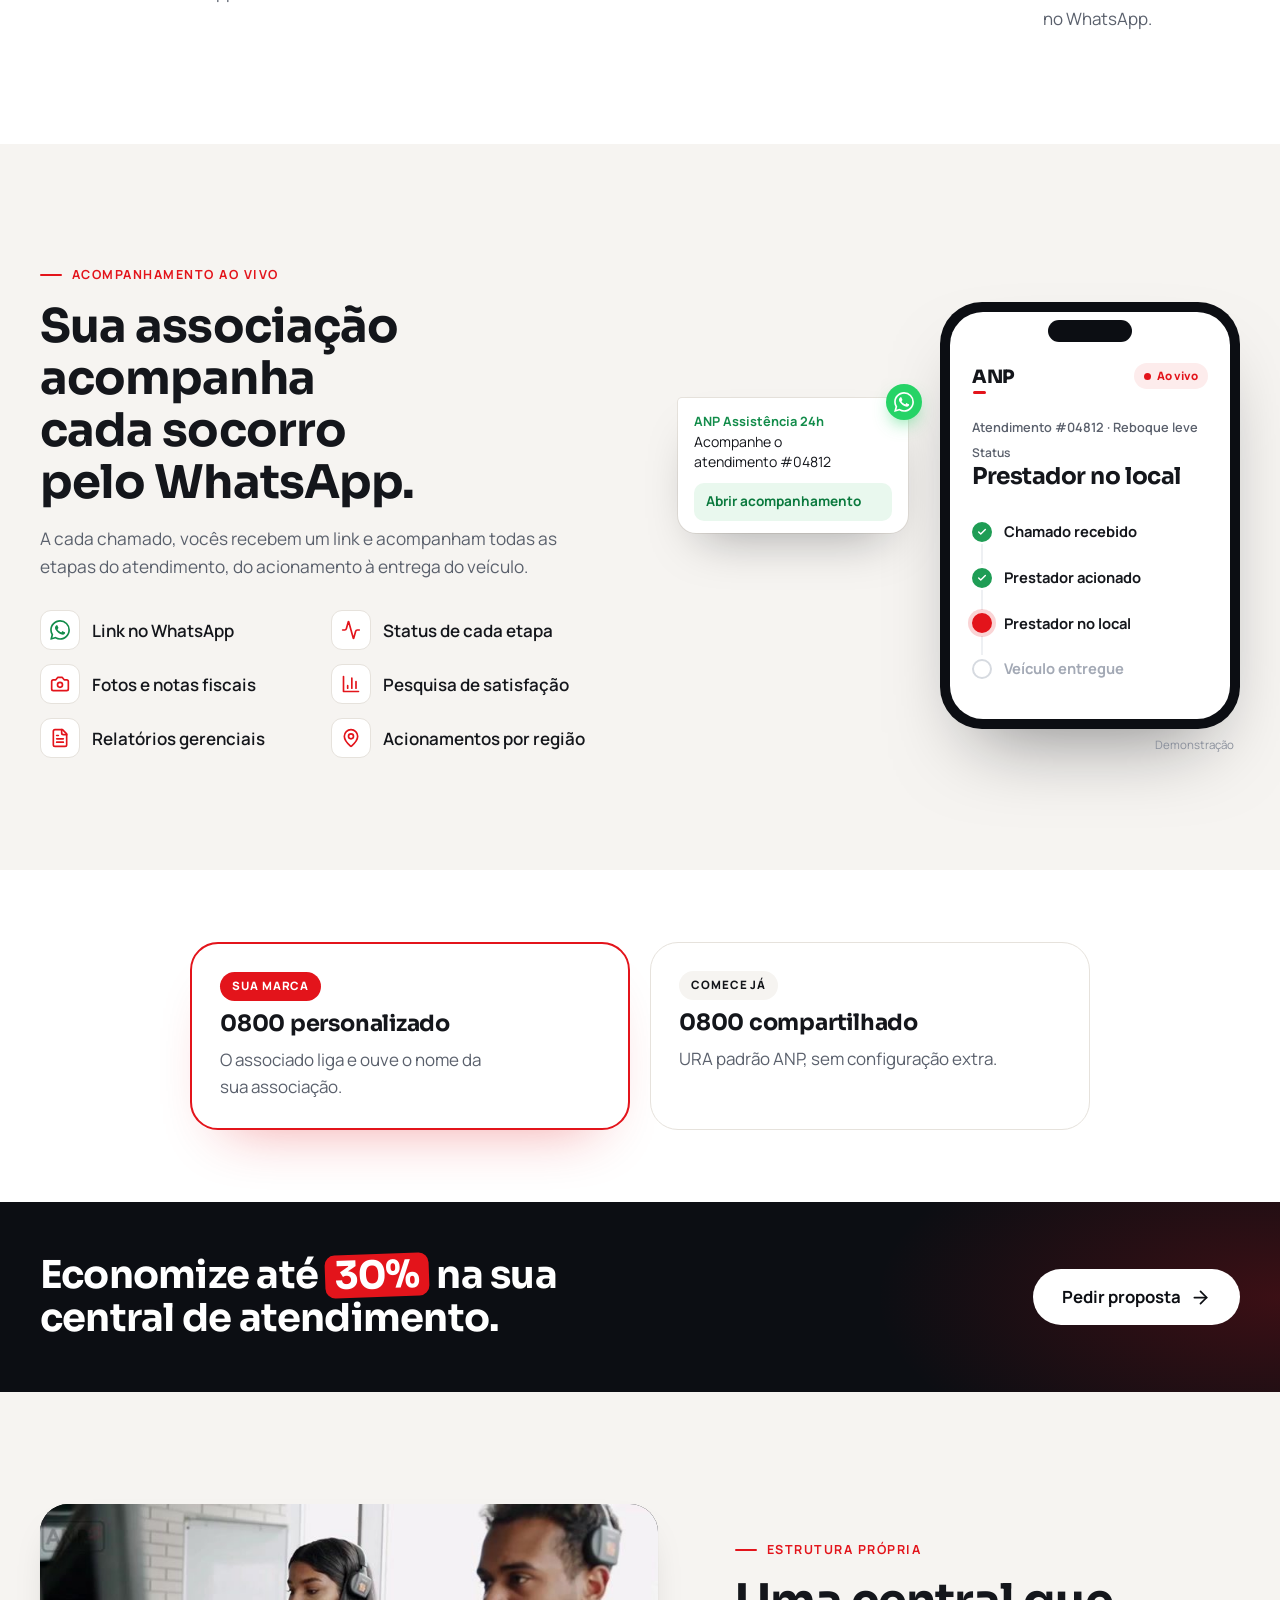
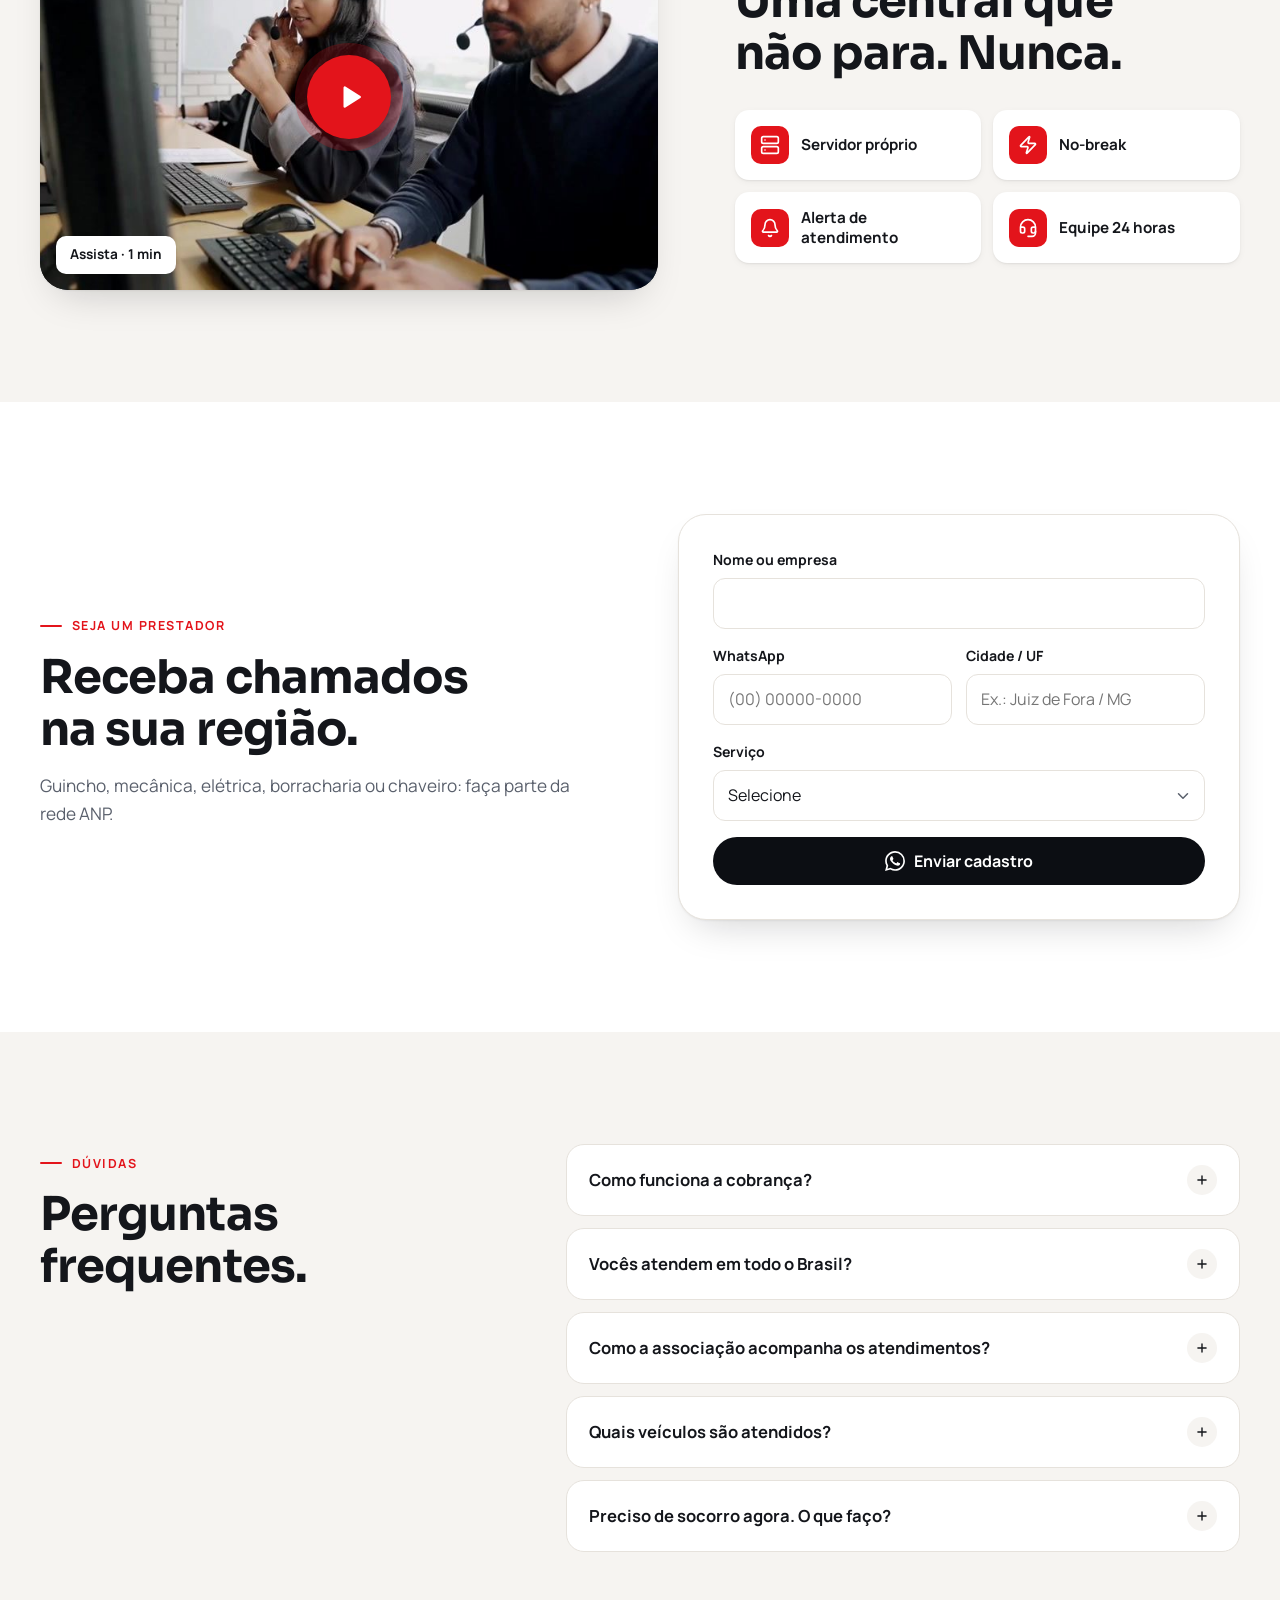
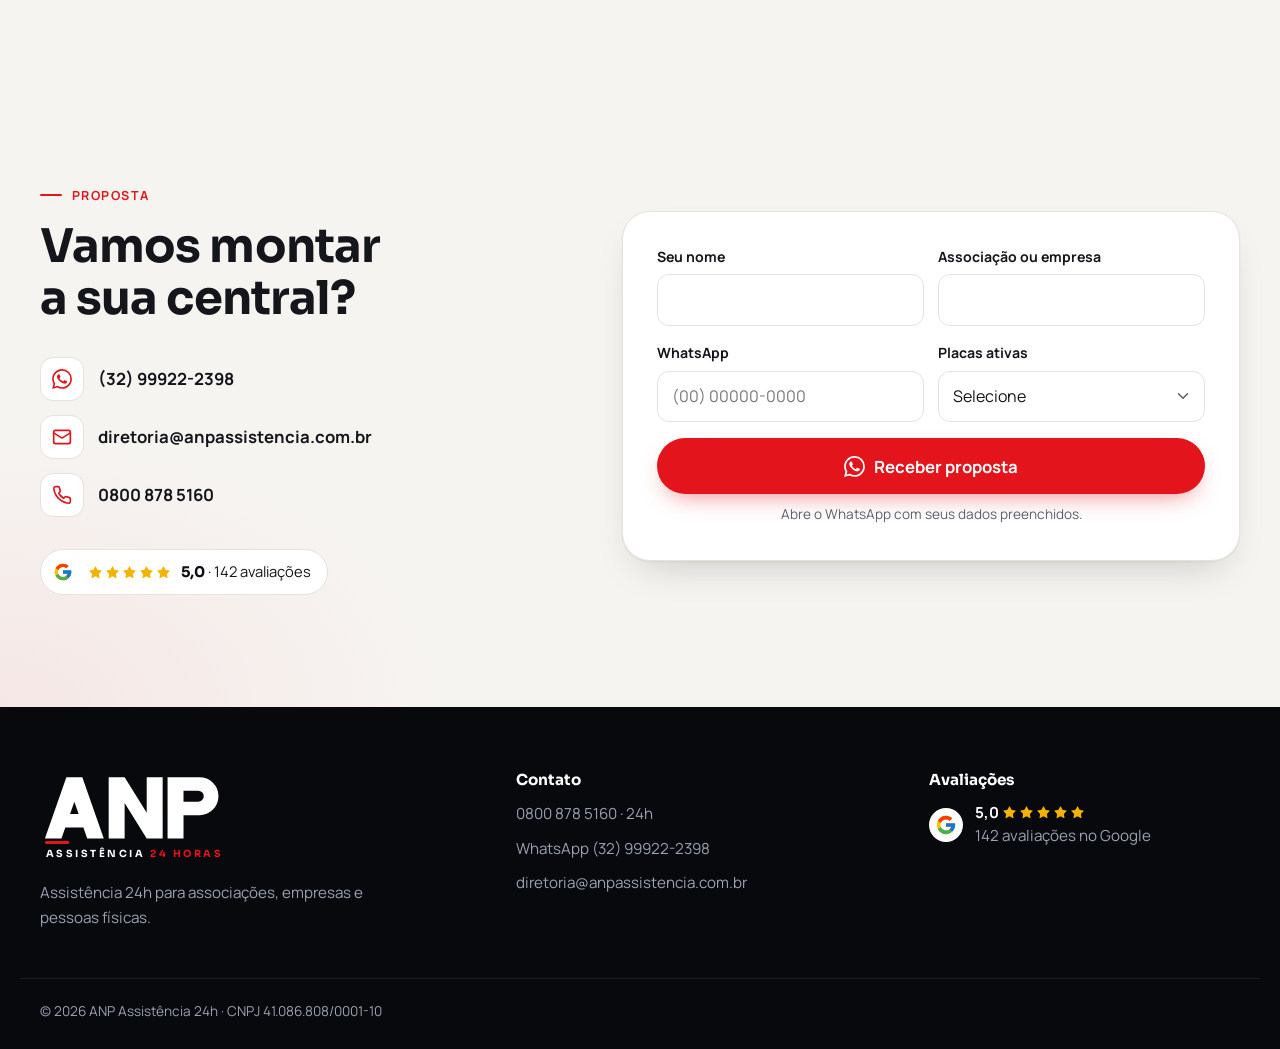
==== commit 48eb93c7: "Acompanhamento: celular e mensagem do WhatsApp mais limpos Tela do celular só com o número do atendi" ====
--- a/index.html
+++ b/index.html
@@ -264,9 +264,8 @@
         <div class="wa-msg" aria-hidden="true">
           <span class="wa-badge"><svg class="ic ic-fill"><use href="#i-whatsapp"/></svg></span>
           <b>ANP Assistência 24h</b>
-          <p>Atendimento #04812 aberto para o associado João S. (reboque leve). Acompanhe cada etapa:</p>
-          <span class="wa-link"><svg class="ic"><use href="#i-activity"/></svg>Acompanhar atendimento</span>
-          <time>14:02</time>
+          <p>Acompanhe o atendimento #04812</p>
+          <span class="wa-link">Abrir acompanhamento</span>
         </div>
 
         <div class="phone" aria-hidden="true">
@@ -275,35 +274,19 @@
               <span class="track-brand">ANP</span>
               <span class="track-live"><i></i>Ao vivo</span>
             </div>
-
-            <div class="track-card">
-              <div class="track-card-head"><b>Atendimento #04812</b><small>Associação Exemplo</small></div>
-              <dl>
-                <div><dt>Associado</dt><dd>João S.</dd></div>
-                <div><dt>Serviço</dt><dd>Reboque leve</dd></div>
-                <div><dt>Veículo</dt><dd>AAA-0A00</dd></div>
-                <div><dt>Destino</dt><dd>Oficina indicada</dd></div>
-              </dl>
+            <p class="track-id">Atendimento #04812 · Reboque leve</p>
+
+            <div class="track-eta">
+              <small>Status</small>
+              <strong data-eta-label>Prestador acionado</strong>
             </div>
 
-            <div class="track-eta">
-              <small>Status do atendimento</small>
-              <strong data-eta-label>Prestador acionado</strong>
-              <span class="track-bar"><span data-eta-bar></span></span>
-            </div>
-
             <ol class="track-steps" data-steps>
-              <li data-eta="Chamado recebido"><span class="dot"></span><b>Chamado recebido</b><time>14:02</time></li>
-              <li data-eta="Prestador acionado"><span class="dot"></span><b>Prestador acionado</b><time>14:05</time></li>
-              <li data-eta="Prestador no local"><span class="dot"></span><b>Prestador no local</b><time>14:31</time></li>
-              <li data-eta="Veículo entregue"><span class="dot"></span><b>Veículo entregue</b><time>15:20</time></li>
-              <li data-eta="Atendimento concluído"><span class="dot"></span><b>Pesquisa de satisfação</b><time>15:24</time></li>
+              <li data-eta="Chamado recebido"><span class="dot"></span><b>Chamado recebido</b></li>
+              <li data-eta="Prestador acionado"><span class="dot"></span><b>Prestador acionado</b></li>
+              <li data-eta="Prestador no local"><span class="dot"></span><b>Prestador no local</b></li>
+              <li data-eta="Veículo entregue"><span class="dot"></span><b>Veículo entregue</b></li>
             </ol>
-
-            <div class="track-files">
-              <span><svg class="ic"><use href="#i-camera"/></svg>3 fotos</span>
-              <span><svg class="ic"><use href="#i-file"/></svg>Nota fiscal</span>
-            </div>
           </div>
         </div>
         <p class="track-note">Demonstração</p>
--- a/assets/css/style.css
+++ b/assets/css/style.css
@@ -289,45 +289,31 @@
 .track-visual { position: relative; display: flex; justify-content: flex-end; padding: 24px 0 8px; }
 .phone { position: relative; width: 300px; padding: 10px; border-radius: 42px; background: var(--ink); box-shadow: 0 40px 80px -36px rgba(12, 14, 19, .5); }
 .phone::before { content: ""; position: absolute; top: 18px; left: 50%; translate: -50% 0; width: 84px; height: 22px; border-radius: 12px; background: var(--ink); z-index: 2; }
-.phone-screen { border-radius: 33px; background: var(--white); overflow: hidden; padding: 46px 16px 18px; }
-.track-top { display: flex; align-items: center; justify-content: space-between; margin-bottom: 12px; }
+.phone-screen { border-radius: 33px; background: var(--white); overflow: hidden; padding: 50px 22px 30px; }
+.track-top { display: flex; align-items: center; justify-content: space-between; margin-bottom: 26px; }
+.track-id { font-size: .8rem; color: var(--muted); font-weight: 600; }
 .track-brand { font-family: var(--font-display); font-weight: 800; font-size: 1.15rem; letter-spacing: -.02em; position: relative; }
 .track-brand::after { content: ""; position: absolute; left: 1px; bottom: -3px; width: 13px; height: 3px; border-radius: 2px; background: var(--red); }
 .track-live { display: inline-flex; align-items: center; gap: 6px; font-size: .72rem; font-weight: 800; color: var(--red); background: var(--red-50); padding: 4px 10px; border-radius: 999px; }
 .track-live i { width: 7px; height: 7px; border-radius: 50%; background: var(--red); animation: live 1.6s infinite; }
 @keyframes live { 0% { box-shadow: 0 0 0 0 rgba(227, 20, 27, .6); } 70% { box-shadow: 0 0 0 8px rgba(227, 20, 27, 0); } 100% { box-shadow: 0 0 0 0 rgba(227, 20, 27, 0); } }
-.track-card { padding: 14px; border-radius: 16px; background: var(--paper); }
-.track-card-head { margin-bottom: 10px; line-height: 1.3; }
-.track-card-head b { font-family: var(--font-display); font-size: .95rem; }
-.track-card-head b, .track-card-head small { display: block; }
-.track-card-head small { font-size: .72rem; color: var(--muted); font-weight: 600; }
-.track-card dl { display: grid; grid-template-columns: 1fr 1fr; gap: 8px 12px; margin: 0; }
-.track-card dt { font-size: .68rem; color: var(--muted); }
-.track-card dd { margin: 0; font-size: .82rem; font-weight: 700; }
-.track-files { display: flex; gap: 8px; margin-top: 12px; }
-.track-files span { display: inline-flex; align-items: center; gap: 6px; padding: 7px 10px; border-radius: 10px; border: 1px solid var(--line); font-size: .75rem; font-weight: 700; color: var(--text); }
-.track-files .ic { width: 14px; height: 14px; color: var(--red); }
-.track-eta { margin-top: 14px; }
+.track-eta { margin: 6px 0 22px; }
 .track-eta small { display: block; font-size: .75rem; color: var(--muted); font-weight: 600; }
-.track-eta strong { display: block; font-family: var(--font-display); font-size: 1.3rem; letter-spacing: -.02em; line-height: 1.25; }
-.track-bar { display: block; height: 5px; margin-top: 10px; border-radius: 4px; background: #eef0f3; overflow: hidden; }
-.track-bar span { display: block; height: 100%; width: 40%; border-radius: inherit; background: var(--red); transition: width .8s var(--ease); }
-.track-steps { display: grid; gap: 2px; margin-top: 12px; }
-.track-steps li { position: relative; display: grid; grid-template-columns: 18px 1fr auto; gap: 10px; align-items: center; padding: 6px 4px; font-size: .82rem; color: #9aa1b0; transition: color .4s; }
-.track-steps li::before { content: ""; position: absolute; left: 12px; top: 26px; bottom: -8px; width: 2px; background: #eef0f3; }
+.track-eta strong { display: block; font-family: var(--font-display); font-size: 1.45rem; letter-spacing: -.02em; line-height: 1.2; }
+.track-steps { display: grid; gap: 6px; }
+.track-steps li { position: relative; display: grid; grid-template-columns: 20px 1fr; gap: 12px; align-items: center; padding: 8px 0; font-size: .92rem; color: #a3a9b5; transition: color .4s; }
+.track-steps li::before { content: ""; position: absolute; left: 9px; top: 32px; bottom: -12px; width: 2px; background: #eef0f3; }
 .track-steps li:last-child::before { display: none; }
-.track-steps .dot { position: relative; z-index: 1; width: 18px; height: 18px; border-radius: 50%; border: 2px solid #d6dae0; background: var(--white); transition: all .4s; }
+.track-steps .dot { position: relative; z-index: 1; width: 20px; height: 20px; border-radius: 50%; border: 2px solid #d6dae0; background: var(--white); transition: all .4s; }
 .track-steps b { font-weight: 700; }
-.track-steps time { font-size: .75rem; font-variant-numeric: tabular-nums; opacity: 0; transition: opacity .4s; }
 .track-steps li.done, .track-steps li.current { color: var(--text); }
-.track-steps li.done time, .track-steps li.current time { opacity: 1; color: var(--muted); }
 .track-steps li.done .dot { border-color: var(--green); background: var(--green) url("data:image/svg+xml,%3Csvg xmlns='http://www.w3.org/2000/svg' viewBox='0 0 24 24' fill='none' stroke='white' stroke-width='3.4' stroke-linecap='round' stroke-linejoin='round'%3E%3Cpath d='M20 6 9 17l-5-5'/%3E%3C/svg%3E") center / 10px no-repeat; }
 .track-steps li.current .dot { border-color: var(--red); background: var(--red); box-shadow: 0 0 0 4px rgba(227, 20, 27, .18); }
 .track-note { position: absolute; right: 6px; bottom: -18px; font-size: .72rem; color: #8a909c; }
 
 /* Mensagem do WhatsApp com o link */
 .wa-msg {
-  position: absolute; left: 0; top: 150px; z-index: 3; width: 240px;
+  position: absolute; left: 0; top: 120px; z-index: 3; width: 230px;
   padding: 14px 16px 12px; border-radius: 4px 18px 18px 18px;
   background: var(--white); box-shadow: 0 24px 50px -22px rgba(12, 14, 19, .35), 0 0 0 1px var(--line);
   font-size: .88rem; line-height: 1.45;
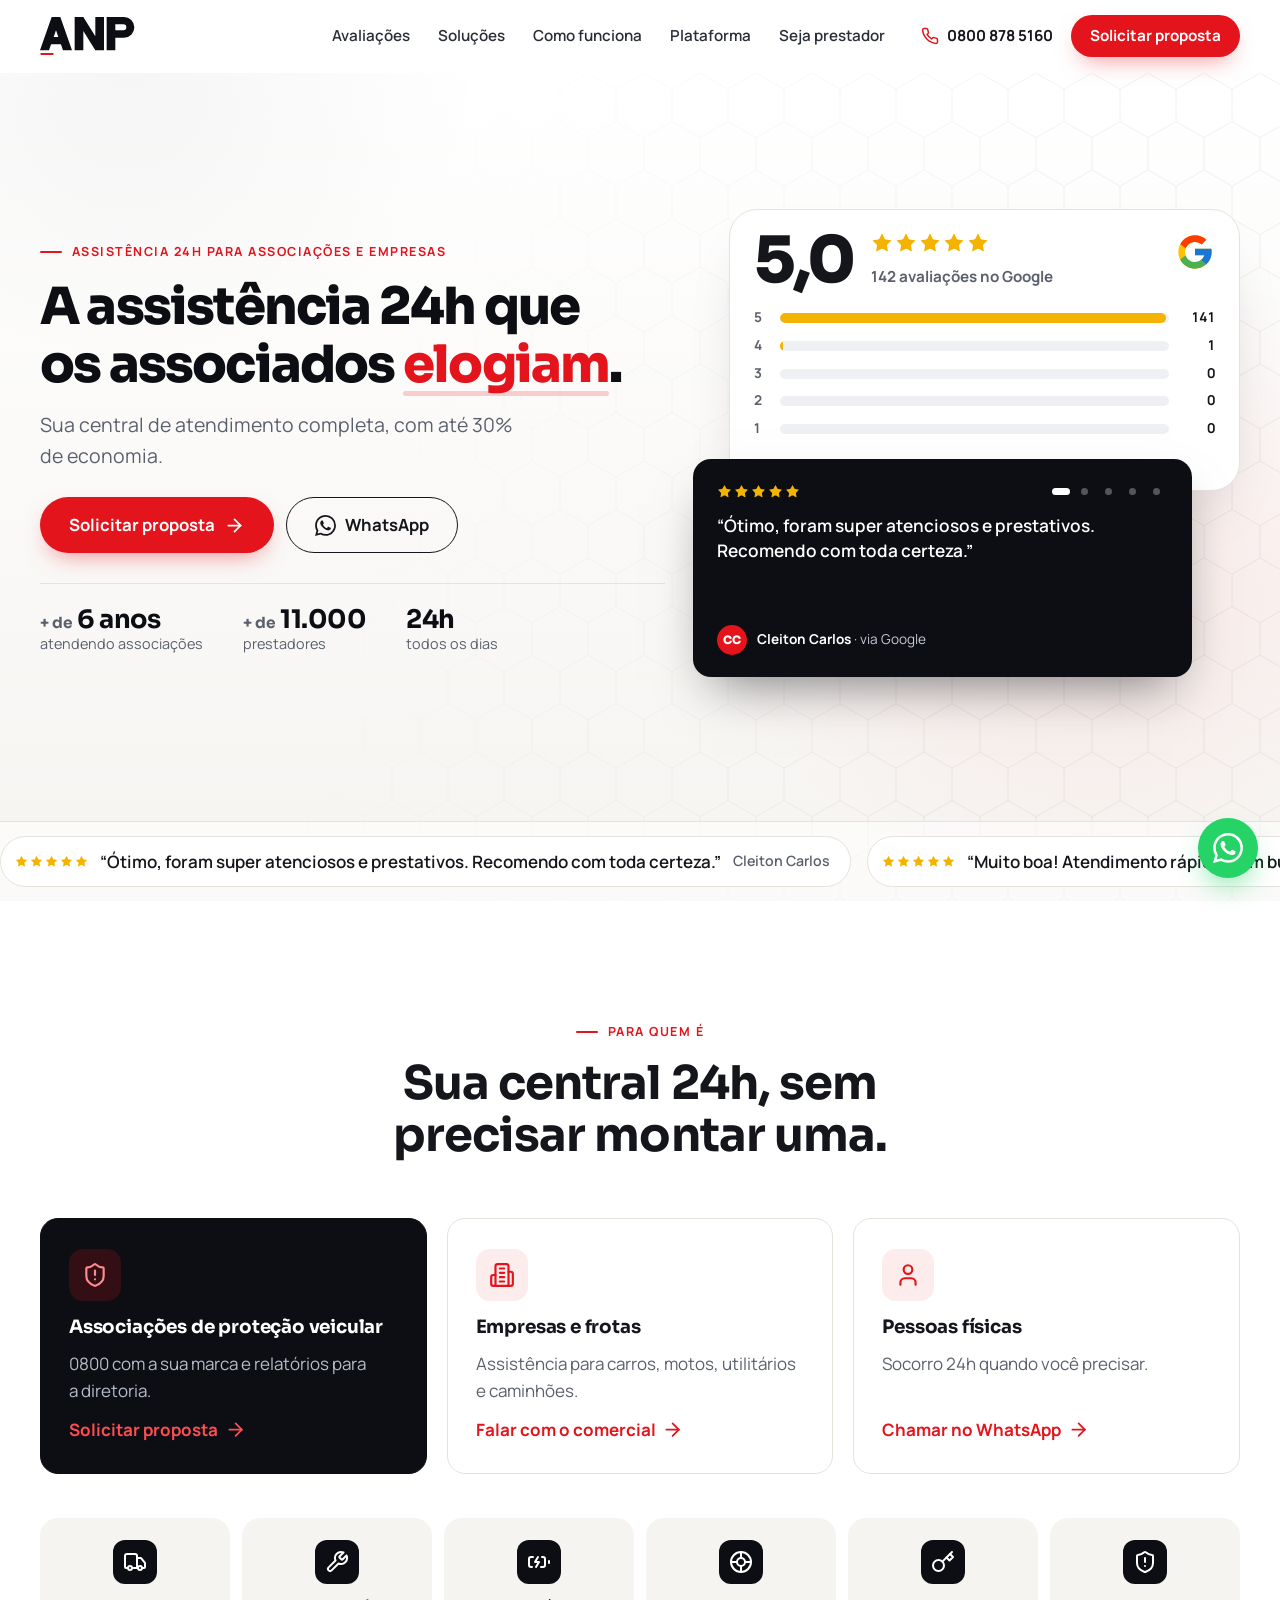
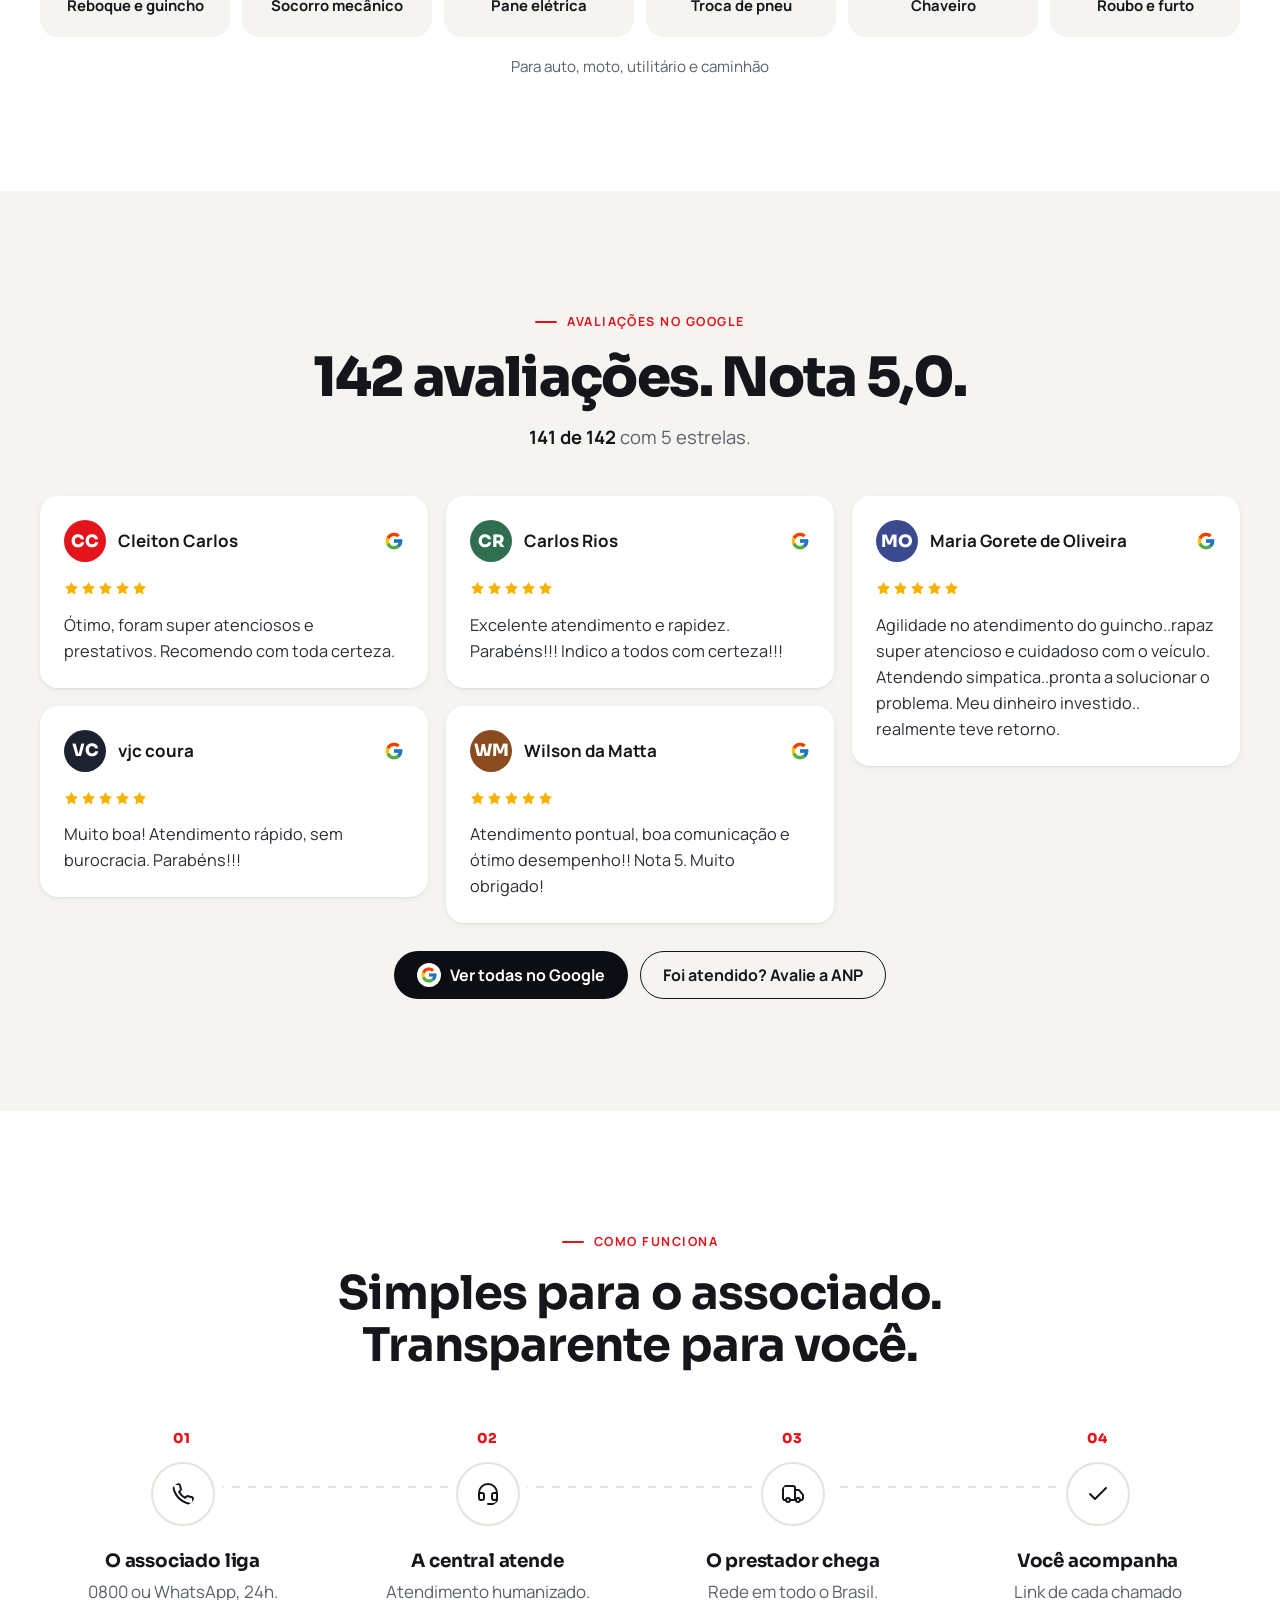
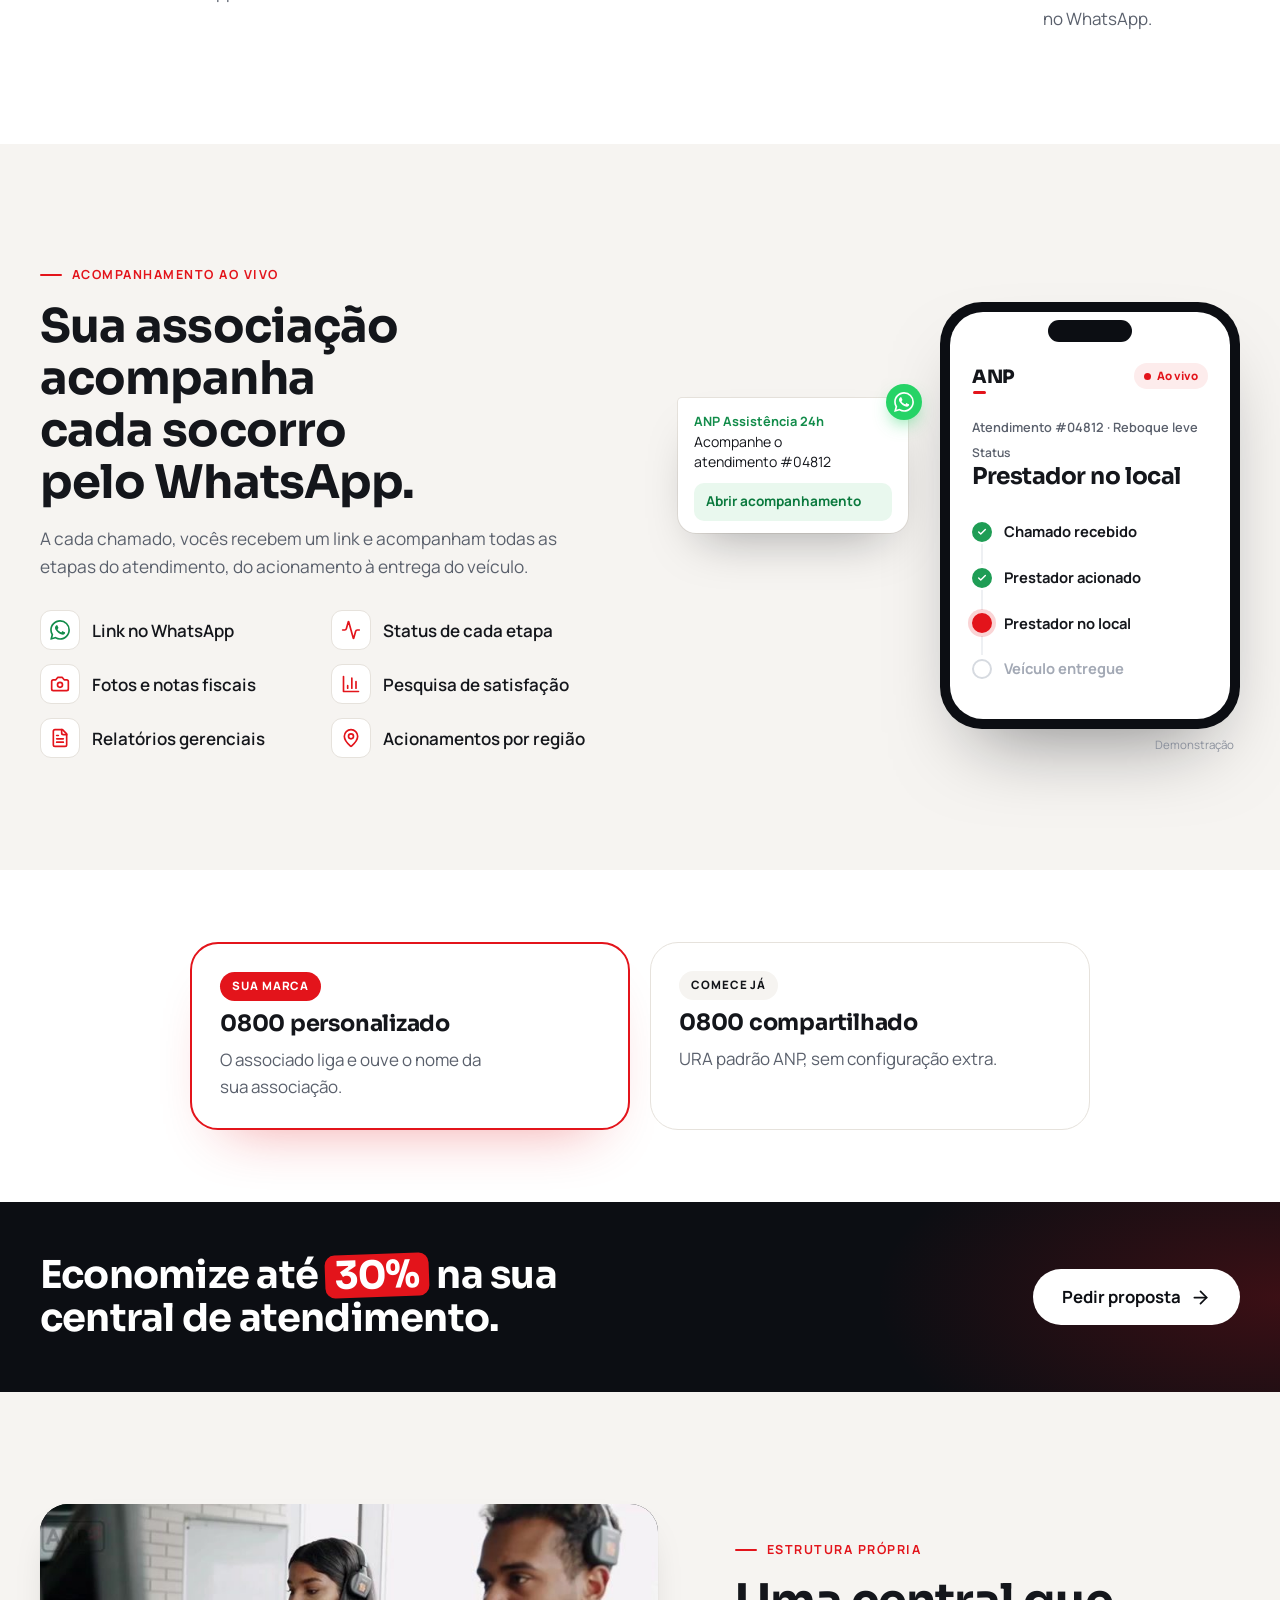
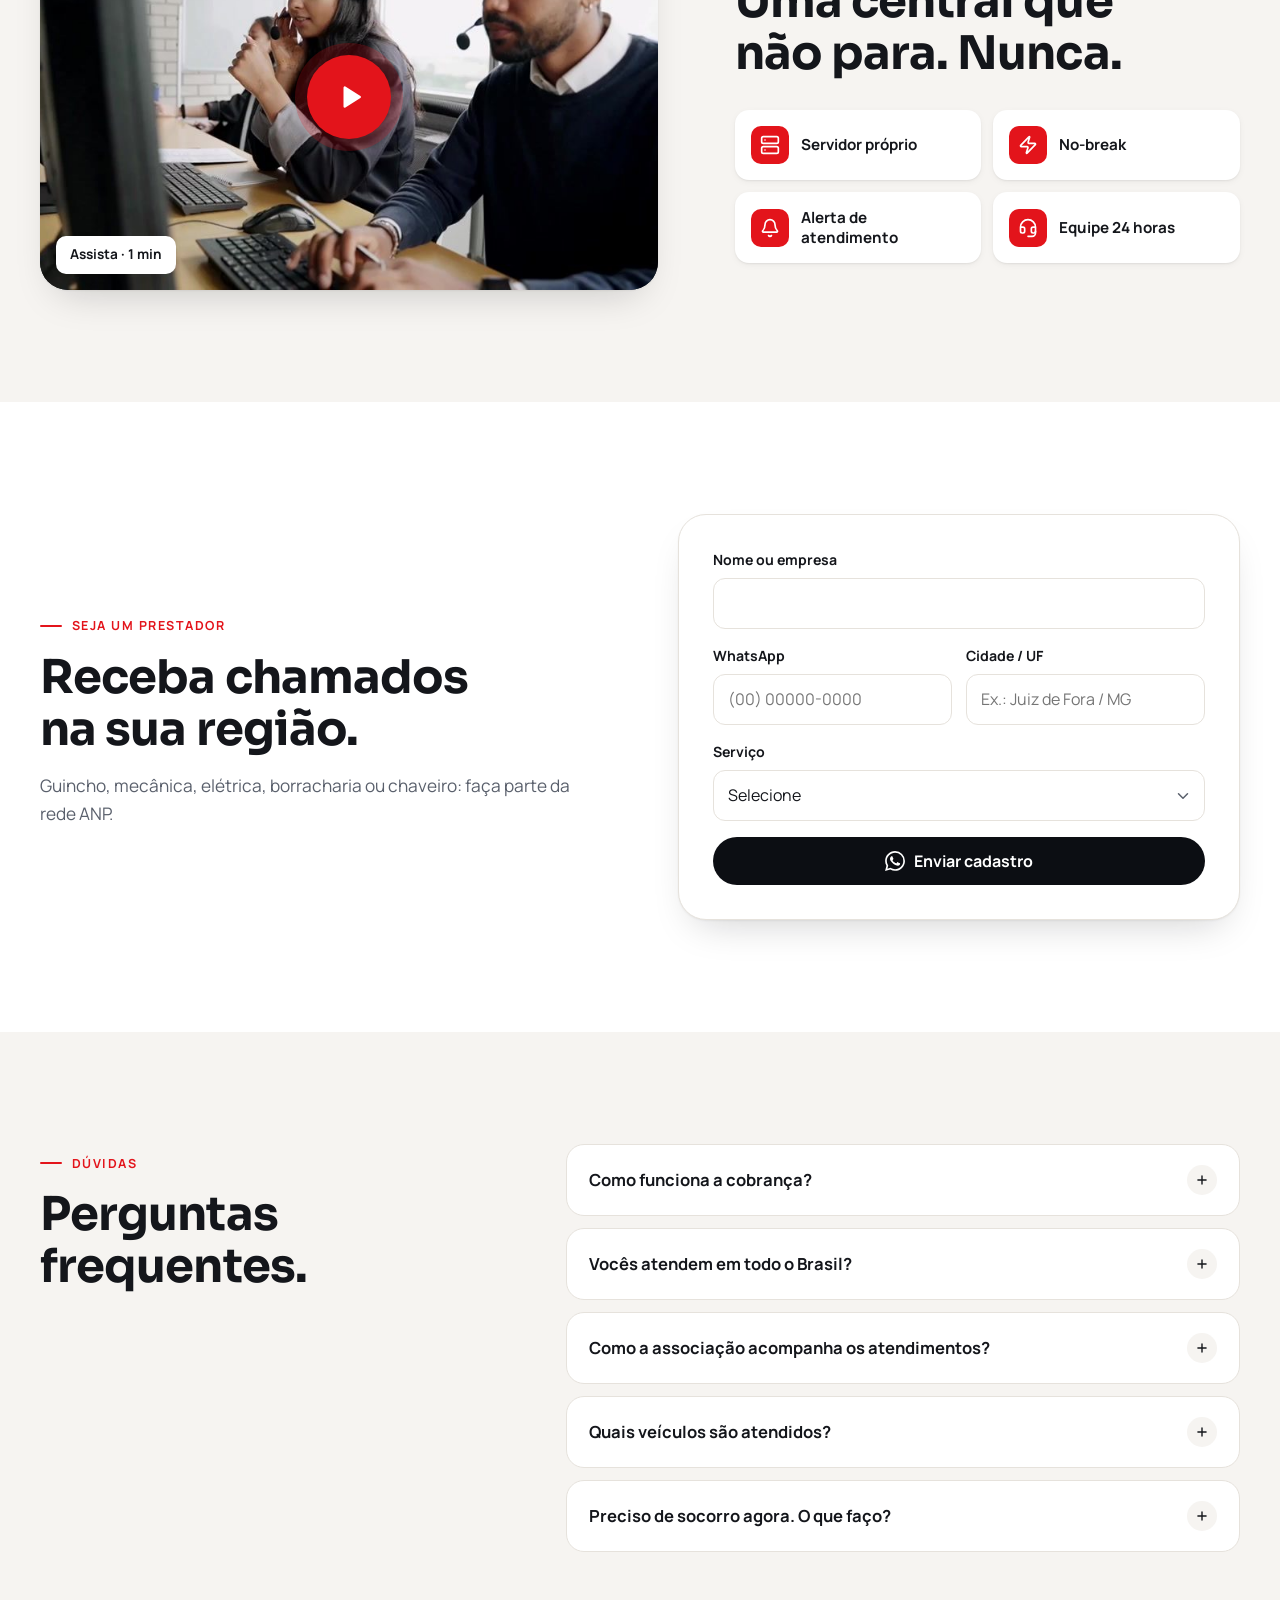
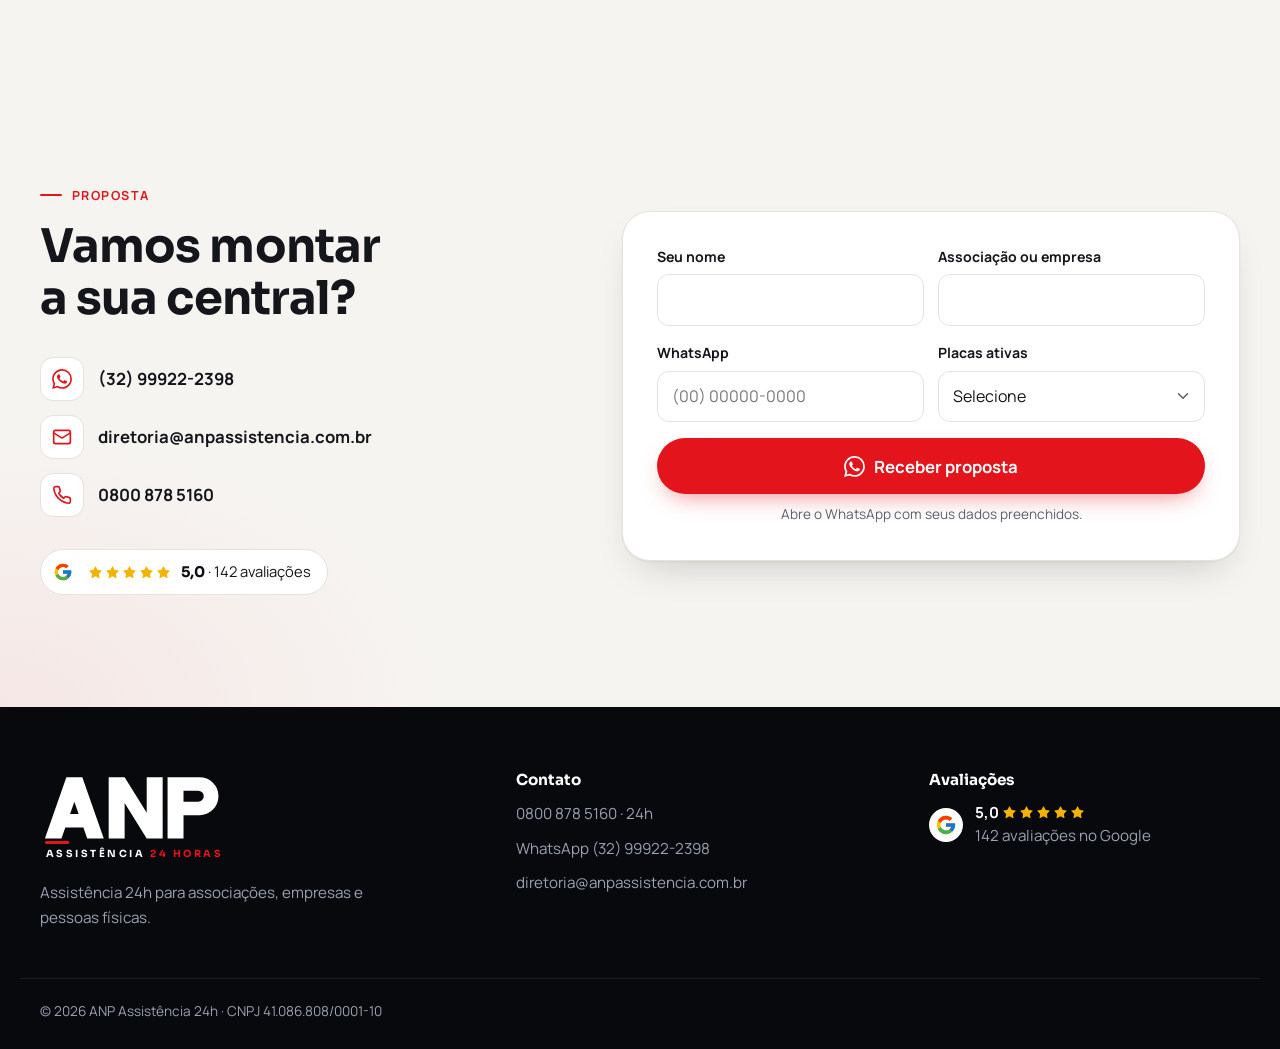
==== commit b853dc7d: "Hero: todos os depoimentos girando, com bolinhas e inicial do autor Antes só 4 entravam e o primeiro" ====
--- a/index.html
+++ b/index.html
@@ -160,9 +160,12 @@
           </ol>
         </div>
         <figure class="quote-card" data-quote aria-live="polite">
-          <span class="stars" aria-hidden="true"><svg><use href="#i-star"/></svg><svg><use href="#i-star"/></svg><svg><use href="#i-star"/></svg><svg><use href="#i-star"/></svg><svg><use href="#i-star"/></svg></span>
-          <blockquote>“Muito boa! Atendimento rápido, sem burocracia. Parabéns!!!”</blockquote>
-          <figcaption>vjc coura · via Google</figcaption>
+          <div class="quote-top">
+            <span class="stars" aria-hidden="true"><svg><use href="#i-star"/></svg><svg><use href="#i-star"/></svg><svg><use href="#i-star"/></svg><svg><use href="#i-star"/></svg><svg><use href="#i-star"/></svg></span>
+            <span class="quote-dots" data-quote-dots></span>
+          </div>
+          <blockquote>“Ótimo, foram super atenciosos e prestativos. Recomendo com toda certeza.”</blockquote>
+          <figcaption><span class="quote-avatar" aria-hidden="true">CC</span><span><b>Cleiton Carlos</b> · via Google</span></figcaption>
         </figure>
       </div>
     </div>
--- a/assets/css/style.css
+++ b/assets/css/style.css
@@ -213,8 +213,15 @@
 }
 .quote-card.swap { opacity: 0; transform: translateY(8px); }
 .quote-card .stars { color: var(--star); }
-.quote-card blockquote { margin: 8px 0 6px; font-size: 1.08rem; font-weight: 600; line-height: 1.45; }
-.quote-card figcaption { font-size: .85rem; opacity: .85; }
+.quote-top { display: flex; align-items: center; justify-content: space-between; gap: 12px; }
+.quote-dots { display: flex; gap: 2px; }
+.quote-dots button { width: 22px; height: 22px; padding: 0; border: 0; background: none; display: grid; place-items: center; cursor: pointer; }
+.quote-dots button::before { content: ""; width: 7px; height: 7px; border-radius: 4px; background: rgba(255, 255, 255, .3); transition: width .3s var(--ease), background-color .3s; }
+.quote-dots button[aria-current="true"]::before { width: 18px; background: var(--white); }
+.quote-card blockquote { margin: 10px 0 12px; min-height: calc(1.45em * 4); font-size: 1.08rem; font-weight: 600; line-height: 1.45; }
+.quote-card figcaption { display: flex; align-items: center; gap: 10px; font-size: .85rem; color: #c4c9d4; }
+.quote-card figcaption b { color: var(--white); }
+.quote-avatar { width: 30px; height: 30px; border-radius: 50%; display: grid; place-items: center; flex: none; background: var(--red); color: var(--white); font-family: var(--font-display); font-weight: 800; font-size: .72rem; }
 
 /* Faixa de elogios ------------------------------------------------------- */
 .praise { overflow: hidden; padding: 18px 0; border-top: 1px solid var(--line); background: rgba(255, 255, 255, .6); }
@@ -517,7 +524,7 @@
   .score-num { font-size: 3.6rem; }
   .g-logo-lg { width: 30px; height: 30px; }
   .quote-card { margin: -32px 12px 0; padding: 18px 20px; }
-  .quote-card blockquote { font-size: 1rem; }
+  .quote-card blockquote { font-size: 1rem; min-height: 0; }
 
   .praise { padding: 14px 0; }
   .praise-item { padding: 10px 16px 10px 12px; font-size: .92rem; }
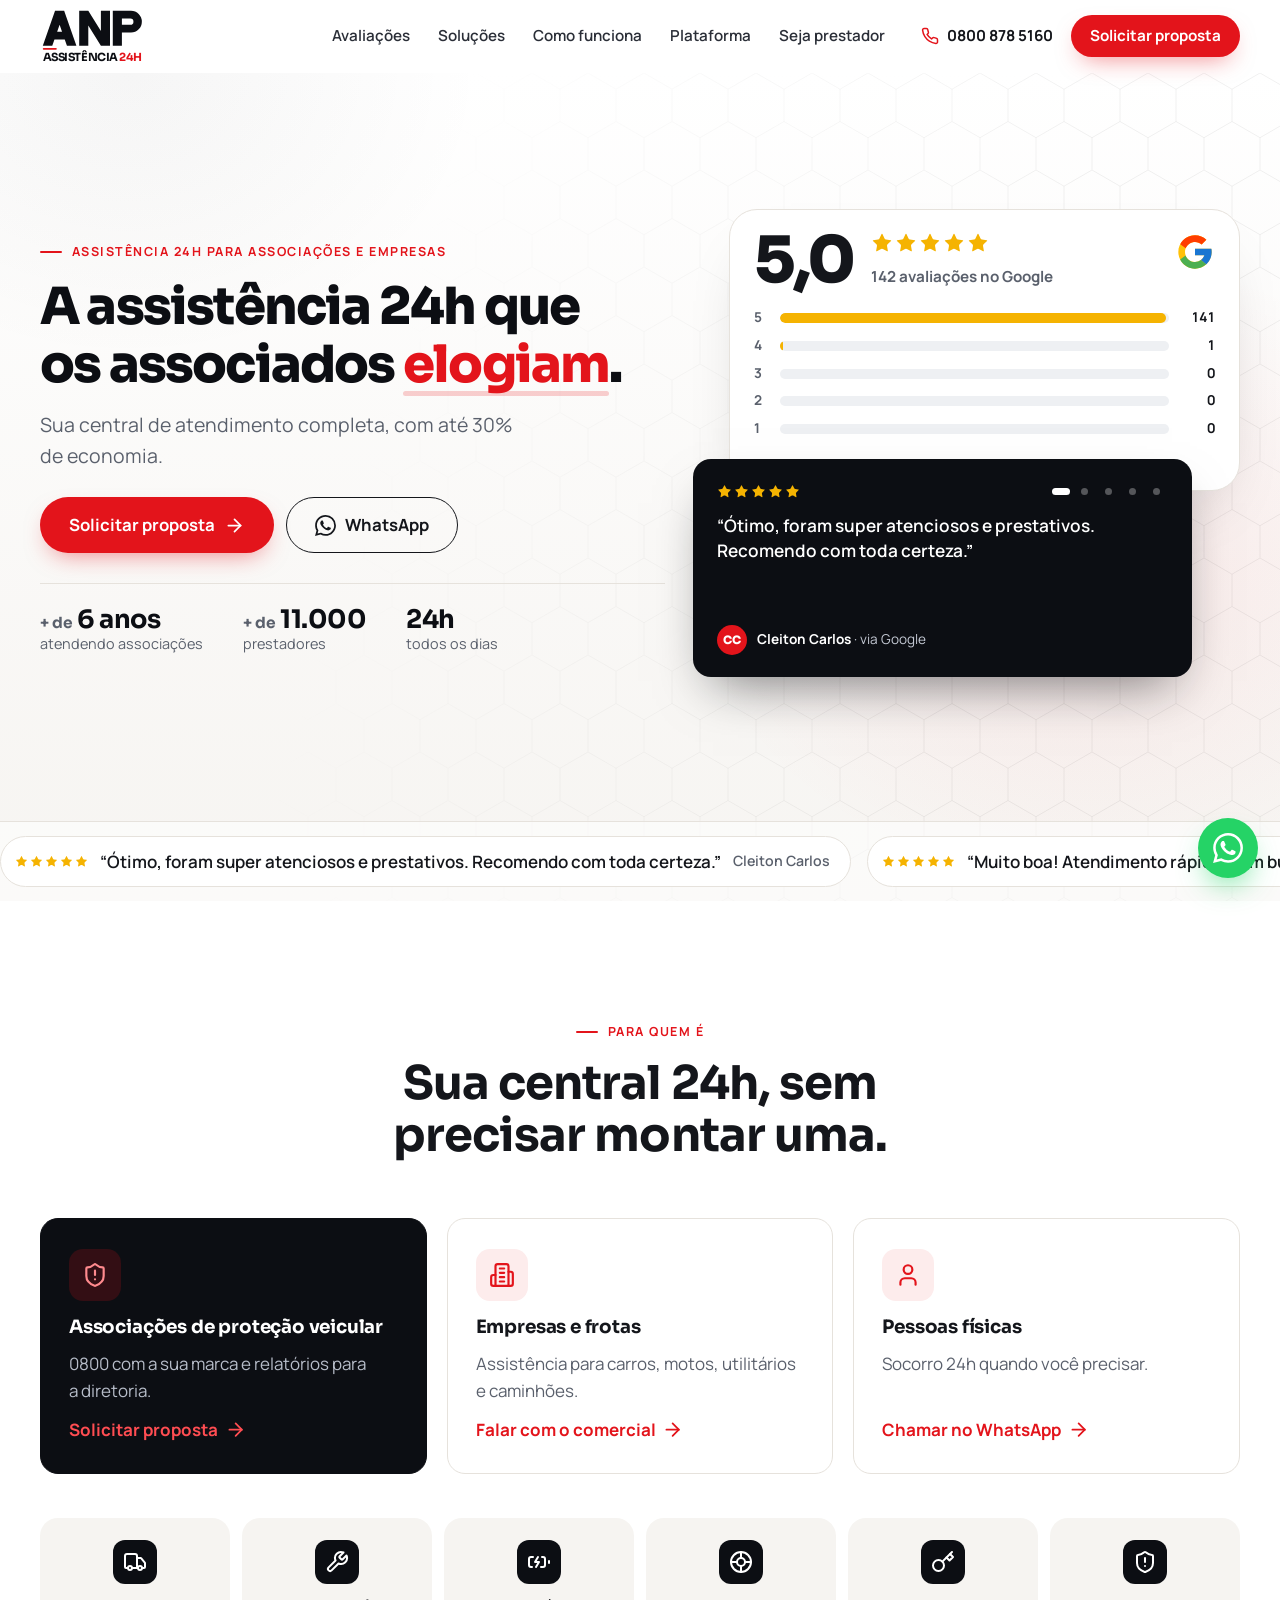
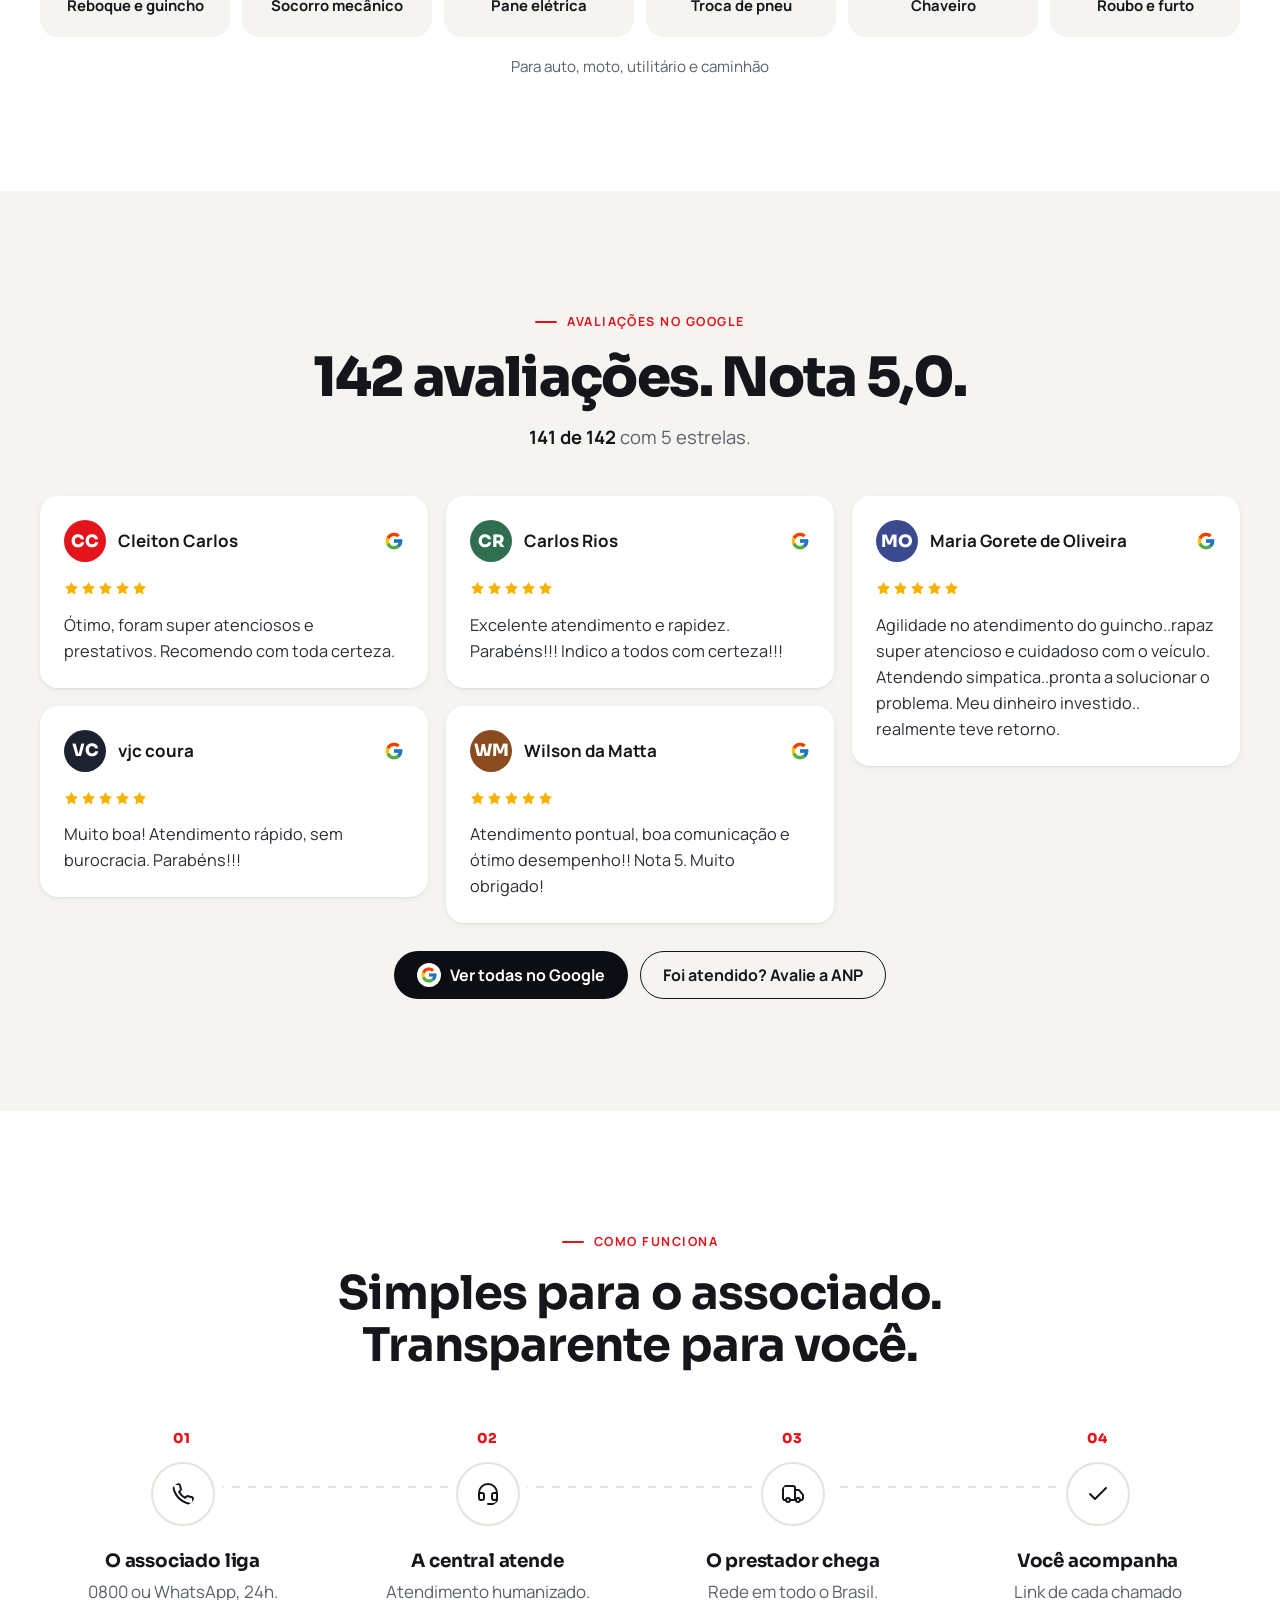
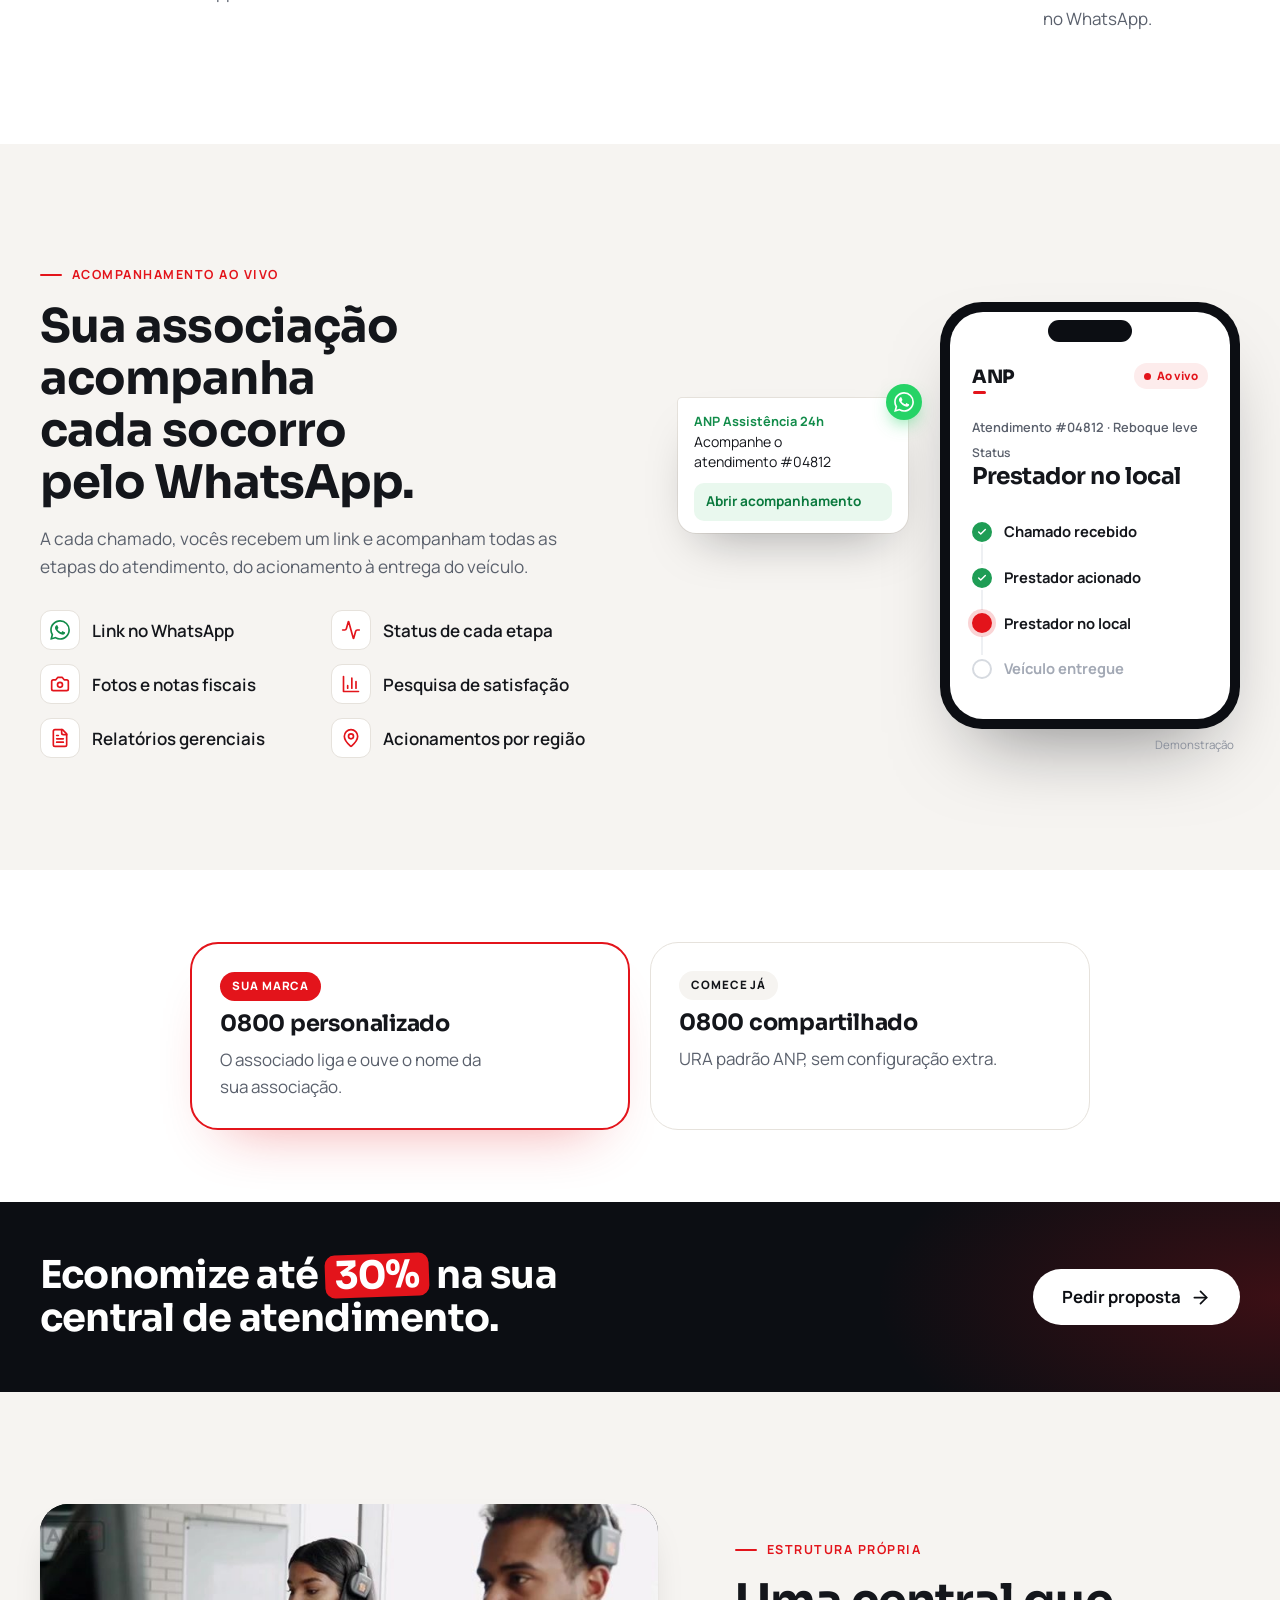
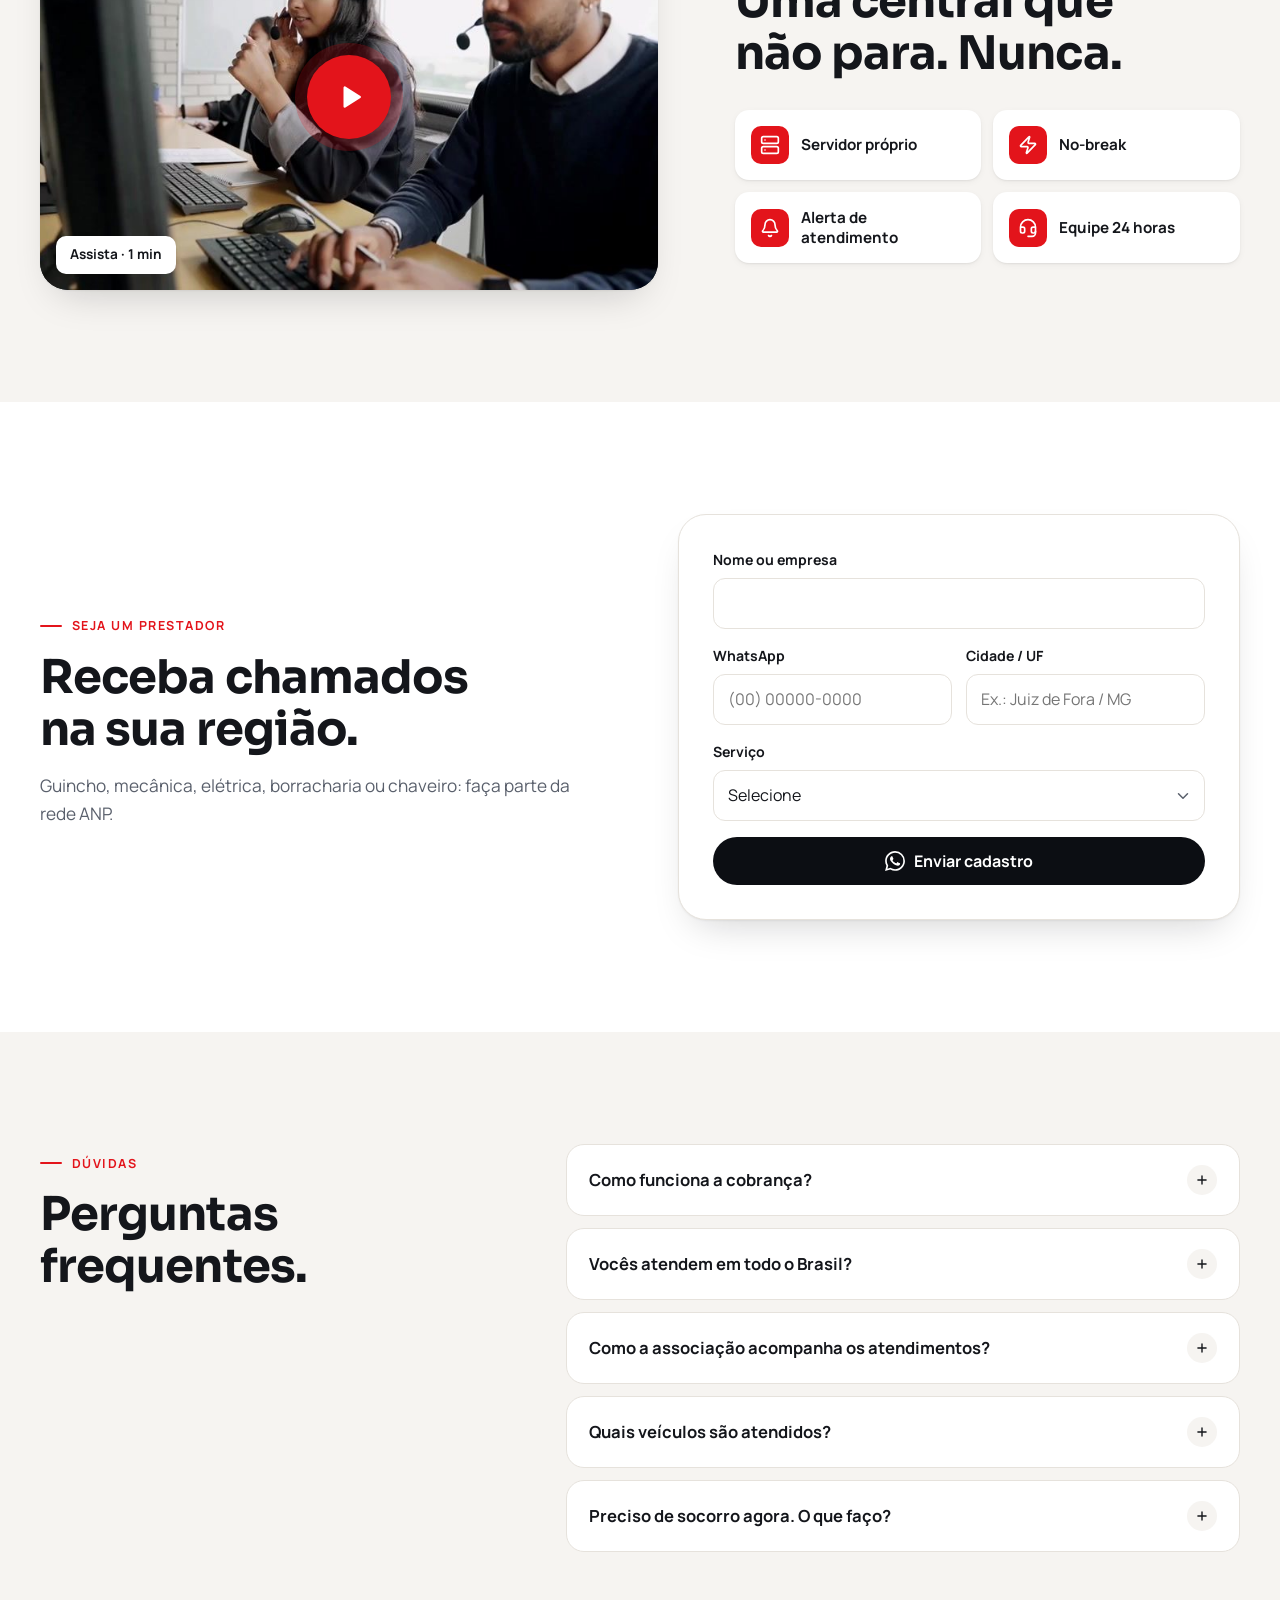
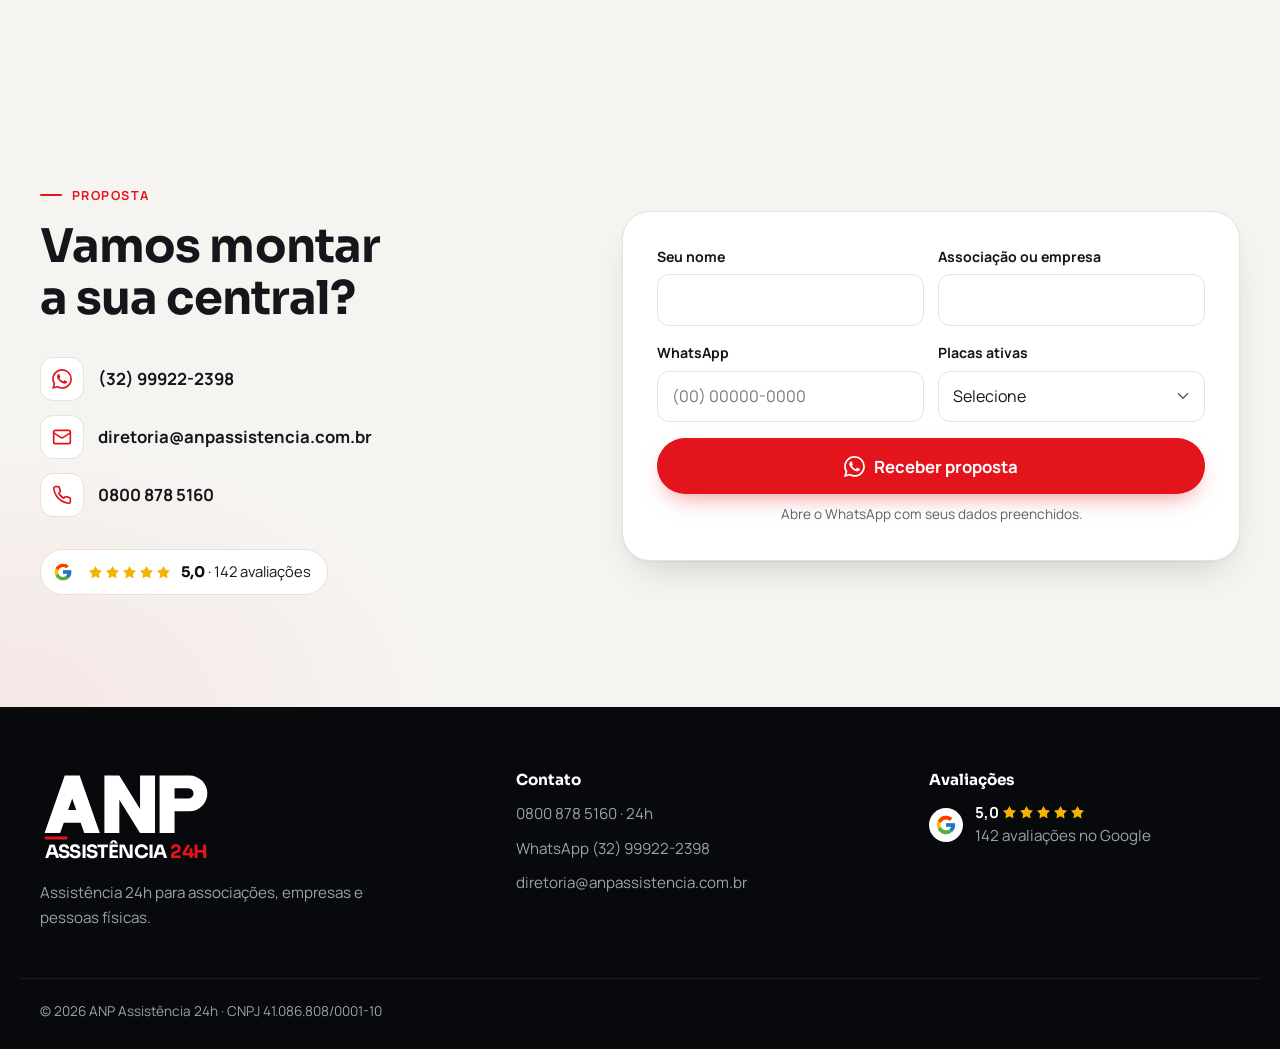
==== commit 7ff76df0: "Logo do topo com "Assistência 24h" para não confundir ANP com outras siglas - Topo e rodapé usam a l" ====
--- a/index.html
+++ b/index.html
@@ -99,7 +99,7 @@
 <header class="site-header" id="topo">
   <div class="container header-inner">
     <a class="brand" href="#topo" aria-label="ANP Assistência 24h — início">
-      <svg viewBox="0 0 284 114" class="logo" role="img" aria-label="ANP Assistência 24 horas"><title>ANP Assistência 24 horas</title><g transform="translate(0,0) scale(1)" fill="currentColor" fill-rule="evenodd"><path d="M0,100 L35,0 L61,0 L96,100 L69,100 L62.7,82 L33.3,82 L27,100 Z M41,60 L55,60 L48,40 Z"/><path d="M0,100 L0,0 L26,0 L62,58 L62,0 L88,0 L88,100 L62,100 L26,42 L26,100 Z" transform="translate(104,0)"/><path d="M0,100 L0,0 L52,0 A31,31 0 0 1 52,62 L26,62 L26,100 Z M26,22 L50,22 A9,9 0 0 1 50,40 L26,40 Z" transform="translate(200,0)"/></g><rect x="1" y="108" width="40" height="6" rx="3" fill="#E3141B"/></svg>
+      <svg viewBox="0 0 300 160" class="logo" role="img" aria-label="ANP Assistência 24 horas"><title>ANP Assistência 24 horas</title><g transform="translate(8,8) scale(1)" fill="currentColor" fill-rule="evenodd"><path d="M0,100 L35,0 L61,0 L96,100 L69,100 L62.7,82 L33.3,82 L27,100 Z M41,60 L55,60 L48,40 Z"/><path d="M0,100 L0,0 L26,0 L62,58 L62,0 L88,0 L88,100 L62,100 L26,42 L26,100 Z" transform="translate(104,0)"/><path d="M0,100 L0,0 L52,0 A31,31 0 0 1 52,62 L26,62 L26,100 Z M26,22 L50,22 A9,9 0 0 1 50,40 L26,40 Z" transform="translate(200,0)"/></g><rect x="8" y="114" width="40" height="5" rx="2.5" fill="#E3141B"/><text x="8" y="152" font-family="Sora, Segoe UI, Arial, sans-serif" font-weight="700" font-size="32" fill="currentColor" textLength="284" lengthAdjust="spacing">ASSISTÊNCIA <tspan fill="#E3141B">24H</tspan></text></svg>
     </a>
     <nav class="main-nav" id="menu" aria-label="Menu principal">
       <a href="#avaliacoes">Avaliações</a>
@@ -475,7 +475,7 @@
 <footer class="site-footer">
   <div class="container footer-grid">
     <div class="footer-brand">
-      <svg viewBox="0 0 302 150" class="logo" role="img" aria-label="ANP Assistência 24 horas"><title>ANP Assistência 24 horas</title><g transform="translate(8,10) scale(1)" fill="currentColor" fill-rule="evenodd"><path d="M0,100 L35,0 L61,0 L96,100 L69,100 L62.7,82 L33.3,82 L27,100 Z M41,60 L55,60 L48,40 Z"/><path d="M0,100 L0,0 L26,0 L62,58 L62,0 L88,0 L88,100 L62,100 L26,42 L26,100 Z" transform="translate(104,0)"/><path d="M0,100 L0,0 L52,0 A31,31 0 0 1 52,62 L26,62 L26,100 Z M26,22 L50,22 A9,9 0 0 1 50,40 L26,40 Z" transform="translate(200,0)"/></g><rect x="8" y="114" width="40" height="5" rx="2.5" fill="#E3141B"/><text x="9" y="140" font-family="Sora, Segoe UI, Arial, sans-serif" font-weight="700" font-size="16" fill="currentColor" textLength="286" lengthAdjust="spacing">ASSISTÊNCIA <tspan fill="#E3141B">24 HORAS</tspan></text></svg>
+      <svg viewBox="0 0 300 160" class="logo" role="img" aria-label="ANP Assistência 24 horas"><title>ANP Assistência 24 horas</title><g transform="translate(8,8) scale(1)" fill="currentColor" fill-rule="evenodd"><path d="M0,100 L35,0 L61,0 L96,100 L69,100 L62.7,82 L33.3,82 L27,100 Z M41,60 L55,60 L48,40 Z"/><path d="M0,100 L0,0 L26,0 L62,58 L62,0 L88,0 L88,100 L62,100 L26,42 L26,100 Z" transform="translate(104,0)"/><path d="M0,100 L0,0 L52,0 A31,31 0 0 1 52,62 L26,62 L26,100 Z M26,22 L50,22 A9,9 0 0 1 50,40 L26,40 Z" transform="translate(200,0)"/></g><rect x="8" y="114" width="40" height="5" rx="2.5" fill="#E3141B"/><text x="8" y="152" font-family="Sora, Segoe UI, Arial, sans-serif" font-weight="700" font-size="32" fill="currentColor" textLength="284" lengthAdjust="spacing">ASSISTÊNCIA <tspan fill="#E3141B">24H</tspan></text></svg>
       <p>Assistência 24h para associações, empresas e pessoas físicas.</p>
     </div>
     <div>
--- a/assets/css/style.css
+++ b/assets/css/style.css
@@ -141,7 +141,7 @@
 .site-header.scrolled { border-bottom-color: var(--line); box-shadow: 0 8px 24px -18px rgba(12, 14, 19, .35); }
 .header-inner { display: flex; align-items: center; gap: 24px; height: var(--header-h); }
 .brand { display: flex; color: var(--ink); }
-.brand .logo { height: 38px; width: auto; display: block; }
+.brand .logo { height: 56px; width: auto; display: block; }
 .main-nav { display: flex; align-items: center; gap: 4px; margin-left: auto; }
 .main-nav a { padding: 8px 12px; border-radius: 999px; text-decoration: none; font-weight: 600; font-size: .95rem; color: #2a2e37; transition: background-color .2s, color .2s; }
 .main-nav a:hover { background: var(--paper); color: var(--text); }
@@ -514,7 +514,7 @@
 @media (max-width: 760px) {
   body { font-size: 16px; padding-bottom: 68px; }
   :root { --header-h: 64px; }
-  .brand .logo { height: 32px; }
+  .brand .logo { height: 48px; }
 
   .hero-ctas .btn { flex: 1 1 0; padding: 0 16px; }
   .hero-nums { display: grid; grid-template-columns: repeat(3, 1fr); gap: 12px; }
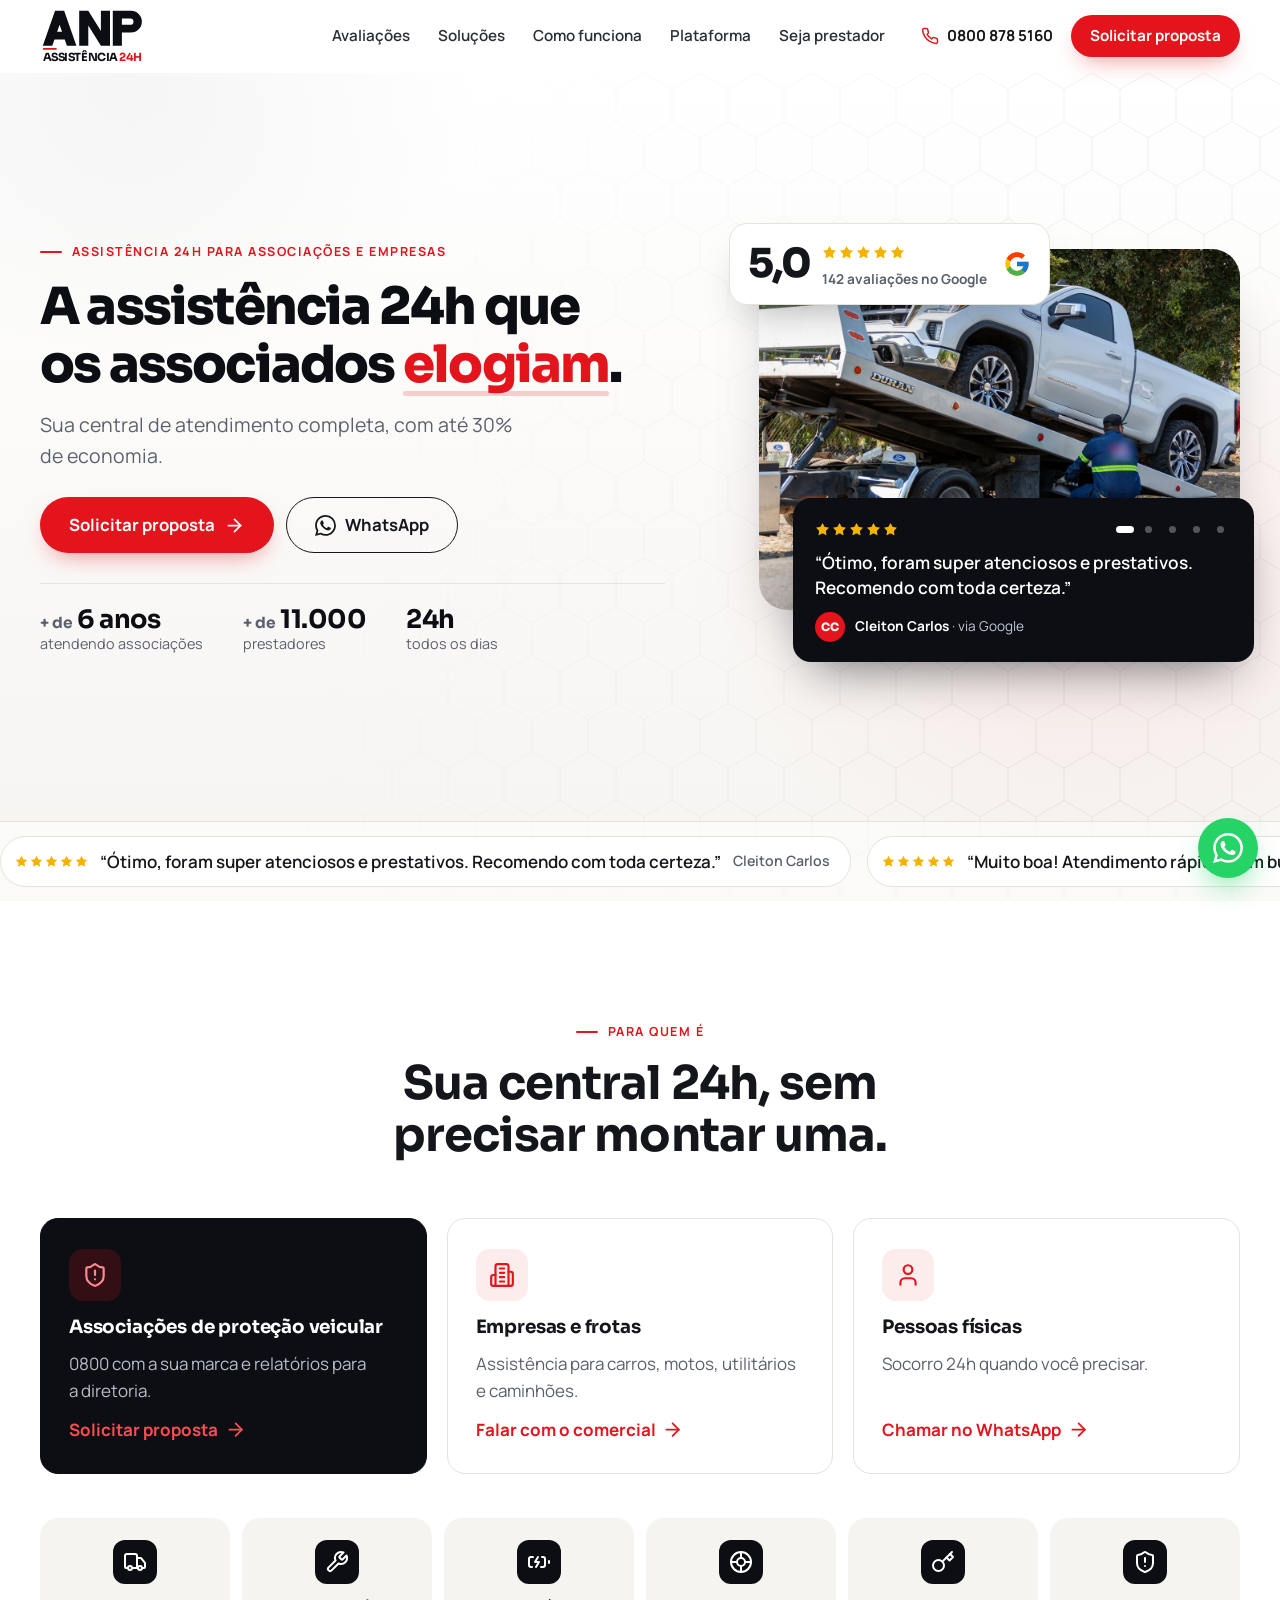
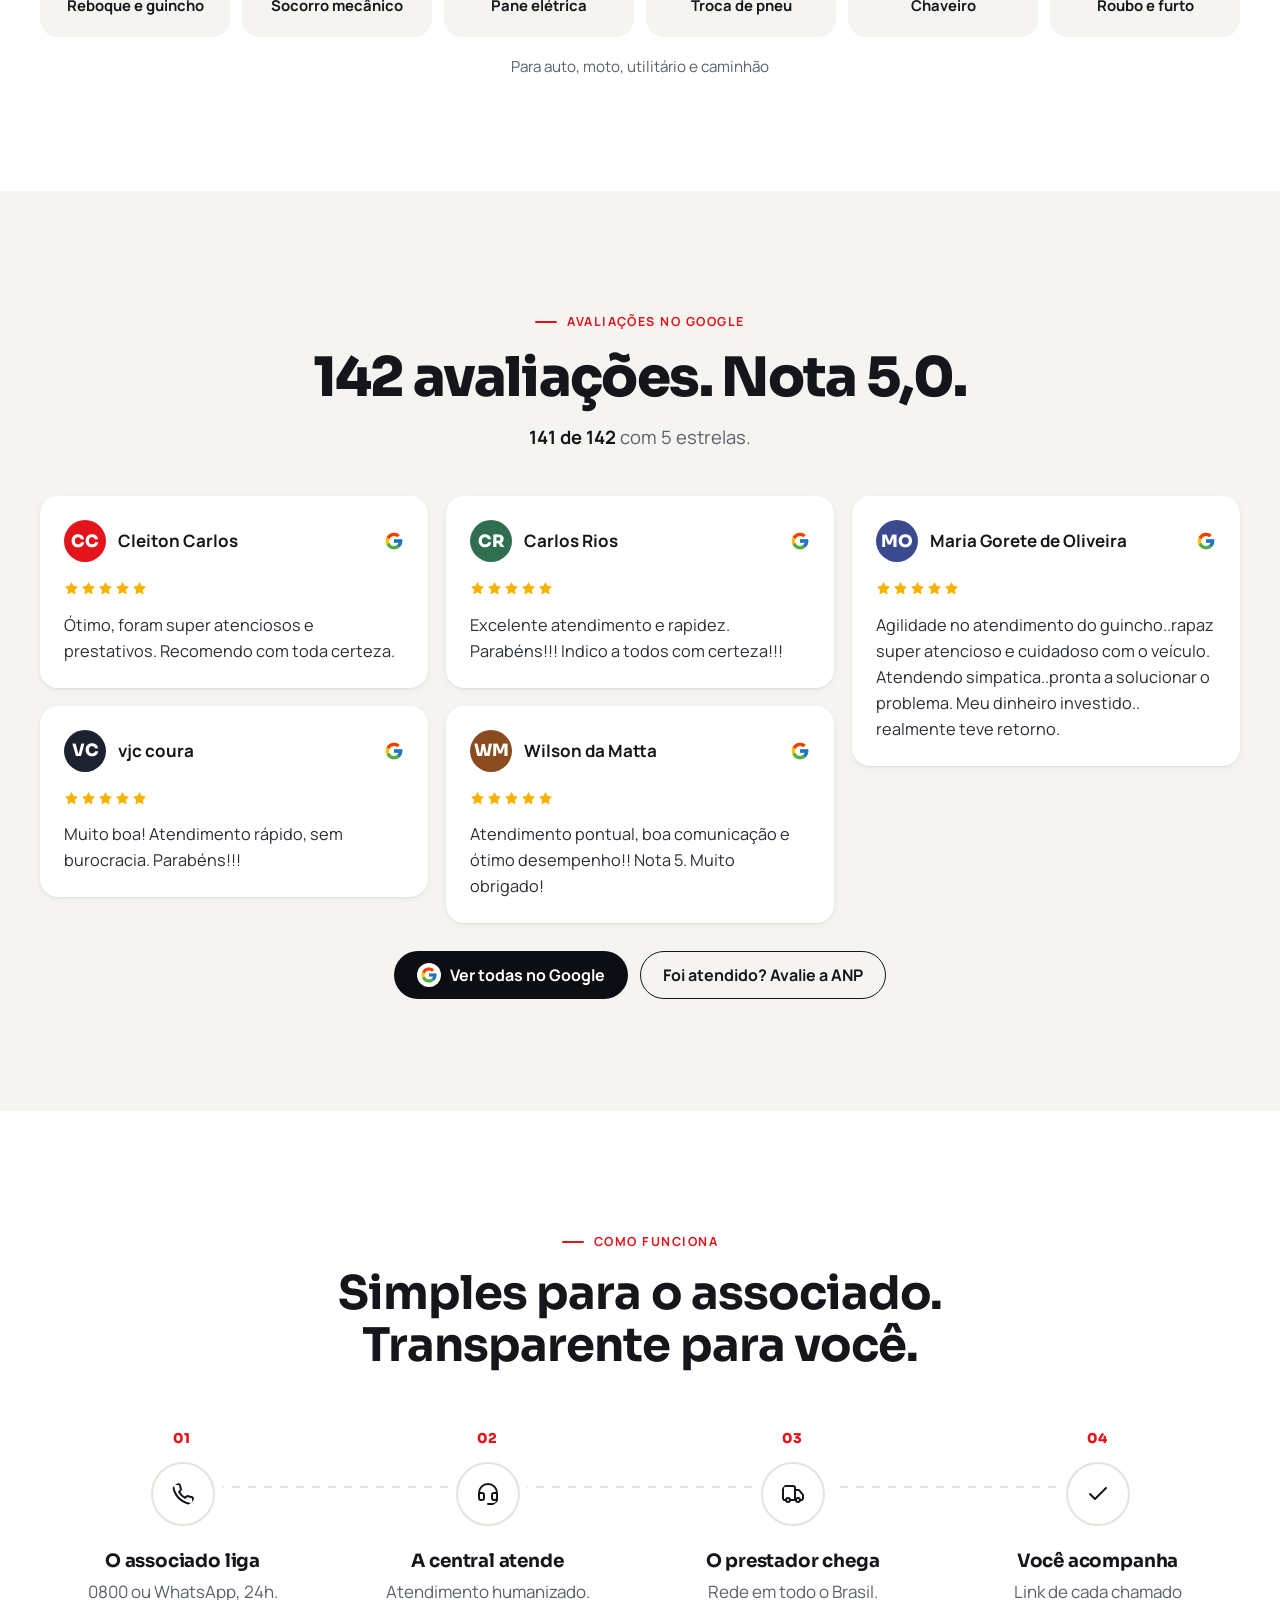
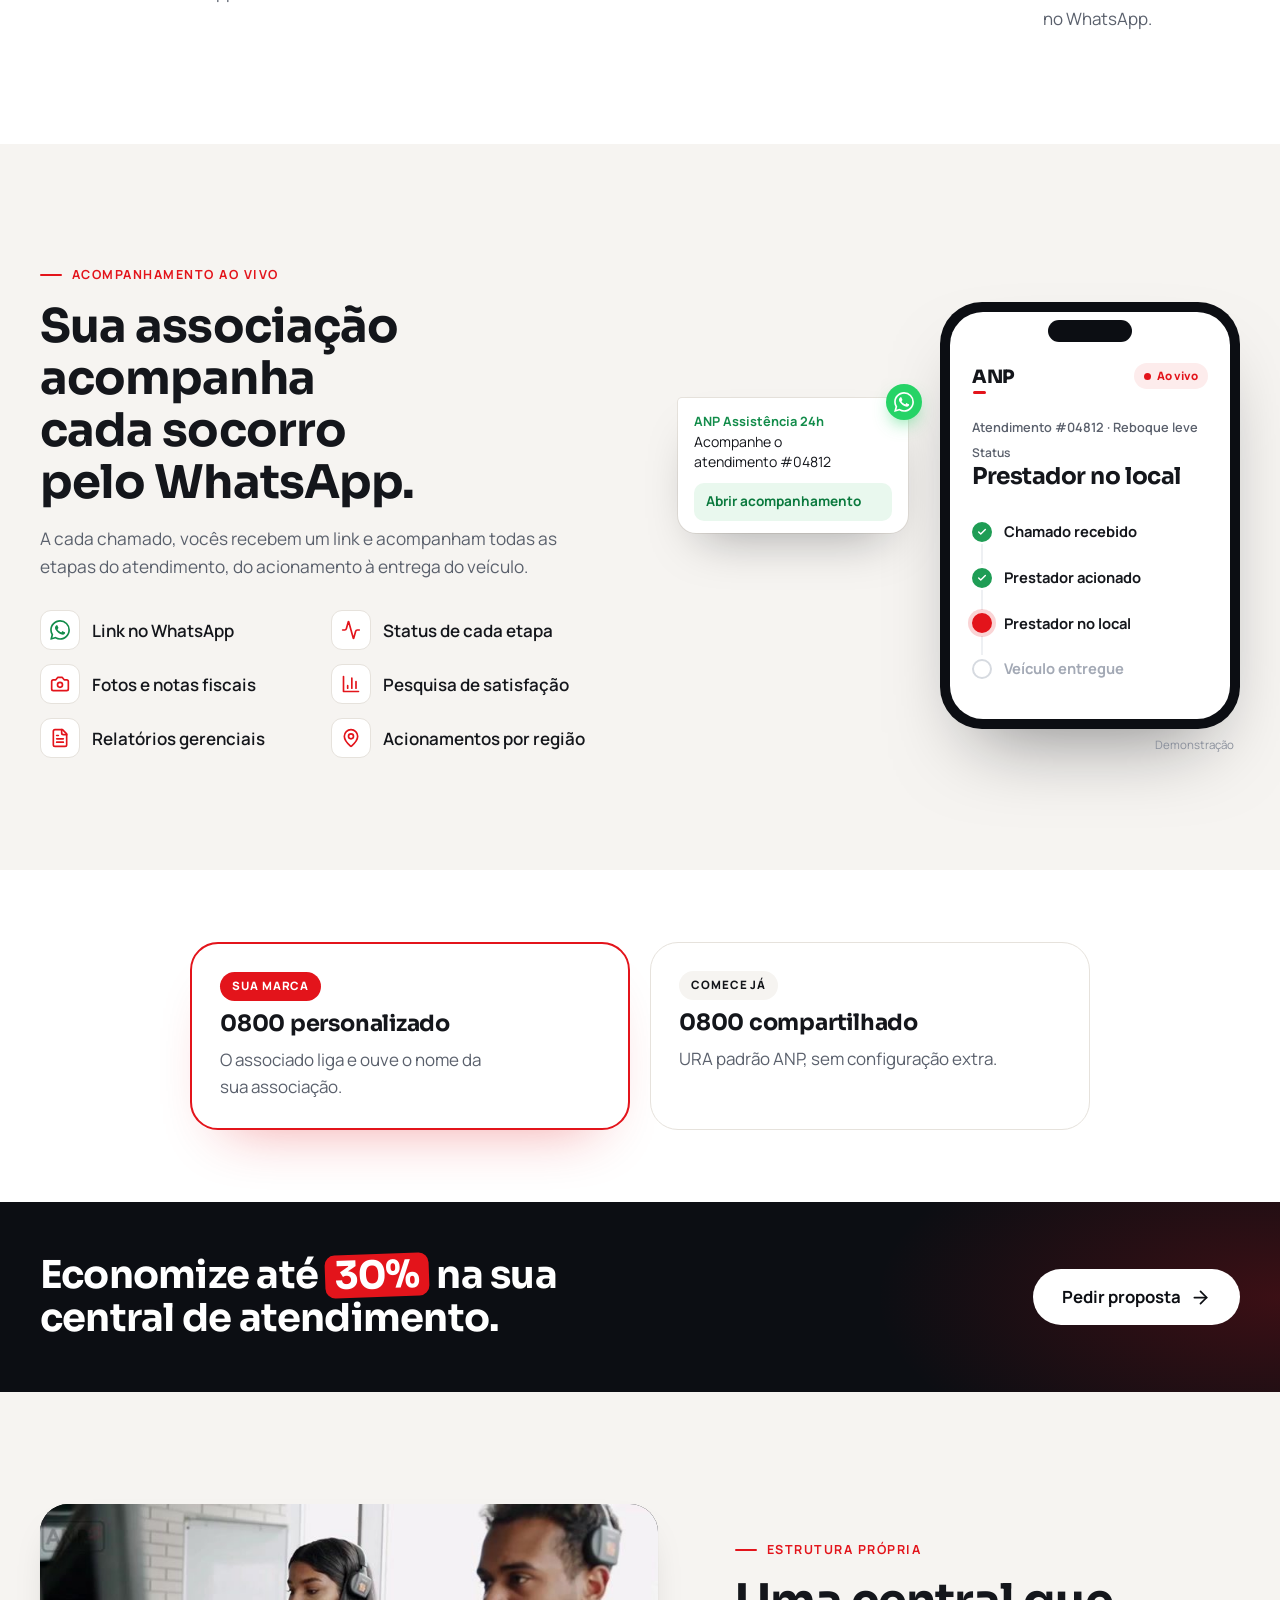
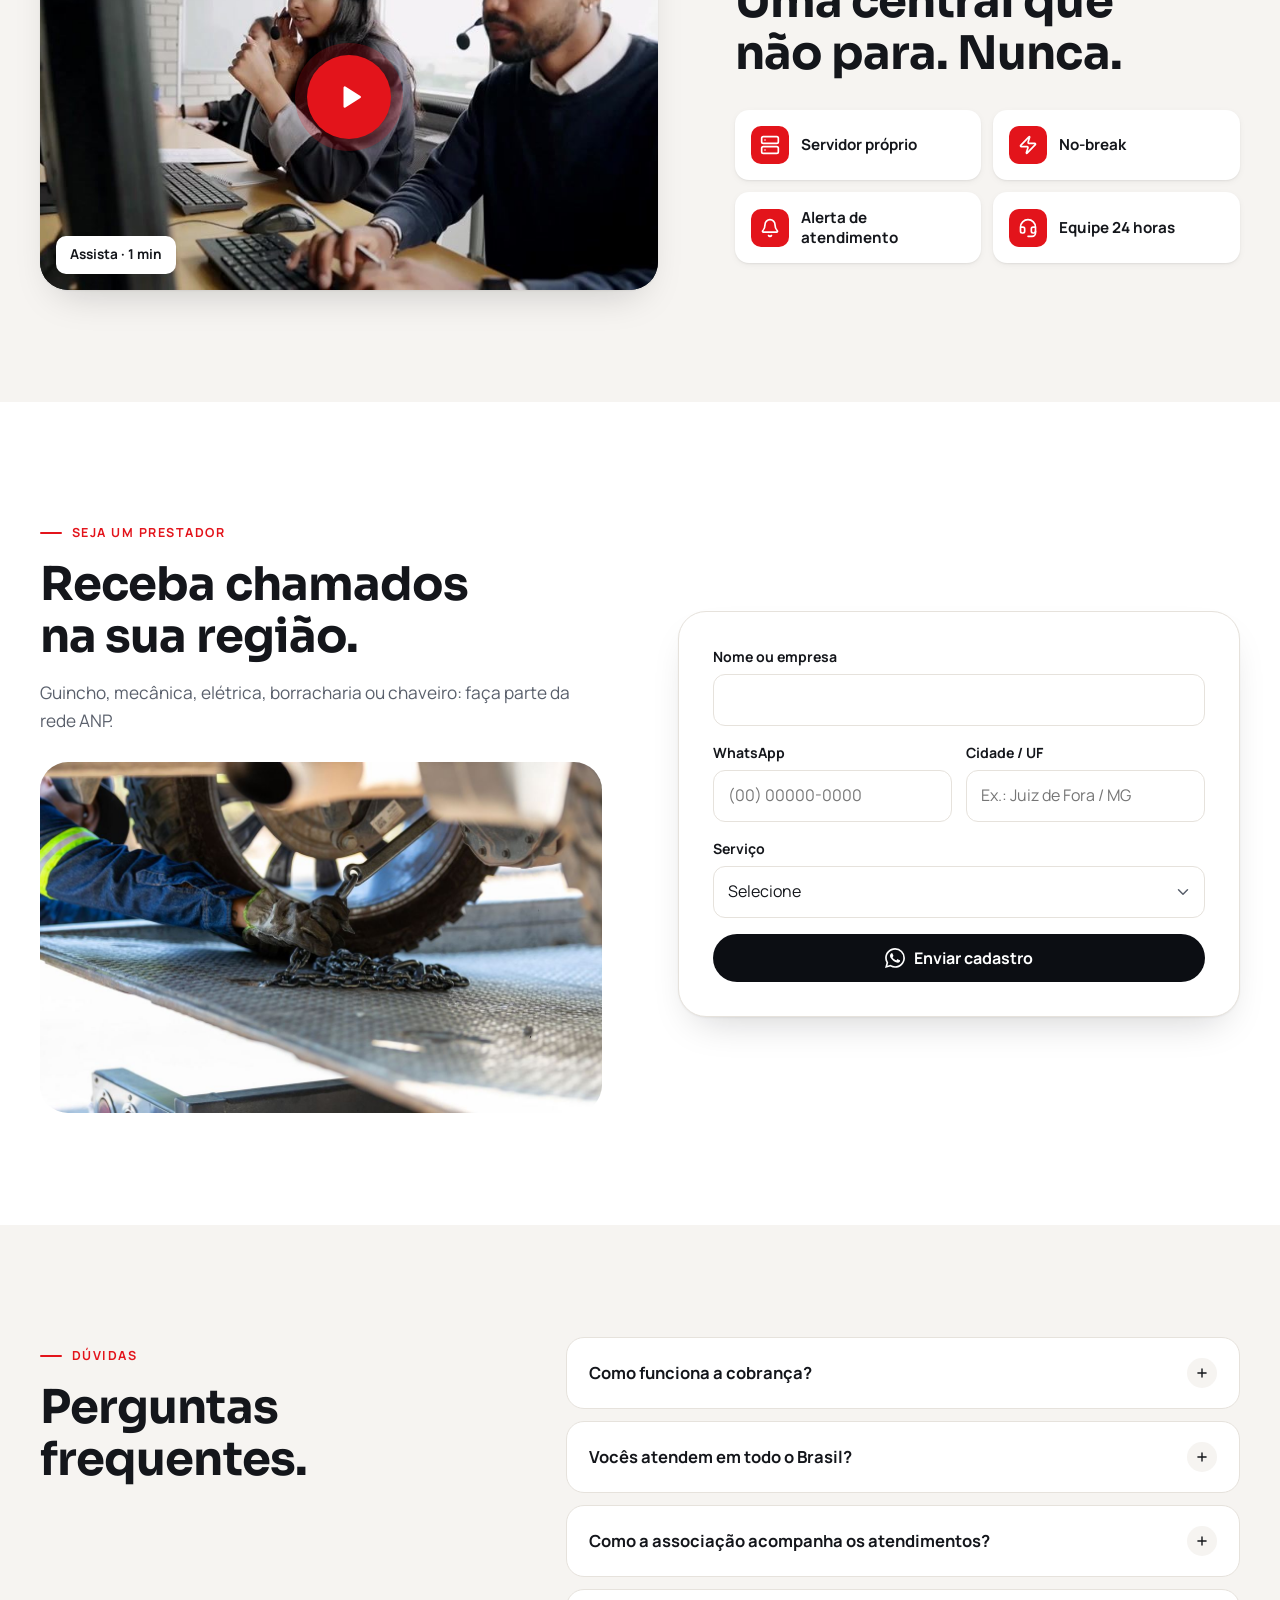
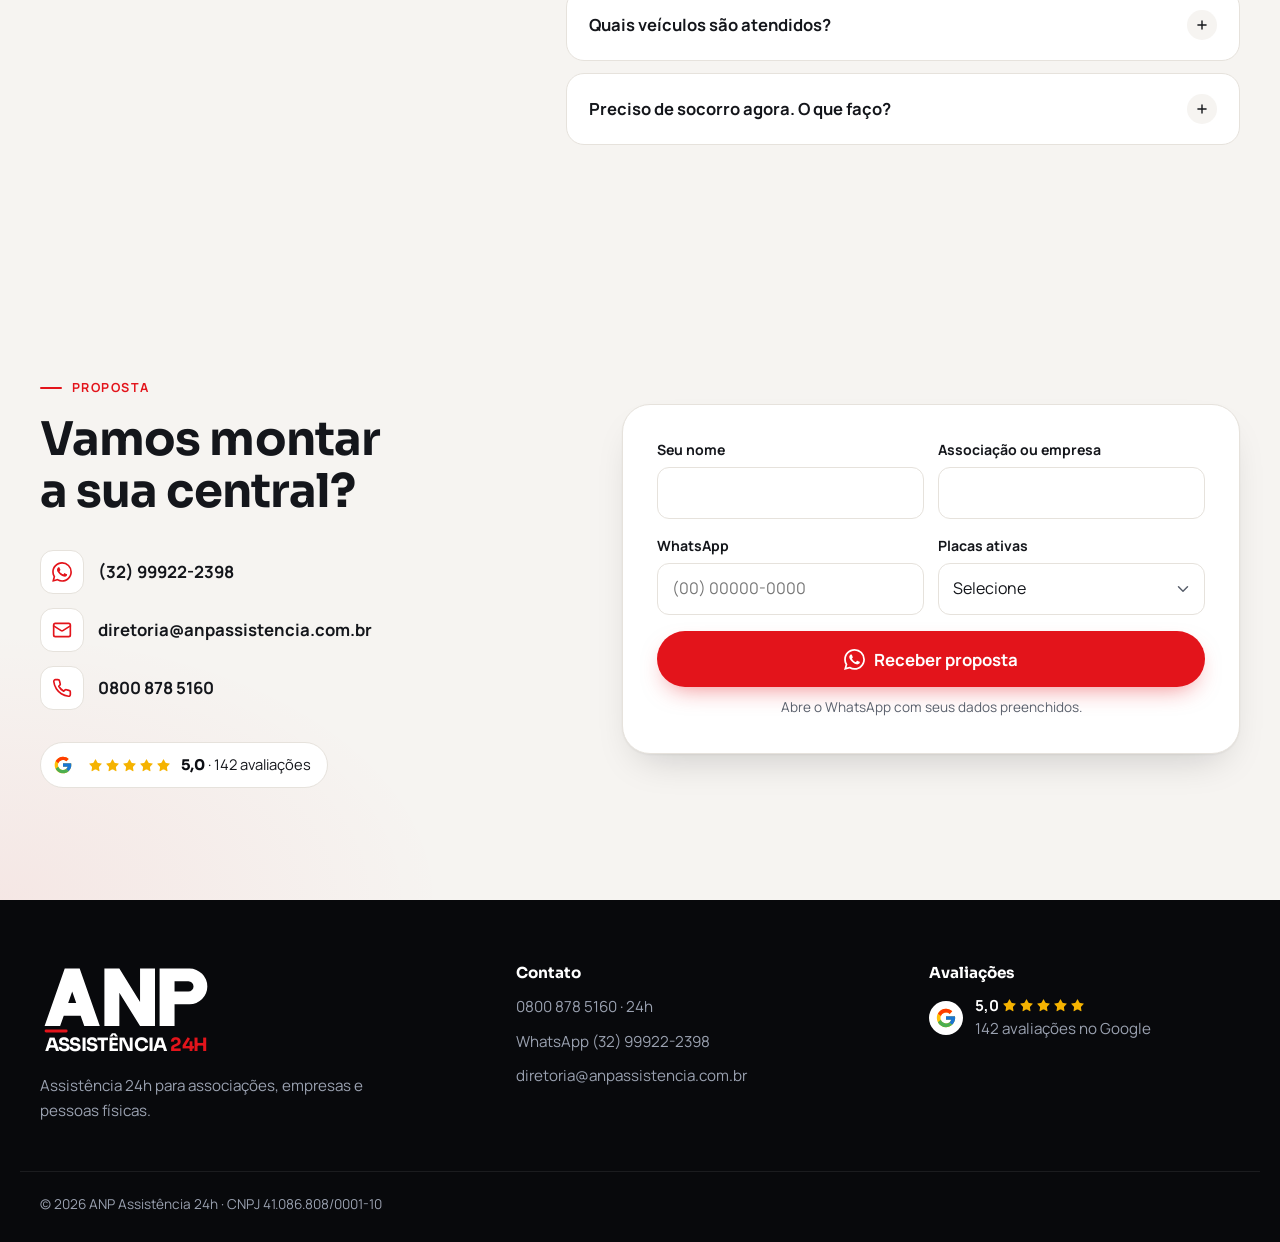
==== commit 64dc4784: "Fotos de guincho no topo e na seção de prestadores - Hero com foto de um prestador carregando uma ca" ====
--- a/index.html
+++ b/index.html
@@ -142,22 +142,16 @@
       </div>
 
       <div class="hero-visual">
+        <img class="hero-photo" src="assets/img/fotos/guincho-carregando.jpg" alt="Prestador prendendo uma caminhonete na plataforma do guincho" width="1200" height="900" fetchpriority="high">
         <div class="score-card">
           <div class="score-head">
             <strong class="score-num" data-g="nota">5,0</strong>
             <div>
-              <span class="stars stars-lg" aria-label="5 de 5 estrelas"><svg><use href="#i-star"/></svg><svg><use href="#i-star"/></svg><svg><use href="#i-star"/></svg><svg><use href="#i-star"/></svg><svg><use href="#i-star"/></svg></span>
+              <span class="stars" aria-label="5 de 5 estrelas"><svg><use href="#i-star"/></svg><svg><use href="#i-star"/></svg><svg><use href="#i-star"/></svg><svg><use href="#i-star"/></svg><svg><use href="#i-star"/></svg></span>
               <span class="score-sub"><span data-g="total">142</span> avaliações no Google</span>
             </div>
             <svg class="g-logo g-logo-lg" aria-hidden="true"><use href="#i-google"/></svg>
           </div>
-          <ol class="histo" data-histo aria-label="Distribuição das notas">
-            <li><span>5</span><i style="--w:99.3%"></i><b>141</b></li>
-            <li><span>4</span><i style="--w:0.7%"></i><b>1</b></li>
-            <li><span>3</span><i style="--w:0%"></i><b>0</b></li>
-            <li><span>2</span><i style="--w:0%"></i><b>0</b></li>
-            <li><span>1</span><i style="--w:0%"></i><b>0</b></li>
-          </ol>
         </div>
         <figure class="quote-card" data-quote aria-live="polite">
           <div class="quote-top">
@@ -351,6 +345,7 @@
         <span class="eyebrow">Seja um prestador</span>
         <h2>Receba chamados na sua região.</h2>
         <p>Guincho, mecânica, elétrica, borracharia ou chaveiro: faça parte da rede ANP.</p>
+        <img class="provider-photo" src="assets/img/fotos/prestador-corrente.jpg" alt="Prestador prendendo a corrente na roda do carro sobre a plataforma do guincho" width="1200" height="710" loading="lazy">
       </div>
       <form class="form-card reveal js-wa-form" data-kind="prestador" novalidate>
         <div class="field">
--- a/assets/css/style.css
+++ b/assets/css/style.css
@@ -191,22 +191,18 @@
 .hero-nums b small { font-size: .6em; font-weight: 700; color: var(--muted); letter-spacing: 0; }
 
 /* Nota no Google + depoimento rotativo */
-.hero-visual { position: relative; }
-.score-card { position: relative; background: var(--white); color: var(--text); border-radius: var(--radius-lg); padding: 28px 28px 56px; border: 1px solid var(--line); box-shadow: 0 30px 60px -32px rgba(12, 14, 19, .28); }
-.score-head { display: flex; align-items: center; gap: 18px; }
-.score-num { font-family: var(--font-display); font-size: 4.6rem; font-weight: 800; line-height: .9; letter-spacing: -.05em; }
-.score-sub { display: block; margin-top: 6px; color: var(--muted); font-weight: 700; font-size: .95rem; }
-.g-logo-lg { width: 40px; height: 40px; margin-left: auto; align-self: flex-start; }
-.histo { display: grid; gap: 8px; margin-top: 24px; }
-.histo li { display: grid; grid-template-columns: 14px 1fr 34px; align-items: center; gap: 12px; font-size: .85rem; font-weight: 700; color: var(--muted); }
-.histo i { position: relative; display: block; height: 10px; border-radius: 6px; background: #eef0f3; overflow: hidden; }
-.histo i::after { content: ""; position: absolute; inset: 0; width: var(--w); background: var(--star); border-radius: inherit; transform-origin: left; animation: grow 1.2s var(--ease) both .3s; }
-.histo b { text-align: right; color: var(--text); font-variant-numeric: tabular-nums; }
+.hero-visual { position: relative; padding: 26px 0 52px 30px; }
+.hero-photo { display: block; width: 100%; height: auto; aspect-ratio: 4 / 3; object-fit: cover; border-radius: var(--radius-lg); box-shadow: 0 30px 60px -30px rgba(12, 14, 19, .4); }
+.score-card { position: absolute; top: 0; left: 0; z-index: 2; background: var(--white); color: var(--text); border-radius: var(--radius); padding: 14px 18px; border: 1px solid var(--line); box-shadow: 0 20px 44px -20px rgba(12, 14, 19, .4); }
+.score-head { display: flex; align-items: center; gap: 12px; }
+.score-num { font-family: var(--font-display); font-size: 2.8rem; font-weight: 800; line-height: .9; letter-spacing: -.05em; }
+.score-sub { display: block; margin-top: 3px; color: var(--muted); font-weight: 700; font-size: .85rem; }
+.g-logo-lg { width: 28px; height: 28px; margin-left: 4px; }
 @keyframes grow { from { transform: scaleX(0); } }
 
 .quote-card {
-  position: relative; z-index: 1;
-  margin: -32px 48px 0 -36px; padding: 22px 24px;
+  position: absolute; z-index: 1; left: 64px; right: -14px; bottom: 0;
+  margin: 0; padding: 20px 22px;
   background: var(--ink); color: var(--white);
   border-radius: var(--radius); box-shadow: 0 24px 50px -20px rgba(12, 14, 19, .55);
   transition: opacity .45s, transform .45s var(--ease);
@@ -218,7 +214,7 @@
 .quote-dots button { width: 22px; height: 22px; padding: 0; border: 0; background: none; display: grid; place-items: center; cursor: pointer; }
 .quote-dots button::before { content: ""; width: 7px; height: 7px; border-radius: 4px; background: rgba(255, 255, 255, .3); transition: width .3s var(--ease), background-color .3s; }
 .quote-dots button[aria-current="true"]::before { width: 18px; background: var(--white); }
-.quote-card blockquote { margin: 10px 0 12px; min-height: calc(1.45em * 4); font-size: 1.08rem; font-weight: 600; line-height: 1.45; }
+.quote-card blockquote { margin: 10px 0 12px; font-size: 1.08rem; font-weight: 600; line-height: 1.45; }
 .quote-card figcaption { display: flex; align-items: center; gap: 10px; font-size: .85rem; color: #c4c9d4; }
 .quote-card figcaption b { color: var(--white); }
 .quote-avatar { width: 30px; height: 30px; border-radius: 50%; display: grid; place-items: center; flex: none; background: var(--red); color: var(--white); font-family: var(--font-display); font-weight: 800; font-size: .72rem; }
@@ -372,6 +368,7 @@
 /* Prestador */
 .provider-layout { display: grid; grid-template-columns: 1fr 1fr; gap: clamp(36px, 6vw, 80px); align-items: center; }
 .provider-copy > p { margin-top: 16px; color: var(--muted); font-size: 1.08rem; }
+.provider-photo { display: block; width: 100%; height: auto; margin-top: 28px; border-radius: var(--radius-lg); aspect-ratio: 16 / 10; object-fit: cover; }
 
 /* Formulários */
 .form-card { padding: clamp(24px, 3vw, 34px); border-radius: var(--radius-lg); background: var(--white); border: 1px solid var(--line); box-shadow: var(--shadow); display: grid; gap: 16px; }
@@ -465,9 +462,7 @@
   .hero .lead { margin-top: 16px; }
   .hero-ctas { margin-top: 26px; }
   .hero-nums { margin-top: 30px; padding-top: 20px; }
-  .score-card { padding: 22px 24px 50px; }
-  .score-num { font-size: 4rem; }
-  .histo { margin-top: 18px; gap: 6px; }
+  .score-num { font-size: 2.5rem; }
   .praise { padding: 14px 0; }
 }
 
@@ -520,11 +515,13 @@
   .hero-nums { display: grid; grid-template-columns: repeat(3, 1fr); gap: 12px; }
   .hero-nums b { font-size: 1.25rem; }
   .hero-nums span { font-size: .8rem; line-height: 1.3; }
-  .score-card { padding: 22px 20px 52px; }
-  .score-num { font-size: 3.6rem; }
-  .g-logo-lg { width: 30px; height: 30px; }
-  .quote-card { margin: -32px 12px 0; padding: 18px 20px; }
-  .quote-card blockquote { font-size: 1rem; min-height: 0; }
+  .hero-visual { padding: 18px 0 0 8px; }
+  .score-card { padding: 10px 14px; }
+  .score-num { font-size: 2.2rem; }
+  .score-sub { font-size: .78rem; }
+  .g-logo-lg { width: 22px; height: 22px; }
+  .quote-card { position: relative; left: auto; right: auto; bottom: auto; margin: -28px 6px 0 18px; padding: 16px 18px; }
+  .quote-card blockquote { font-size: 1rem; }
 
   .praise { padding: 14px 0; }
   .praise-item { padding: 10px 16px 10px 12px; font-size: .92rem; }
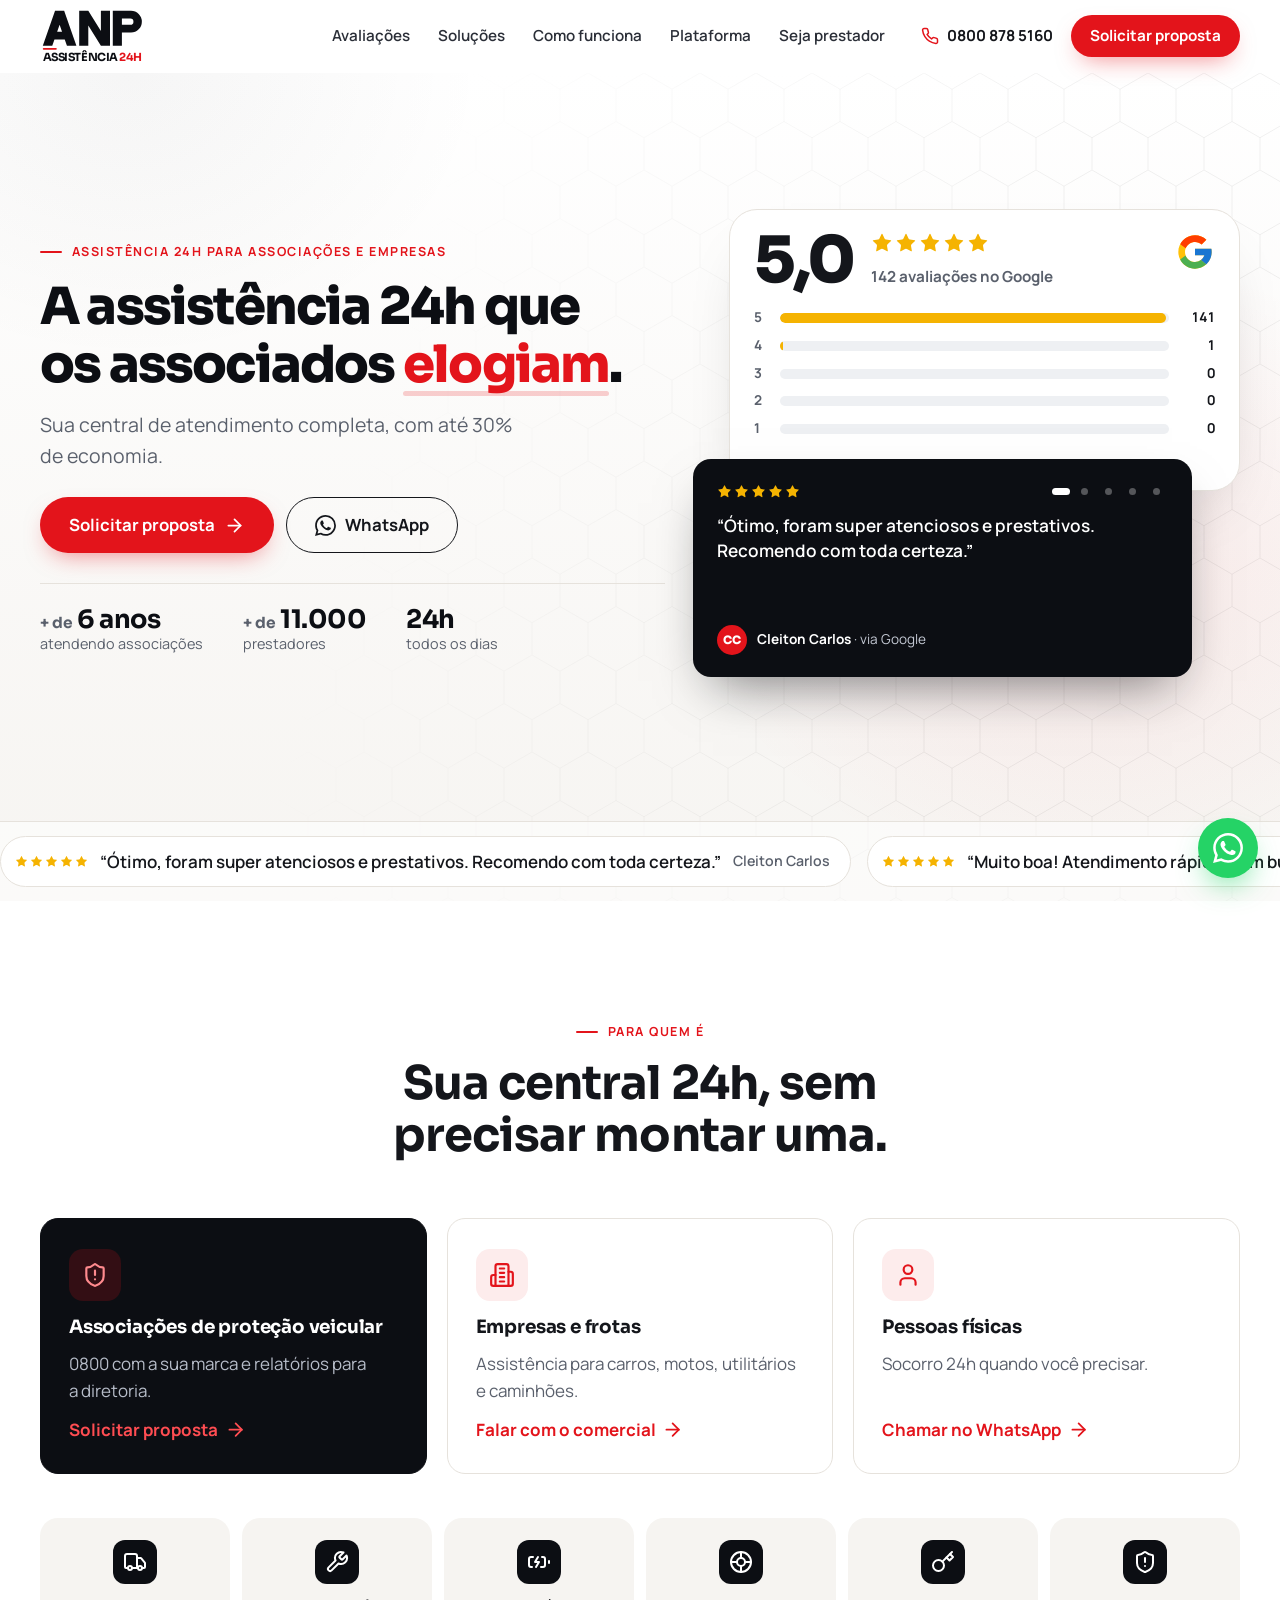
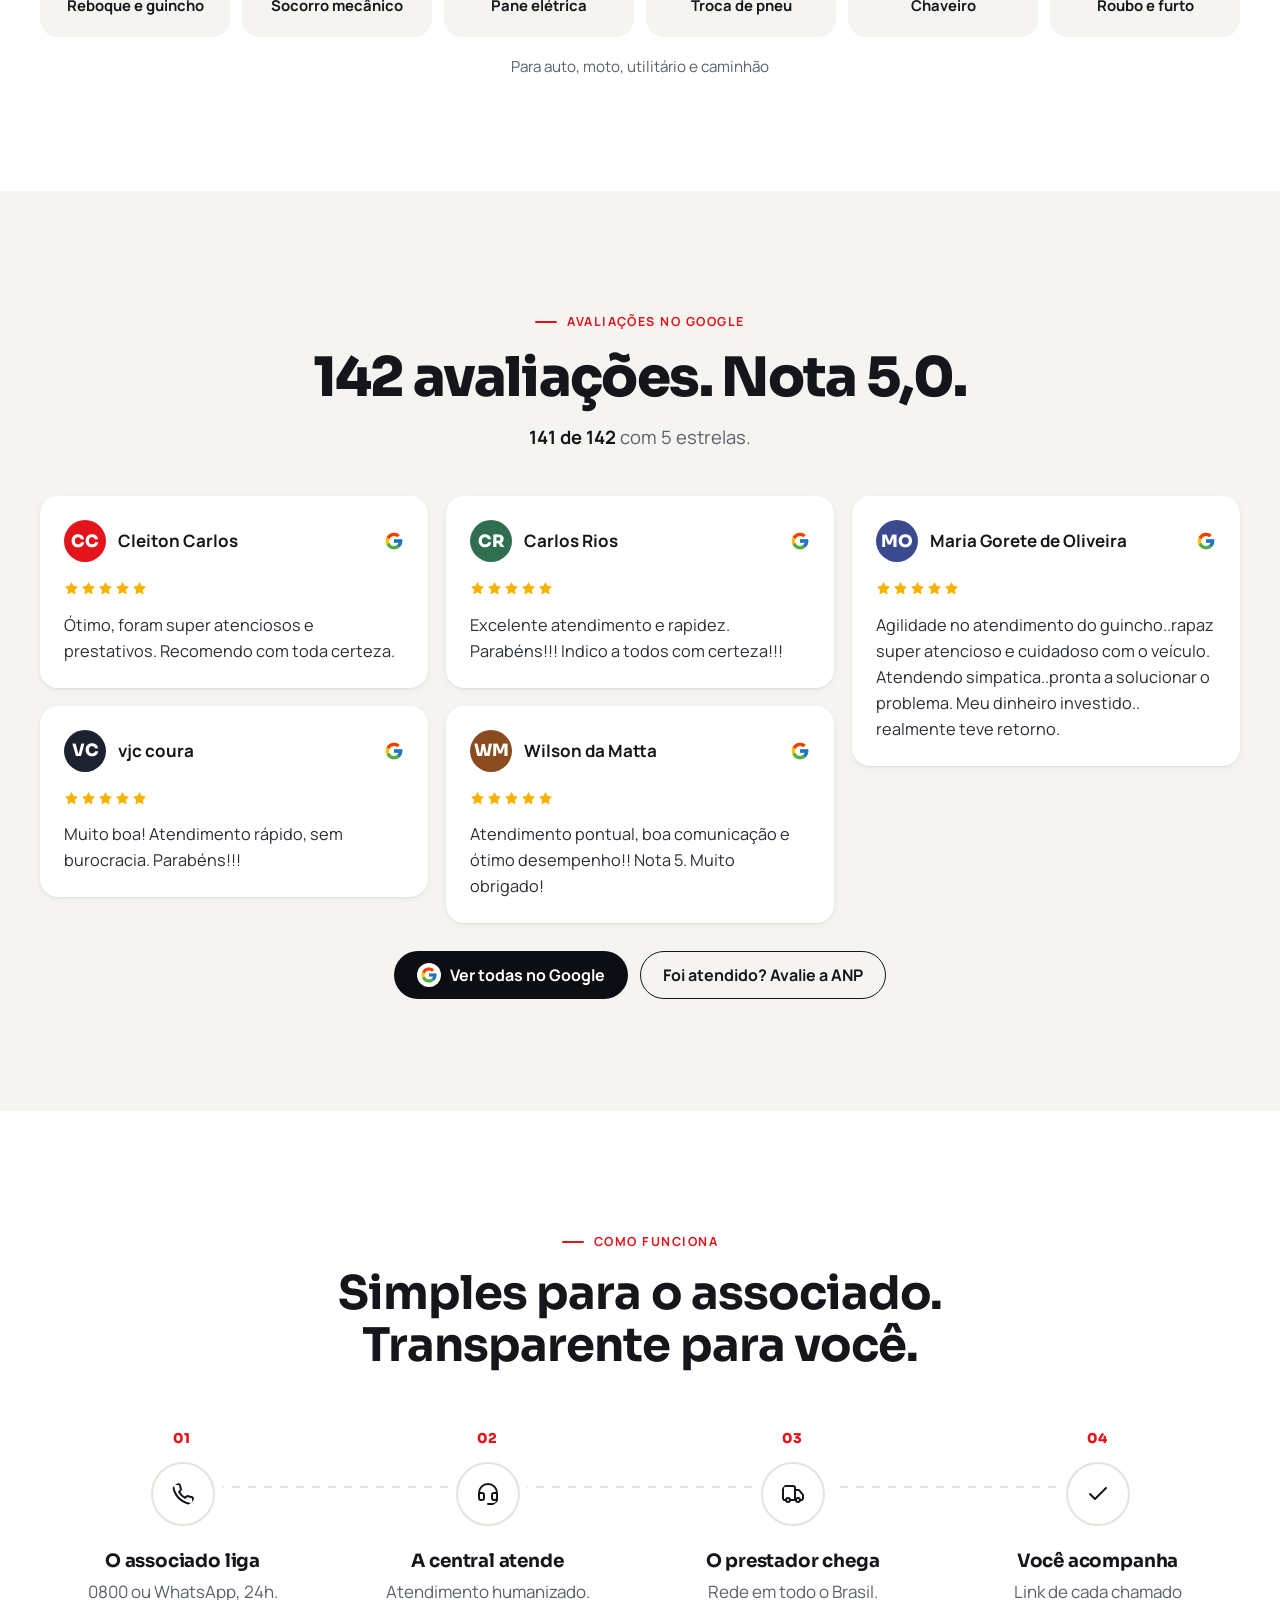
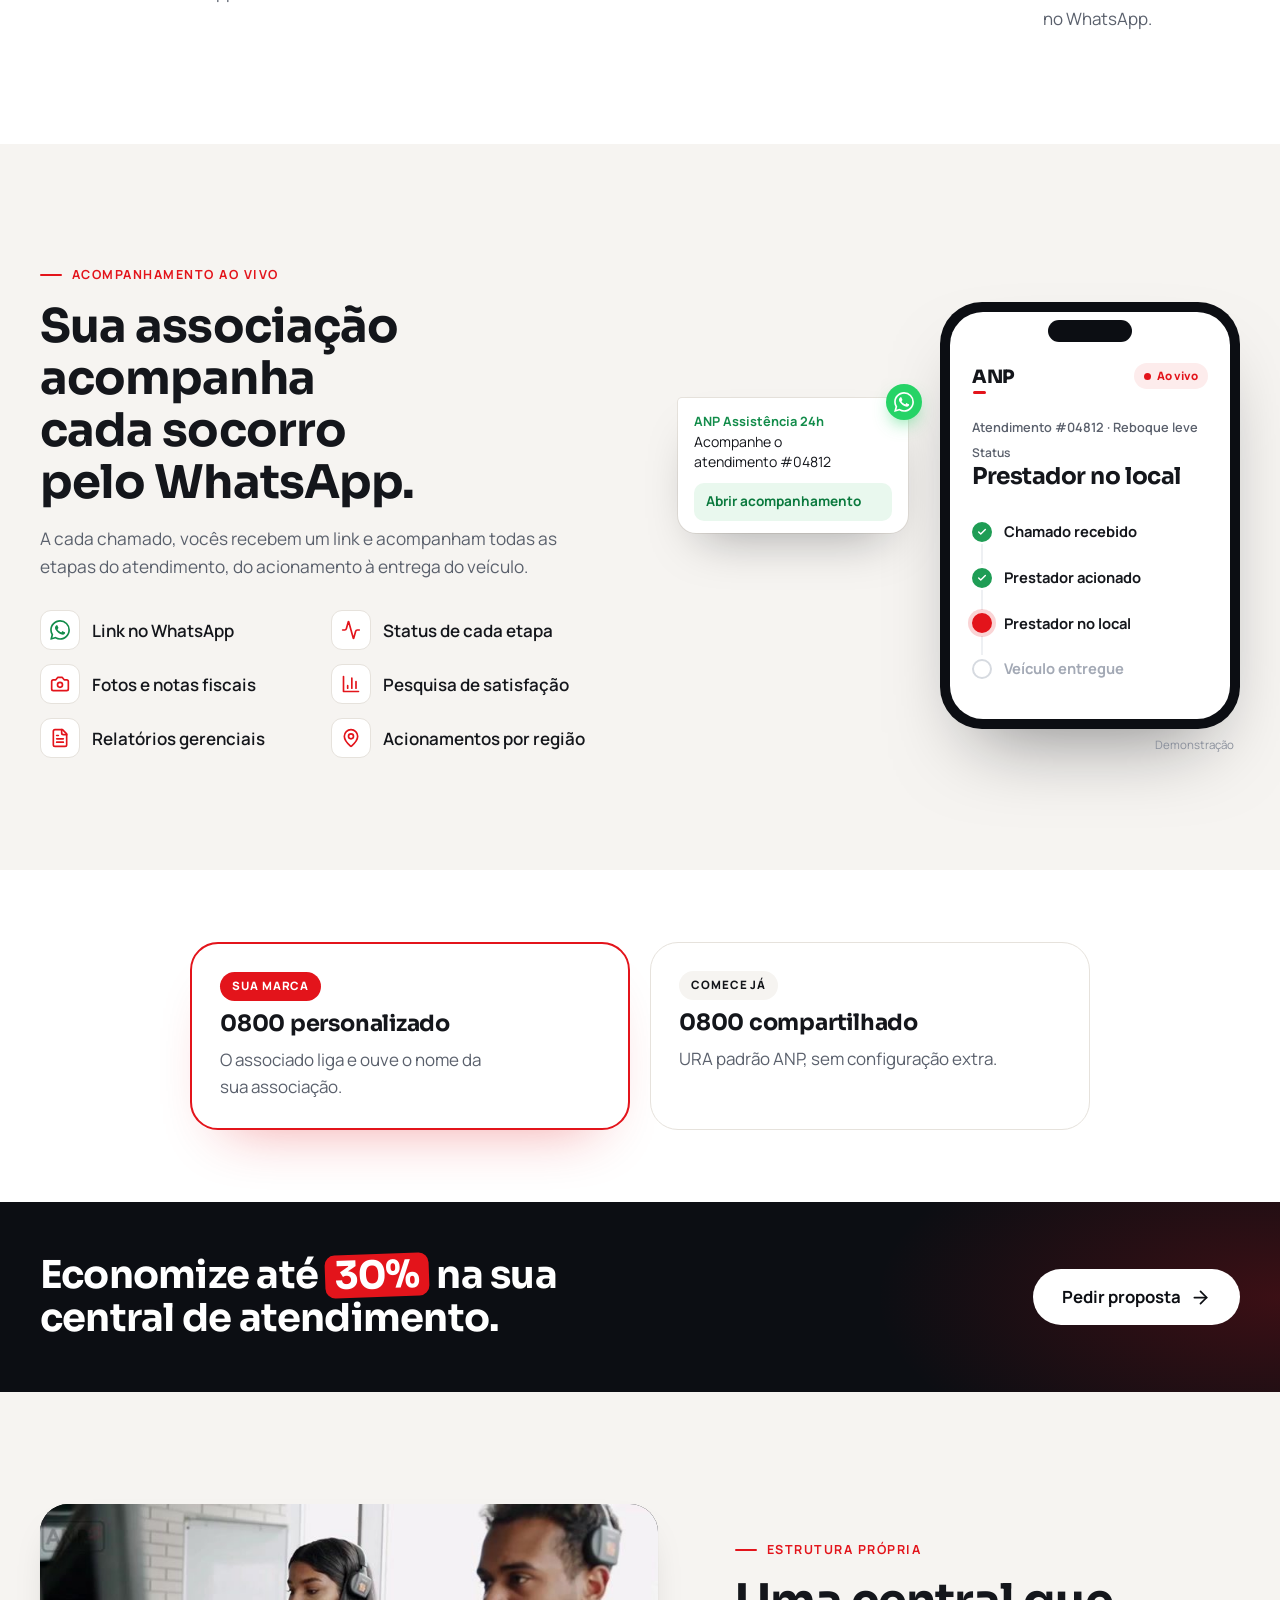
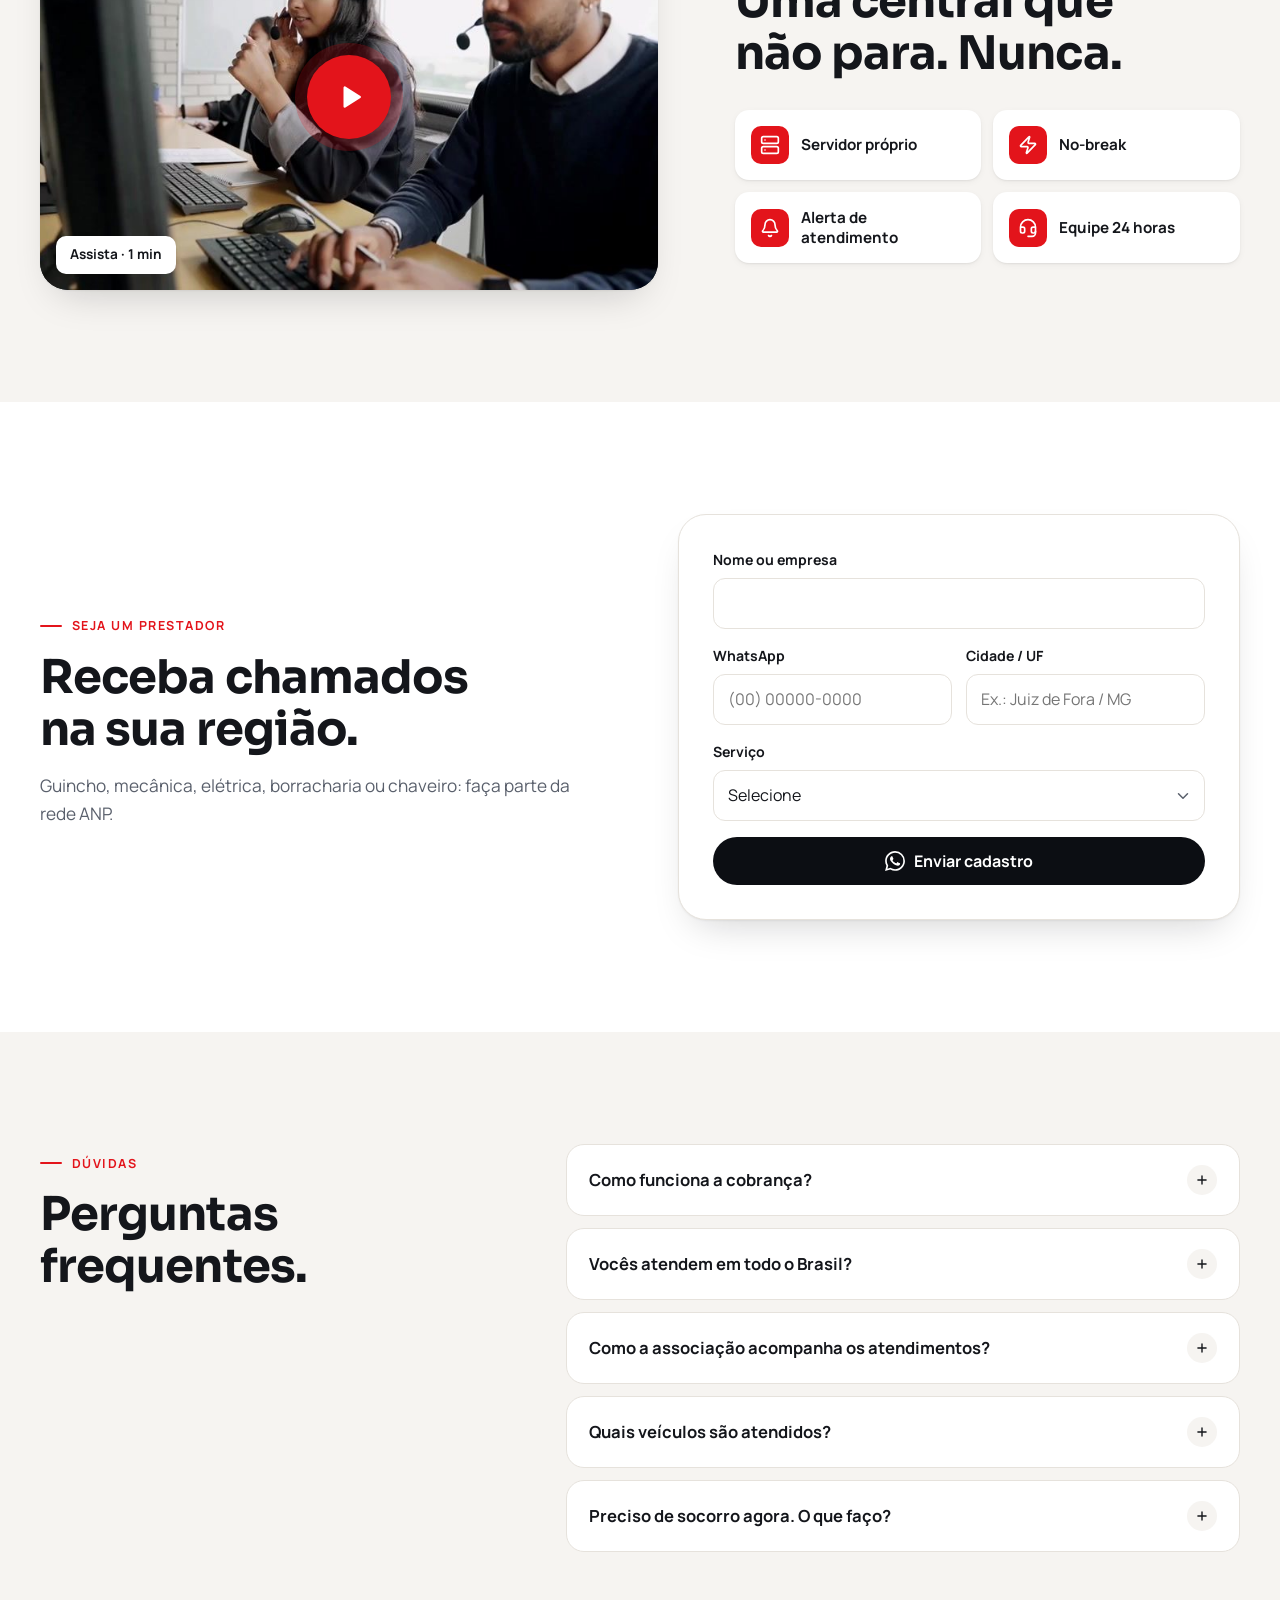
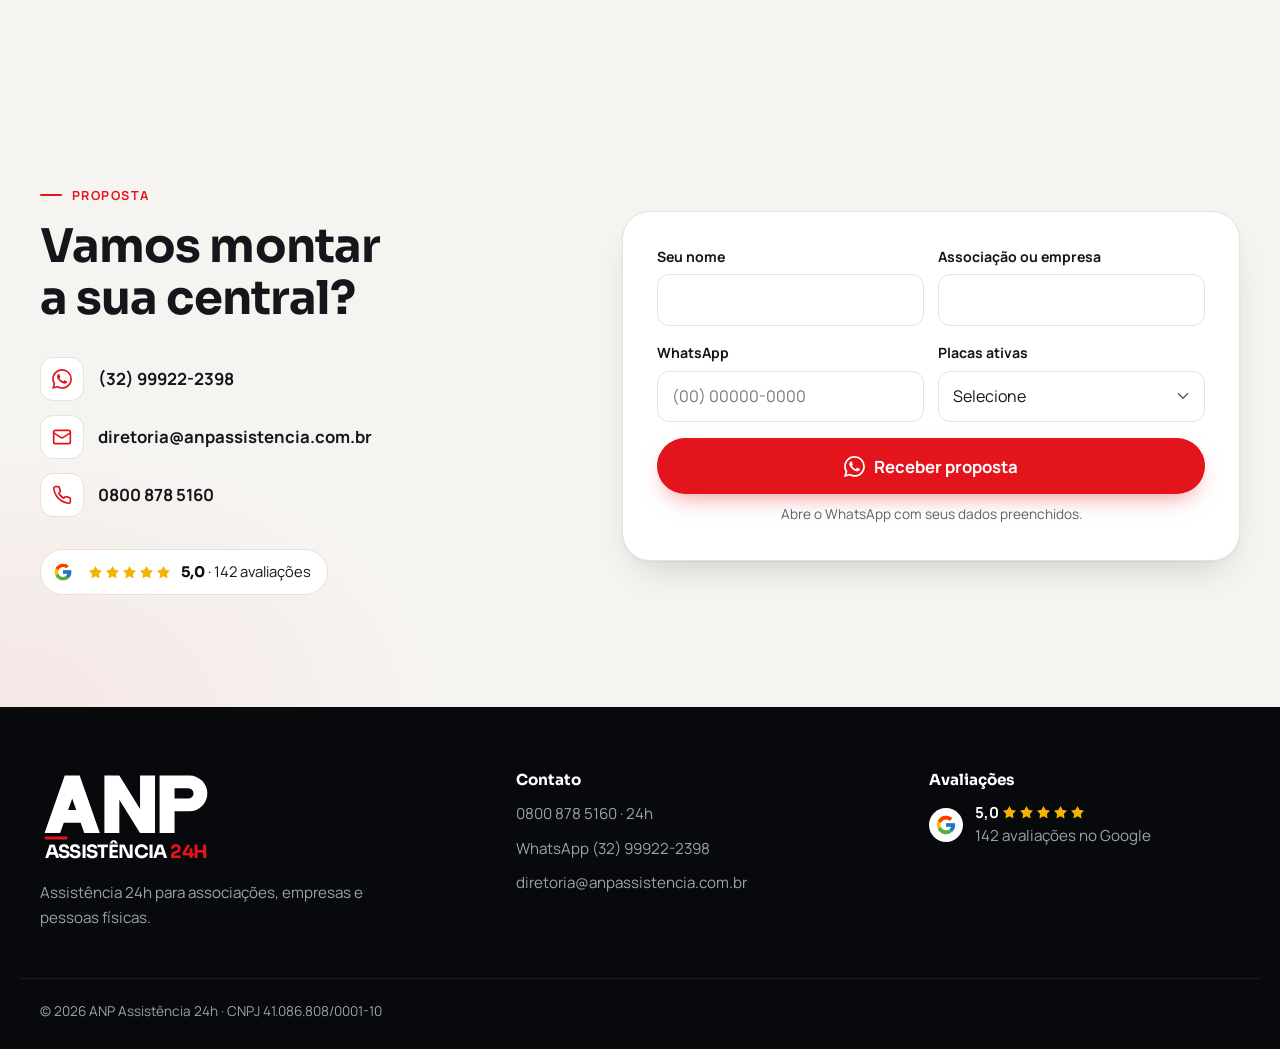
==== commit 38577757: "Tira as fotos do site (volta o topo e a seção de prestadores como antes) Reverte 64dc478: o topo vol" ====
--- a/index.html
+++ b/index.html
@@ -142,16 +142,22 @@
       </div>
 
       <div class="hero-visual">
-        <img class="hero-photo" src="assets/img/fotos/guincho-carregando.jpg" alt="Prestador prendendo uma caminhonete na plataforma do guincho" width="1200" height="900" fetchpriority="high">
         <div class="score-card">
           <div class="score-head">
             <strong class="score-num" data-g="nota">5,0</strong>
             <div>
-              <span class="stars" aria-label="5 de 5 estrelas"><svg><use href="#i-star"/></svg><svg><use href="#i-star"/></svg><svg><use href="#i-star"/></svg><svg><use href="#i-star"/></svg><svg><use href="#i-star"/></svg></span>
+              <span class="stars stars-lg" aria-label="5 de 5 estrelas"><svg><use href="#i-star"/></svg><svg><use href="#i-star"/></svg><svg><use href="#i-star"/></svg><svg><use href="#i-star"/></svg><svg><use href="#i-star"/></svg></span>
               <span class="score-sub"><span data-g="total">142</span> avaliações no Google</span>
             </div>
             <svg class="g-logo g-logo-lg" aria-hidden="true"><use href="#i-google"/></svg>
           </div>
+          <ol class="histo" data-histo aria-label="Distribuição das notas">
+            <li><span>5</span><i style="--w:99.3%"></i><b>141</b></li>
+            <li><span>4</span><i style="--w:0.7%"></i><b>1</b></li>
+            <li><span>3</span><i style="--w:0%"></i><b>0</b></li>
+            <li><span>2</span><i style="--w:0%"></i><b>0</b></li>
+            <li><span>1</span><i style="--w:0%"></i><b>0</b></li>
+          </ol>
         </div>
         <figure class="quote-card" data-quote aria-live="polite">
           <div class="quote-top">
@@ -345,7 +351,6 @@
         <span class="eyebrow">Seja um prestador</span>
         <h2>Receba chamados na sua região.</h2>
         <p>Guincho, mecânica, elétrica, borracharia ou chaveiro: faça parte da rede ANP.</p>
-        <img class="provider-photo" src="assets/img/fotos/prestador-corrente.jpg" alt="Prestador prendendo a corrente na roda do carro sobre a plataforma do guincho" width="1200" height="710" loading="lazy">
       </div>
       <form class="form-card reveal js-wa-form" data-kind="prestador" novalidate>
         <div class="field">
--- a/assets/css/style.css
+++ b/assets/css/style.css
@@ -191,18 +191,22 @@
 .hero-nums b small { font-size: .6em; font-weight: 700; color: var(--muted); letter-spacing: 0; }
 
 /* Nota no Google + depoimento rotativo */
-.hero-visual { position: relative; padding: 26px 0 52px 30px; }
-.hero-photo { display: block; width: 100%; height: auto; aspect-ratio: 4 / 3; object-fit: cover; border-radius: var(--radius-lg); box-shadow: 0 30px 60px -30px rgba(12, 14, 19, .4); }
-.score-card { position: absolute; top: 0; left: 0; z-index: 2; background: var(--white); color: var(--text); border-radius: var(--radius); padding: 14px 18px; border: 1px solid var(--line); box-shadow: 0 20px 44px -20px rgba(12, 14, 19, .4); }
-.score-head { display: flex; align-items: center; gap: 12px; }
-.score-num { font-family: var(--font-display); font-size: 2.8rem; font-weight: 800; line-height: .9; letter-spacing: -.05em; }
-.score-sub { display: block; margin-top: 3px; color: var(--muted); font-weight: 700; font-size: .85rem; }
-.g-logo-lg { width: 28px; height: 28px; margin-left: 4px; }
+.hero-visual { position: relative; }
+.score-card { position: relative; background: var(--white); color: var(--text); border-radius: var(--radius-lg); padding: 28px 28px 56px; border: 1px solid var(--line); box-shadow: 0 30px 60px -32px rgba(12, 14, 19, .28); }
+.score-head { display: flex; align-items: center; gap: 18px; }
+.score-num { font-family: var(--font-display); font-size: 4.6rem; font-weight: 800; line-height: .9; letter-spacing: -.05em; }
+.score-sub { display: block; margin-top: 6px; color: var(--muted); font-weight: 700; font-size: .95rem; }
+.g-logo-lg { width: 40px; height: 40px; margin-left: auto; align-self: flex-start; }
+.histo { display: grid; gap: 8px; margin-top: 24px; }
+.histo li { display: grid; grid-template-columns: 14px 1fr 34px; align-items: center; gap: 12px; font-size: .85rem; font-weight: 700; color: var(--muted); }
+.histo i { position: relative; display: block; height: 10px; border-radius: 6px; background: #eef0f3; overflow: hidden; }
+.histo i::after { content: ""; position: absolute; inset: 0; width: var(--w); background: var(--star); border-radius: inherit; transform-origin: left; animation: grow 1.2s var(--ease) both .3s; }
+.histo b { text-align: right; color: var(--text); font-variant-numeric: tabular-nums; }
 @keyframes grow { from { transform: scaleX(0); } }
 
 .quote-card {
-  position: absolute; z-index: 1; left: 64px; right: -14px; bottom: 0;
-  margin: 0; padding: 20px 22px;
+  position: relative; z-index: 1;
+  margin: -32px 48px 0 -36px; padding: 22px 24px;
   background: var(--ink); color: var(--white);
   border-radius: var(--radius); box-shadow: 0 24px 50px -20px rgba(12, 14, 19, .55);
   transition: opacity .45s, transform .45s var(--ease);
@@ -214,7 +218,7 @@
 .quote-dots button { width: 22px; height: 22px; padding: 0; border: 0; background: none; display: grid; place-items: center; cursor: pointer; }
 .quote-dots button::before { content: ""; width: 7px; height: 7px; border-radius: 4px; background: rgba(255, 255, 255, .3); transition: width .3s var(--ease), background-color .3s; }
 .quote-dots button[aria-current="true"]::before { width: 18px; background: var(--white); }
-.quote-card blockquote { margin: 10px 0 12px; font-size: 1.08rem; font-weight: 600; line-height: 1.45; }
+.quote-card blockquote { margin: 10px 0 12px; min-height: calc(1.45em * 4); font-size: 1.08rem; font-weight: 600; line-height: 1.45; }
 .quote-card figcaption { display: flex; align-items: center; gap: 10px; font-size: .85rem; color: #c4c9d4; }
 .quote-card figcaption b { color: var(--white); }
 .quote-avatar { width: 30px; height: 30px; border-radius: 50%; display: grid; place-items: center; flex: none; background: var(--red); color: var(--white); font-family: var(--font-display); font-weight: 800; font-size: .72rem; }
@@ -368,7 +372,6 @@
 /* Prestador */
 .provider-layout { display: grid; grid-template-columns: 1fr 1fr; gap: clamp(36px, 6vw, 80px); align-items: center; }
 .provider-copy > p { margin-top: 16px; color: var(--muted); font-size: 1.08rem; }
-.provider-photo { display: block; width: 100%; height: auto; margin-top: 28px; border-radius: var(--radius-lg); aspect-ratio: 16 / 10; object-fit: cover; }
 
 /* Formulários */
 .form-card { padding: clamp(24px, 3vw, 34px); border-radius: var(--radius-lg); background: var(--white); border: 1px solid var(--line); box-shadow: var(--shadow); display: grid; gap: 16px; }
@@ -462,7 +465,9 @@
   .hero .lead { margin-top: 16px; }
   .hero-ctas { margin-top: 26px; }
   .hero-nums { margin-top: 30px; padding-top: 20px; }
-  .score-num { font-size: 2.5rem; }
+  .score-card { padding: 22px 24px 50px; }
+  .score-num { font-size: 4rem; }
+  .histo { margin-top: 18px; gap: 6px; }
   .praise { padding: 14px 0; }
 }
 
@@ -515,13 +520,11 @@
   .hero-nums { display: grid; grid-template-columns: repeat(3, 1fr); gap: 12px; }
   .hero-nums b { font-size: 1.25rem; }
   .hero-nums span { font-size: .8rem; line-height: 1.3; }
-  .hero-visual { padding: 18px 0 0 8px; }
-  .score-card { padding: 10px 14px; }
-  .score-num { font-size: 2.2rem; }
-  .score-sub { font-size: .78rem; }
-  .g-logo-lg { width: 22px; height: 22px; }
-  .quote-card { position: relative; left: auto; right: auto; bottom: auto; margin: -28px 6px 0 18px; padding: 16px 18px; }
-  .quote-card blockquote { font-size: 1rem; }
+  .score-card { padding: 22px 20px 52px; }
+  .score-num { font-size: 3.6rem; }
+  .g-logo-lg { width: 30px; height: 30px; }
+  .quote-card { margin: -32px 12px 0; padding: 18px 20px; }
+  .quote-card blockquote { font-size: 1rem; min-height: 0; }
 
   .praise { padding: 14px 0; }
   .praise-item { padding: 10px 16px 10px 12px; font-size: .92rem; }
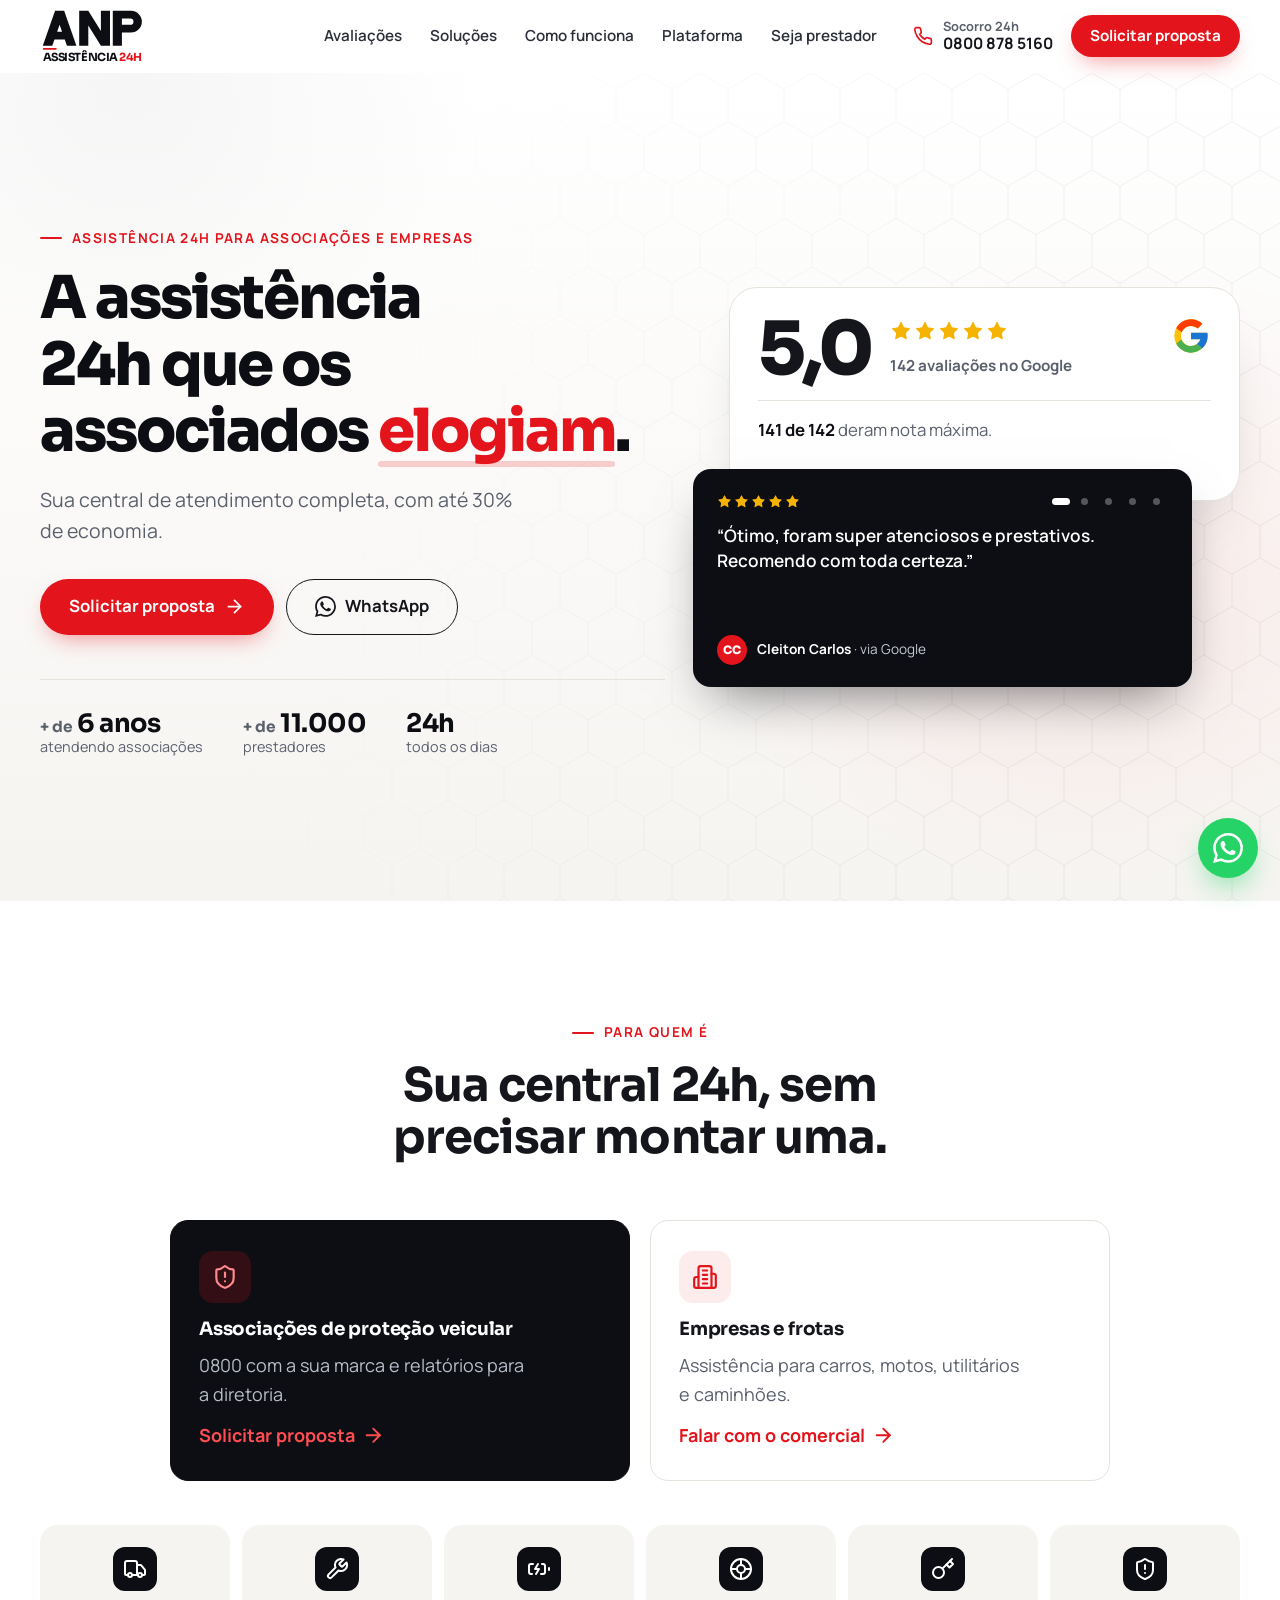
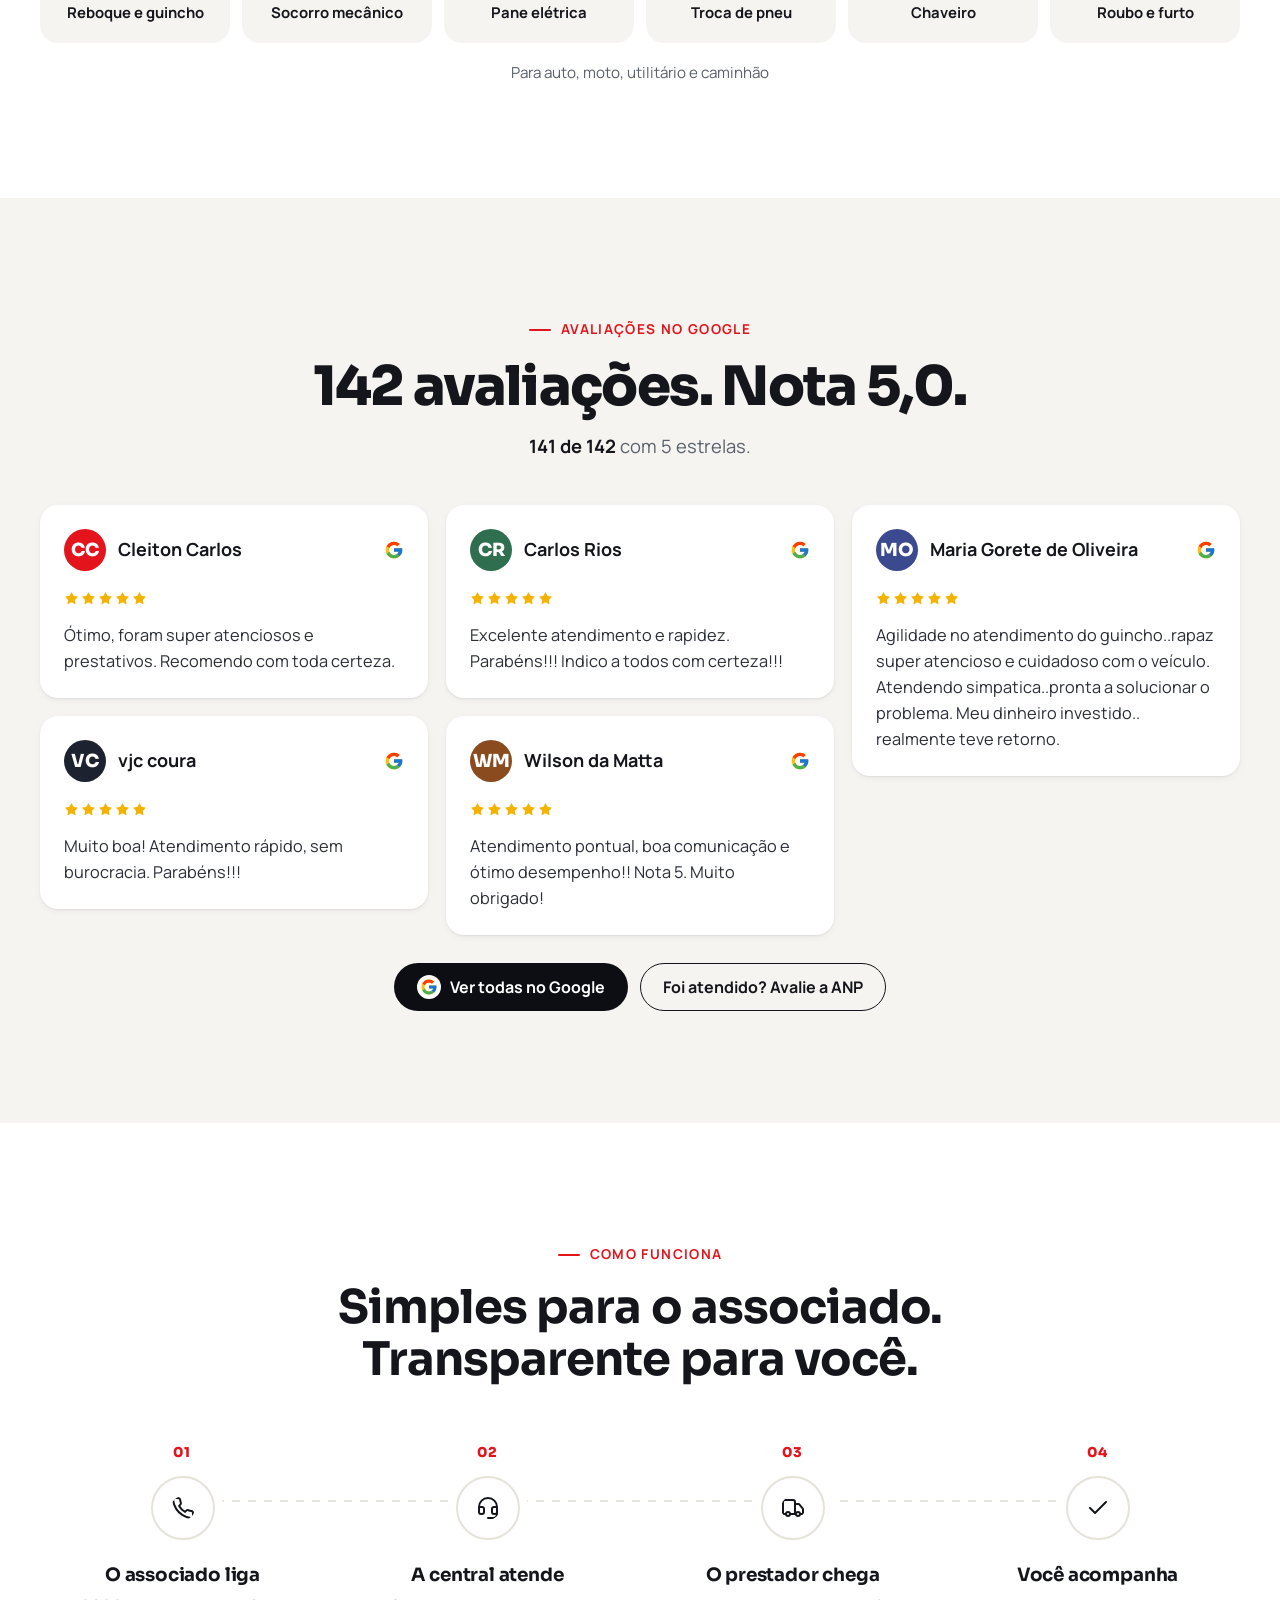
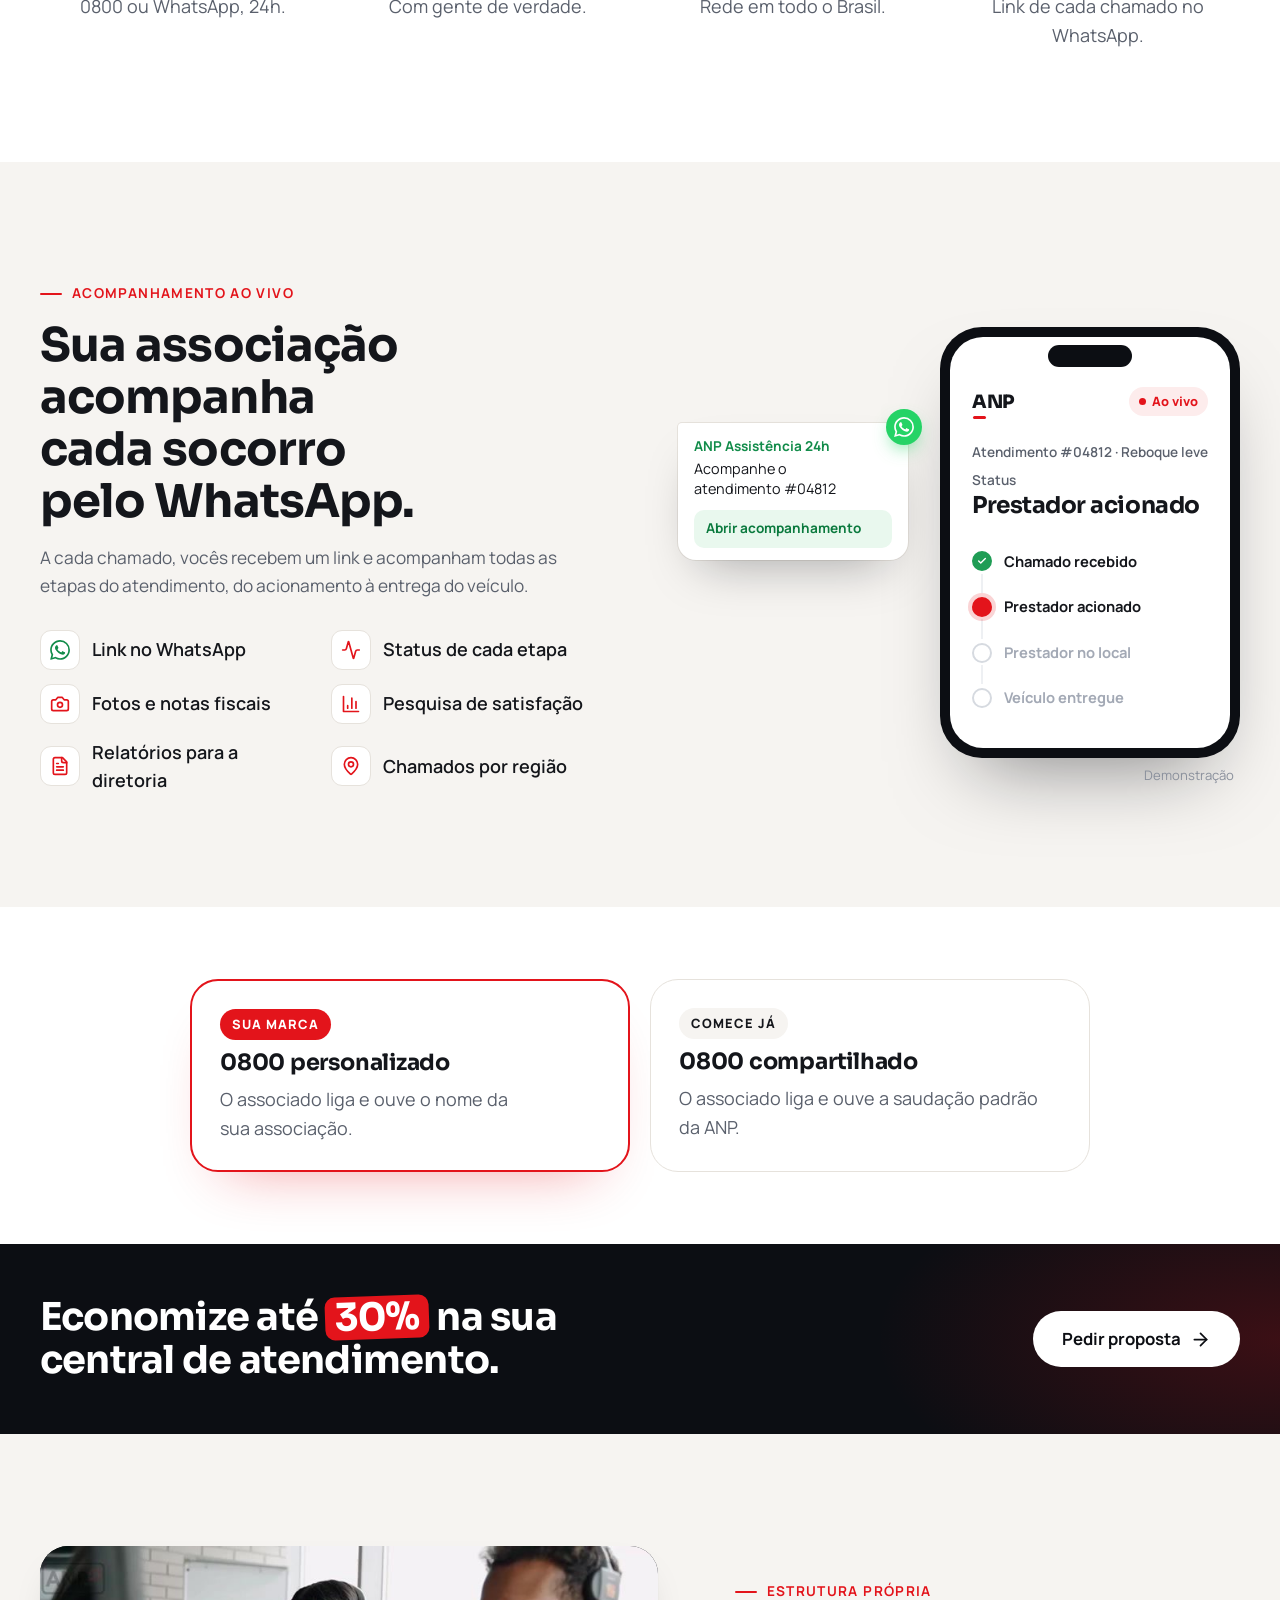
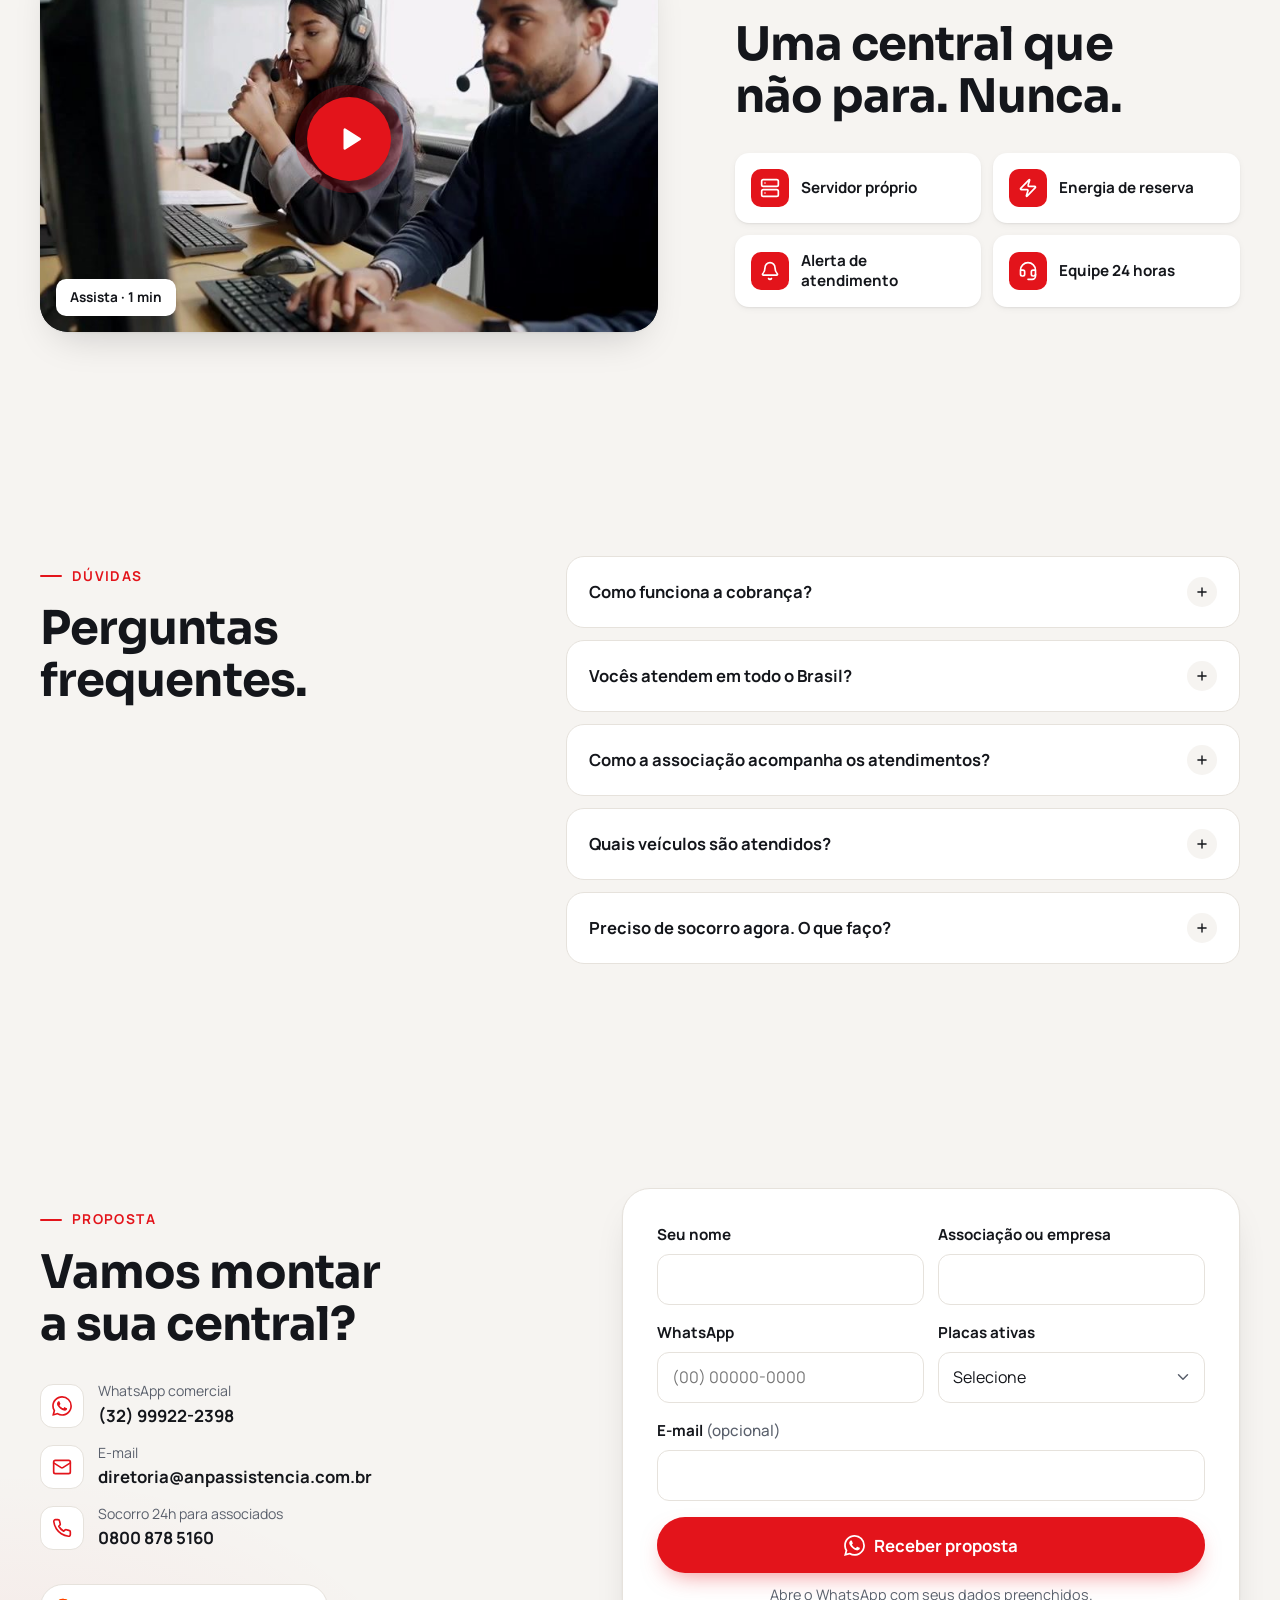
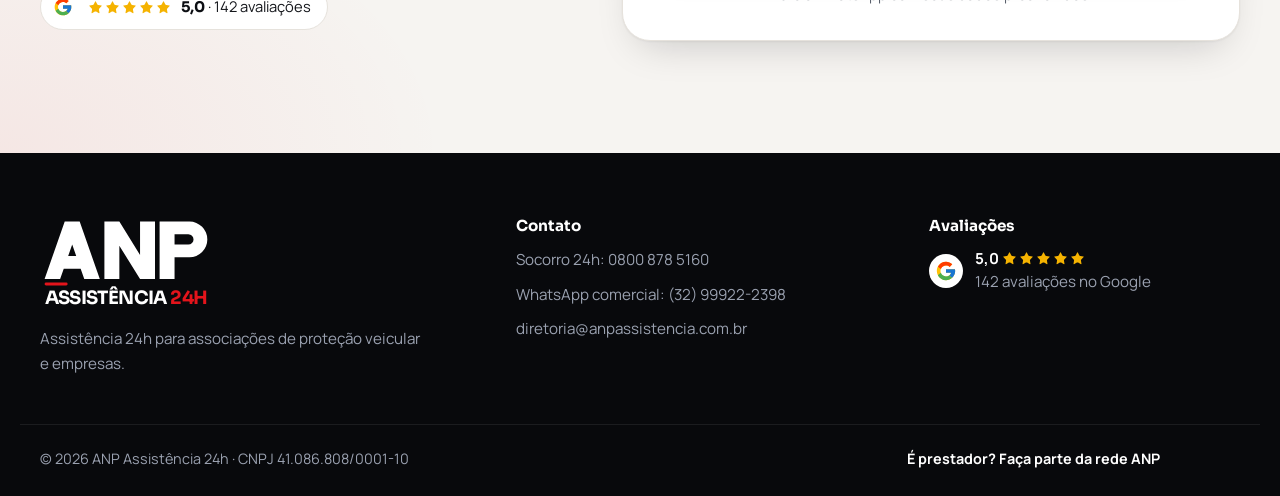
==== commit ac6ed562: "Foca a página nas associações e move o cadastro de prestador para página própria - Sai o card de pes" ====
--- a/index.html
+++ b/index.html
@@ -35,7 +35,7 @@
     "url": "https://anpassistencia.com.br/",
     "logo": "https://anpassistencia.com.br/assets/img/logo/anp-icone-512.png",
     "image": "https://anpassistencia.com.br/assets/img/og-image.jpg",
-    "description": "Central de assistência 24h para associações de proteção veicular, empresas e pessoas físicas.",
+    "description": "Central de assistência 24h para associações de proteção veicular e empresas.",
     "telephone": "+55-800-878-5160",
     "email": "diretoria@anpassistencia.com.br",
     "taxID": "41.086.808/0001-10",
@@ -56,7 +56,6 @@
 <svg width="0" height="0" style="position:absolute" aria-hidden="true">
   <defs>
     <symbol id="i-phone" viewBox="0 0 24 24"><path d="M22 16.92v3a2 2 0 0 1-2.18 2 19.79 19.79 0 0 1-8.63-3.07 19.5 19.5 0 0 1-6-6 19.79 19.79 0 0 1-3.07-8.67A2 2 0 0 1 4.11 2h3a2 2 0 0 1 2 1.72 12.84 12.84 0 0 0 .7 2.81 2 2 0 0 1-.45 2.11L8.09 9.91a16 16 0 0 0 6 6l1.27-1.27a2 2 0 0 1 2.11-.45 12.84 12.84 0 0 0 2.81.7A2 2 0 0 1 22 16.92z"/></symbol>
-    <symbol id="i-clock" viewBox="0 0 24 24"><circle cx="12" cy="12" r="10"/><path d="M12 6v6l4 2"/></symbol>
     <symbol id="i-truck" viewBox="0 0 24 24"><path d="M14 18V6a2 2 0 0 0-2-2H4a2 2 0 0 0-2 2v11a1 1 0 0 0 1 1h2"/><path d="M15 18H9"/><path d="M19 18h2a1 1 0 0 0 1-1v-3.65a1 1 0 0 0-.22-.624l-3.48-4.35A1 1 0 0 0 17.52 8H14"/><circle cx="17" cy="18" r="2"/><circle cx="7" cy="18" r="2"/></symbol>
     <symbol id="i-wrench" viewBox="0 0 24 24"><path d="M14.7 6.3a1 1 0 0 0 0 1.4l1.6 1.6a1 1 0 0 0 1.4 0l3.77-3.77a6 6 0 0 1-7.94 7.94l-6.91 6.91a2.12 2.12 0 0 1-3-3l6.91-6.91a6 6 0 0 1 7.94-7.94l-3.76 3.76z"/></symbol>
     <symbol id="i-battery" viewBox="0 0 24 24"><path d="M15 7h1a2 2 0 0 1 2 2v6a2 2 0 0 1-2 2h-2"/><path d="M6 7H4a2 2 0 0 0-2 2v6a2 2 0 0 0 2 2h1"/><path d="m11 7-3 5h4l-3 5"/><path d="M22 11v2"/></symbol>
@@ -72,21 +71,12 @@
     <symbol id="i-camera" viewBox="0 0 24 24"><path d="M14.5 4h-5L7 7H4a2 2 0 0 0-2 2v9a2 2 0 0 0 2 2h16a2 2 0 0 0 2-2V9a2 2 0 0 0-2-2h-3l-2.5-3z"/><circle cx="12" cy="13" r="3"/></symbol>
     <symbol id="i-chart" viewBox="0 0 24 24"><path d="M3 3v18h18"/><path d="M18 17V9M13 17V5M8 17v-3"/></symbol>
     <symbol id="i-check" viewBox="0 0 24 24"><path d="M20 6 9 17l-5-5"/></symbol>
-    <symbol id="i-users" viewBox="0 0 24 24"><path d="M16 21v-2a4 4 0 0 0-4-4H6a4 4 0 0 0-4 4v2"/><circle cx="9" cy="7" r="4"/><path d="M22 21v-2a4 4 0 0 0-3-3.87"/><path d="M16 3.13a4 4 0 0 1 0 7.75"/></symbol>
     <symbol id="i-building" viewBox="0 0 24 24"><path d="M6 22V4a2 2 0 0 1 2-2h8a2 2 0 0 1 2 2v18Z"/><path d="M6 12H4a2 2 0 0 0-2 2v6a2 2 0 0 0 2 2h2"/><path d="M18 9h2a2 2 0 0 1 2 2v9a2 2 0 0 1-2 2h-2"/><path d="M10 6h4M10 10h4M10 14h4M10 18h4"/></symbol>
-    <symbol id="i-user" viewBox="0 0 24 24"><path d="M19 21v-2a4 4 0 0 0-4-4H9a4 4 0 0 0-4 4v2"/><circle cx="12" cy="7" r="4"/></symbol>
     <symbol id="i-headset" viewBox="0 0 24 24"><path d="M3 11h3a2 2 0 0 1 2 2v3a2 2 0 0 1-2 2H5a2 2 0 0 1-2-2v-5Zm0 0a9 9 0 1 1 18 0m0 0v5a2 2 0 0 1-2 2h-1a2 2 0 0 1-2-2v-3a2 2 0 0 1 2-2h3Z"/><path d="M21 16v2a4 4 0 0 1-4 4h-5"/></symbol>
-    <symbol id="i-trend" viewBox="0 0 24 24"><path d="M16 17h6v-6"/><path d="m22 17-8.5-8.5-5 5L2 7"/></symbol>
     <symbol id="i-arrow" viewBox="0 0 24 24"><path d="M5 12h14"/><path d="m12 5 7 7-7 7"/></symbol>
     <symbol id="i-menu" viewBox="0 0 24 24"><path d="M4 6h16M4 12h16M4 18h16"/></symbol>
     <symbol id="i-x" viewBox="0 0 24 24"><path d="M18 6 6 18M6 6l12 12"/></symbol>
-    <symbol id="i-locate" viewBox="0 0 24 24"><path d="M2 12h3M19 12h3M12 2v3M12 19v3"/><circle cx="12" cy="12" r="7"/><circle cx="12" cy="12" r="3"/></symbol>
-    <symbol id="i-fuel" viewBox="0 0 24 24"><path d="M3 22h12M4 9h10"/><path d="M14 22V4a2 2 0 0 0-2-2H6a2 2 0 0 0-2 2v18"/><path d="M14 13h2a2 2 0 0 1 2 2v2a2 2 0 0 0 2 2 2 2 0 0 0 2-2V9.83a2 2 0 0 0-.59-1.42L18 5"/></symbol>
-    <symbol id="i-history" viewBox="0 0 24 24"><path d="M3 12a9 9 0 1 0 9-9 9.75 9.75 0 0 0-6.74 2.74L3 8"/><path d="M3 3v5h5"/><path d="M12 7v5l4 2"/></symbol>
     <symbol id="i-mail" viewBox="0 0 24 24"><rect width="20" height="16" x="2" y="4" rx="2"/><path d="m22 7-8.97 5.7a1.94 1.94 0 0 1-2.06 0L2 7"/></symbol>
-    <symbol id="i-badge" viewBox="0 0 24 24"><path d="M3.85 8.62a4 4 0 0 1 4.78-4.77 4 4 0 0 1 6.74 0 4 4 0 0 1 4.78 4.78 4 4 0 0 1 0 6.74 4 4 0 0 1-4.77 4.78 4 4 0 0 1-6.75 0 4 4 0 0 1-4.78-4.77 4 4 0 0 1 0-6.76Z"/><path d="m9 12 2 2 4-4"/></symbol>
-    <symbol id="i-power" viewBox="0 0 24 24"><path d="M12 2v10"/><path d="M18.4 6.6a9 9 0 1 1-12.77.04"/></symbol>
-    <symbol id="i-phone-app" viewBox="0 0 24 24"><rect width="14" height="20" x="5" y="2" rx="2"/><path d="M12 18h.01"/></symbol>
     <symbol id="i-play" viewBox="0 0 24 24"><path d="M6 4.5v15a1 1 0 0 0 1.52.85l12-7.5a1 1 0 0 0 0-1.7l-12-7.5A1 1 0 0 0 6 4.5Z"/></symbol>
     <symbol id="i-star" viewBox="0 0 24 24"><path d="M11.525 2.295a.53.53 0 0 1 .95 0l2.31 4.679a2.123 2.123 0 0 0 1.595 1.16l5.166.756a.53.53 0 0 1 .294.904l-3.736 3.638a2.123 2.123 0 0 0-.611 1.878l.882 5.14a.53.53 0 0 1-.771.56l-4.618-2.428a2.122 2.122 0 0 0-1.973 0L6.396 21.01a.53.53 0 0 1-.77-.56l.881-5.139a2.122 2.122 0 0 0-.611-1.879L2.16 9.795a.53.53 0 0 1 .294-.906l5.165-.755a2.122 2.122 0 0 0 1.597-1.16z"/></symbol>
     <symbol id="i-whatsapp" viewBox="0 0 24 24"><path d="M17.472 14.382c-.297-.149-1.758-.867-2.03-.967-.273-.099-.471-.148-.67.15-.197.297-.767.966-.94 1.164-.173.199-.347.223-.644.075-.297-.15-1.255-.463-2.39-1.475-.883-.788-1.48-1.761-1.653-2.059-.173-.297-.018-.458.13-.606.134-.133.298-.347.446-.52.149-.174.198-.298.298-.497.099-.198.05-.371-.025-.52-.075-.149-.669-1.612-.916-2.207-.242-.579-.487-.5-.669-.51-.173-.008-.371-.01-.57-.01-.198 0-.52.074-.792.372-.272.297-1.04 1.016-1.04 2.479 0 1.462 1.065 2.875 1.213 3.074.149.198 2.096 3.2 5.077 4.487.709.306 1.262.489 1.694.625.712.227 1.36.195 1.871.118.571-.085 1.758-.719 2.006-1.413.248-.694.248-1.289.173-1.413-.074-.124-.272-.198-.57-.347m-5.421 7.403h-.004a9.87 9.87 0 0 1-5.031-1.378l-.361-.214-3.741.982.998-3.648-.235-.374a9.86 9.86 0 0 1-1.51-5.26c.001-5.45 4.436-9.884 9.888-9.884 2.64 0 5.122 1.03 6.988 2.898a9.825 9.825 0 0 1 2.893 6.994c-.003 5.45-4.437 9.884-9.885 9.884m8.413-18.297A11.815 11.815 0 0 0 12.05 0C5.495 0 .16 5.335.157 11.892c0 2.096.547 4.142 1.588 5.945L.057 24l6.305-1.654a11.882 11.882 0 0 0 5.683 1.448h.005c6.554 0 11.89-5.335 11.893-11.893a11.821 11.821 0 0 0-3.48-8.413Z"/></symbol>
@@ -106,11 +96,11 @@
       <a href="#solucoes">Soluções</a>
       <a href="#como-funciona">Como funciona</a>
       <a href="#plataforma">Plataforma</a>
-      <a href="#prestador">Seja prestador</a>
+      <a href="prestador.html">Seja prestador</a>
       <a class="btn btn-primary nav-cta-mobile" href="#proposta">Solicitar proposta</a>
     </nav>
     <div class="header-actions">
-      <a class="header-phone" href="tel:08008785160" aria-label="Socorro 24h: 0800 878 5160"><svg class="ic"><use href="#i-phone"/></svg>0800 878 5160</a>
+      <a class="header-phone" href="tel:08008785160"><svg class="ic"><use href="#i-phone"/></svg><span><small>Socorro 24h</small>0800 878 5160</span></a>
       <a class="btn btn-primary btn-sm" href="#proposta">Solicitar proposta</a>
       <button class="menu-toggle" type="button" aria-controls="menu" aria-expanded="false" aria-label="Abrir menu">
         <svg class="ic ic-open"><use href="#i-menu"/></svg>
@@ -151,13 +141,7 @@
             </div>
             <svg class="g-logo g-logo-lg" aria-hidden="true"><use href="#i-google"/></svg>
           </div>
-          <ol class="histo" data-histo aria-label="Distribuição das notas">
-            <li><span>5</span><i style="--w:99.3%"></i><b>141</b></li>
-            <li><span>4</span><i style="--w:0.7%"></i><b>1</b></li>
-            <li><span>3</span><i style="--w:0%"></i><b>0</b></li>
-            <li><span>2</span><i style="--w:0%"></i><b>0</b></li>
-            <li><span>1</span><i style="--w:0%"></i><b>0</b></li>
-          </ol>
+          <p class="score-line" data-g-cinco><b>141 de 142</b> deram nota máxima.</p>
         </div>
         <figure class="quote-card" data-quote aria-live="polite">
           <div class="quote-top">
@@ -168,9 +152,6 @@
           <figcaption><span class="quote-avatar" aria-hidden="true">CC</span><span><b>Cleiton Carlos</b> · via Google</span></figcaption>
         </figure>
       </div>
-    </div>
-    <div class="praise" aria-label="Elogios no Google">
-      <div class="praise-track" data-marquee></div>
     </div>
   </section>
 
@@ -194,12 +175,6 @@
           <p>Assistência para carros, motos, utilitários e caminhões.</p>
           <span class="link-arrow">Falar com o comercial <svg class="ic"><use href="#i-arrow"/></svg></span>
         </a>
-        <a class="audience-card reveal js-wa" href="https://wa.me/5532999222398" data-msg="Olá! Sou pessoa física e quero saber sobre a assistência 24h da ANP." target="_blank" rel="noopener">
-          <span class="card-icon"><svg class="ic"><use href="#i-user"/></svg></span>
-          <h3>Pessoas físicas</h3>
-          <p>Socorro 24h quando você precisar.</p>
-          <span class="link-arrow">Chamar no WhatsApp <svg class="ic"><use href="#i-arrow"/></svg></span>
-        </a>
       </div>
 
       <ul class="tiles reveal" aria-label="Serviços">
@@ -239,7 +214,7 @@
       </div>
       <ol class="steps">
         <li class="step reveal"><span class="step-num">01</span><svg class="ic"><use href="#i-phone"/></svg><h3>O associado liga</h3><p>0800 ou WhatsApp, 24h.</p></li>
-        <li class="step reveal"><span class="step-num">02</span><svg class="ic"><use href="#i-headset"/></svg><h3>A central atende</h3><p>Atendimento humanizado.</p></li>
+        <li class="step reveal"><span class="step-num">02</span><svg class="ic"><use href="#i-headset"/></svg><h3>A central atende</h3><p>Com gente de verdade.</p></li>
         <li class="step reveal"><span class="step-num">03</span><svg class="ic"><use href="#i-truck"/></svg><h3>O prestador chega</h3><p>Rede em todo o Brasil.</p></li>
         <li class="step reveal"><span class="step-num">04</span><svg class="ic"><use href="#i-check"/></svg><h3>Você acompanha</h3><p>Link de cada chamado no WhatsApp.</p></li>
       </ol>
@@ -258,8 +233,8 @@
           <li><svg class="ic"><use href="#i-activity"/></svg>Status de cada etapa</li>
           <li><svg class="ic"><use href="#i-camera"/></svg>Fotos e notas fiscais</li>
           <li><svg class="ic"><use href="#i-chart"/></svg>Pesquisa de satisfação</li>
-          <li><svg class="ic"><use href="#i-file"/></svg>Relatórios gerenciais</li>
-          <li><svg class="ic"><use href="#i-pin"/></svg>Acionamentos por região</li>
+          <li><svg class="ic"><use href="#i-file"/></svg>Relatórios para a diretoria</li>
+          <li><svg class="ic"><use href="#i-pin"/></svg>Chamados por região</li>
         </ul>
       </div>
 
@@ -309,7 +284,7 @@
         <article class="plan reveal">
           <span class="plan-tag plan-tag-muted">Comece já</span>
           <h3>0800 compartilhado</h3>
-          <p>URA padrão ANP, sem configuração extra.</p>
+          <p>O associado liga e ouve a saudação padrão da ANP.</p>
         </article>
       </div>
     </div>
@@ -336,53 +311,11 @@
         <h2>Uma central que não para. Nunca.</h2>
         <ul class="infra-grid">
           <li><svg class="ic"><use href="#i-server"/></svg>Servidor próprio</li>
-          <li><svg class="ic"><use href="#i-zap"/></svg>No-break</li>
+          <li><svg class="ic"><use href="#i-zap"/></svg>Energia de reserva</li>
           <li><svg class="ic"><use href="#i-bell"/></svg>Alerta de atendimento</li>
           <li><svg class="ic"><use href="#i-headset"/></svg>Equipe 24 horas</li>
         </ul>
       </div>
-    </div>
-  </section>
-
-  <!-- PRESTADOR -->
-  <section class="section" id="prestador">
-    <div class="container provider-layout">
-      <div class="provider-copy reveal">
-        <span class="eyebrow">Seja um prestador</span>
-        <h2>Receba chamados na sua região.</h2>
-        <p>Guincho, mecânica, elétrica, borracharia ou chaveiro: faça parte da rede ANP.</p>
-      </div>
-      <form class="form-card reveal js-wa-form" data-kind="prestador" novalidate>
-        <div class="field">
-          <label for="p-nome">Nome ou empresa</label>
-          <input id="p-nome" name="Nome" autocomplete="name" required>
-        </div>
-        <div class="field-row">
-          <div class="field">
-            <label for="p-whats">WhatsApp</label>
-            <input id="p-whats" name="WhatsApp" type="tel" inputmode="tel" autocomplete="tel" placeholder="(00) 00000-0000" required data-mask="phone">
-          </div>
-          <div class="field">
-            <label for="p-cidade">Cidade / UF</label>
-            <input id="p-cidade" name="Cidade/UF" autocomplete="address-level2" placeholder="Ex.: Juiz de Fora / MG" required>
-          </div>
-        </div>
-        <div class="field">
-          <label for="p-servico">Serviço</label>
-          <select id="p-servico" name="Serviço" required>
-            <option value="">Selecione</option>
-            <option>Guincho / reboque leve</option>
-            <option>Guincho / reboque pesado</option>
-            <option>Mecânica</option>
-            <option>Auto elétrica / bateria</option>
-            <option>Borracharia</option>
-            <option>Chaveiro</option>
-            <option>Outro</option>
-          </select>
-        </div>
-        <button class="btn btn-dark btn-block" type="submit"><svg class="ic ic-fill"><use href="#i-whatsapp"/></svg>Enviar cadastro</button>
-        <p class="form-error" role="alert" hidden>Preencha os campos obrigatórios.</p>
-      </form>
     </div>
   </section>
 
@@ -425,9 +358,9 @@
         <span class="eyebrow">Proposta</span>
         <h2>Vamos montar a sua central?</h2>
         <ul class="contact-list">
-          <li><svg class="ic ic-fill"><use href="#i-whatsapp"/></svg><a class="js-wa" href="https://wa.me/5532999222398" data-msg="Olá! Vim pelo site e quero uma proposta da ANP." target="_blank" rel="noopener">(32) 99922-2398</a></li>
-          <li><svg class="ic"><use href="#i-mail"/></svg><a href="mailto:diretoria@anpassistencia.com.br">diretoria@anpassistencia.com.br</a></li>
-          <li><svg class="ic"><use href="#i-phone"/></svg><a href="tel:08008785160">0800 878 5160</a></li>
+          <li><svg class="ic ic-fill"><use href="#i-whatsapp"/></svg><div><span>WhatsApp comercial</span><a class="js-wa" href="https://wa.me/5532999222398" data-msg="Olá! Vim pelo site e quero uma proposta da ANP." target="_blank" rel="noopener">(32) 99922-2398</a></div></li>
+          <li><svg class="ic"><use href="#i-mail"/></svg><div><span>E-mail</span><a href="mailto:diretoria@anpassistencia.com.br">diretoria@anpassistencia.com.br</a></div></li>
+          <li><svg class="ic"><use href="#i-phone"/></svg><div><span>Socorro 24h para associados</span><a href="tel:08008785160">0800 878 5160</a></div></li>
         </ul>
         <a class="g-pill g-pill-light" href="#avaliacoes">
           <svg class="g-logo" aria-hidden="true"><use href="#i-google"/></svg>
@@ -463,9 +396,13 @@
             </select>
           </div>
         </div>
+        <div class="field">
+          <label for="f-email">E-mail <span class="opt">(opcional)</span></label>
+          <input id="f-email" name="E-mail" type="email" inputmode="email" autocomplete="email">
+        </div>
         <button class="btn btn-primary btn-block btn-lg" type="submit"><svg class="ic ic-fill"><use href="#i-whatsapp"/></svg>Receber proposta</button>
         <p class="form-hint">Abre o WhatsApp com seus dados preenchidos.</p>
-        <p class="form-error" role="alert" hidden>Preencha os campos obrigatórios.</p>
+        <p class="form-error" role="alert" hidden>Confira os campos destacados.</p>
       </form>
     </div>
   </section>
@@ -476,13 +413,13 @@
   <div class="container footer-grid">
     <div class="footer-brand">
       <svg viewBox="0 0 300 160" class="logo" role="img" aria-label="ANP Assistência 24 horas"><title>ANP Assistência 24 horas</title><g transform="translate(8,8) scale(1)" fill="currentColor" fill-rule="evenodd"><path d="M0,100 L35,0 L61,0 L96,100 L69,100 L62.7,82 L33.3,82 L27,100 Z M41,60 L55,60 L48,40 Z"/><path d="M0,100 L0,0 L26,0 L62,58 L62,0 L88,0 L88,100 L62,100 L26,42 L26,100 Z" transform="translate(104,0)"/><path d="M0,100 L0,0 L52,0 A31,31 0 0 1 52,62 L26,62 L26,100 Z M26,22 L50,22 A9,9 0 0 1 50,40 L26,40 Z" transform="translate(200,0)"/></g><rect x="8" y="114" width="40" height="5" rx="2.5" fill="#E3141B"/><text x="8" y="152" font-family="Sora, Segoe UI, Arial, sans-serif" font-weight="700" font-size="32" fill="currentColor" textLength="284" lengthAdjust="spacing">ASSISTÊNCIA <tspan fill="#E3141B">24H</tspan></text></svg>
-      <p>Assistência 24h para associações, empresas e pessoas físicas.</p>
+      <p>Assistência 24h para associações de proteção veicular e empresas.</p>
     </div>
     <div>
       <h4>Contato</h4>
       <ul>
-        <li><a href="tel:08008785160">0800 878 5160 · 24h</a></li>
-        <li><a class="js-wa" href="https://wa.me/5532999222398" data-msg="Olá! Vim pelo site da ANP." target="_blank" rel="noopener">WhatsApp (32) 99922-2398</a></li>
+        <li><a href="tel:08008785160">Socorro 24h: 0800 878 5160</a></li>
+        <li><a class="js-wa" href="https://wa.me/5532999222398" data-msg="Olá! Vim pelo site da ANP." target="_blank" rel="noopener">WhatsApp comercial: (32) 99922-2398</a></li>
         <li><a href="mailto:diretoria@anpassistencia.com.br">diretoria@anpassistencia.com.br</a></li>
       </ul>
     </div>
@@ -496,11 +433,12 @@
   </div>
   <div class="container footer-bottom">
     <span>© <span data-year>2026</span> ANP Assistência 24h · CNPJ 41.086.808/0001-10</span>
+    <a href="prestador.html">É prestador? Faça parte da rede ANP</a>
   </div>
 </footer>
 
 <nav class="mobile-bar" aria-label="Ações rápidas">
-  <a href="tel:08008785160"><svg class="ic"><use href="#i-phone"/></svg>0800 24h</a>
+  <a href="tel:08008785160"><svg class="ic"><use href="#i-phone"/></svg>Socorro 24h</a>
   <a class="js-wa" href="https://wa.me/5532999222398" data-msg="Olá! Vim pelo site da ANP." target="_blank" rel="noopener"><svg class="ic ic-fill"><use href="#i-whatsapp"/></svg>WhatsApp</a>
   <a class="mobile-bar-cta" href="#proposta">Proposta</a>
 </nav>
--- a/assets/css/style.css
+++ b/assets/css/style.css
@@ -46,7 +46,7 @@
 body {
   margin: 0;
   font-family: var(--font-body);
-  font-size: 17px;
+  font-size: 18px;
   line-height: 1.6;
   color: var(--text);
   background: var(--white);
@@ -103,7 +103,7 @@
 
 .eyebrow {
   display: inline-flex; align-items: center; gap: 10px;
-  font-size: .78rem; font-weight: 700; letter-spacing: .12em; text-transform: uppercase;
+  font-size: .85rem; font-weight: 700; letter-spacing: .1em; text-transform: uppercase;
   color: var(--red);
   margin-bottom: 16px;
 }
@@ -145,10 +145,12 @@
 .main-nav { display: flex; align-items: center; gap: 4px; margin-left: auto; }
 .main-nav a { padding: 8px 12px; border-radius: 999px; text-decoration: none; font-weight: 600; font-size: .95rem; color: #2a2e37; transition: background-color .2s, color .2s; }
 .main-nav a:hover { background: var(--paper); color: var(--text); }
+.main-nav a[aria-current="page"] { color: var(--red); }
 .main-nav .nav-cta-mobile { display: none; }
 .header-actions { display: flex; align-items: center; gap: 18px; }
-.header-phone { display: inline-flex; align-items: center; gap: 8px; color: var(--text); font-weight: 700; font-size: .95rem; text-decoration: none; white-space: nowrap; }
-.header-phone .ic { width: 18px; height: 18px; color: var(--red); }
+.header-phone { display: inline-flex; align-items: center; gap: 10px; color: var(--text); font-weight: 700; font-size: .98rem; line-height: 1.2; text-decoration: none; white-space: nowrap; }
+.header-phone small { display: block; font-size: .8rem; font-weight: 700; color: var(--muted); }
+.header-phone .ic { width: 20px; height: 20px; color: var(--red); }
 .header-phone:hover { color: var(--red); }
 .menu-toggle { display: none; width: 44px; height: 44px; border-radius: 12px; border: 1px solid var(--line); background: var(--white); color: var(--text); align-items: center; justify-content: center; }
 .menu-toggle .ic-close { display: none; }
@@ -197,12 +199,8 @@
 .score-num { font-family: var(--font-display); font-size: 4.6rem; font-weight: 800; line-height: .9; letter-spacing: -.05em; }
 .score-sub { display: block; margin-top: 6px; color: var(--muted); font-weight: 700; font-size: .95rem; }
 .g-logo-lg { width: 40px; height: 40px; margin-left: auto; align-self: flex-start; }
-.histo { display: grid; gap: 8px; margin-top: 24px; }
-.histo li { display: grid; grid-template-columns: 14px 1fr 34px; align-items: center; gap: 12px; font-size: .85rem; font-weight: 700; color: var(--muted); }
-.histo i { position: relative; display: block; height: 10px; border-radius: 6px; background: #eef0f3; overflow: hidden; }
-.histo i::after { content: ""; position: absolute; inset: 0; width: var(--w); background: var(--star); border-radius: inherit; transform-origin: left; animation: grow 1.2s var(--ease) both .3s; }
-.histo b { text-align: right; color: var(--text); font-variant-numeric: tabular-nums; }
-@keyframes grow { from { transform: scaleX(0); } }
+.score-line { margin-top: 18px; padding-top: 16px; border-top: 1px solid var(--line); font-size: 1.05rem; color: var(--muted); }
+.score-line b { color: var(--ink); }
 
 .quote-card {
   position: relative; z-index: 1;
@@ -223,15 +221,6 @@
 .quote-card figcaption b { color: var(--white); }
 .quote-avatar { width: 30px; height: 30px; border-radius: 50%; display: grid; place-items: center; flex: none; background: var(--red); color: var(--white); font-family: var(--font-display); font-weight: 800; font-size: .72rem; }
 
-/* Faixa de elogios ------------------------------------------------------- */
-.praise { overflow: hidden; padding: 18px 0; border-top: 1px solid var(--line); background: rgba(255, 255, 255, .6); }
-.praise-track { display: flex; gap: 16px; width: max-content; animation: marquee 48s linear infinite; }
-.praise:hover .praise-track { animation-play-state: paused; }
-.praise-item { display: flex; align-items: center; gap: 12px; flex: none; padding: 11px 20px 11px 14px; background: var(--white); border: 1px solid var(--line); border-radius: 999px; white-space: nowrap; color: var(--text); }
-.praise-item .stars svg { width: 13px; height: 13px; }
-.praise-item q { font-weight: 600; quotes: "“" "”"; }
-.praise-item small { color: var(--muted); font-weight: 600; flex: none; }
-@keyframes marquee { to { transform: translateX(-50%); } }
 
 /* Seções ----------------------------------------------------------------- */
 .section { padding: clamp(72px, 9vw, 112px) 0; }
@@ -243,7 +232,7 @@
 .section-head-left { text-align: left; margin-left: 0; }
 
 /* Para quem + serviços */
-.audience-grid { display: grid; grid-template-columns: repeat(3, 1fr); gap: 20px; }
+.audience-grid { display: grid; grid-template-columns: repeat(2, 1fr); gap: 20px; max-width: 940px; margin: 0 auto; }
 .audience-card { display: flex; flex-direction: column; gap: 12px; padding: 30px 28px; border-radius: var(--radius); background: var(--white); border: 1px solid var(--line); text-decoration: none; transition: transform .3s var(--ease), box-shadow .3s, border-color .3s; }
 .audience-card:hover { transform: translateY(-4px); box-shadow: var(--shadow); border-color: transparent; }
 .audience-card:hover .link-arrow .ic { transform: translateX(4px); }
@@ -298,14 +287,14 @@
 .phone::before { content: ""; position: absolute; top: 18px; left: 50%; translate: -50% 0; width: 84px; height: 22px; border-radius: 12px; background: var(--ink); z-index: 2; }
 .phone-screen { border-radius: 33px; background: var(--white); overflow: hidden; padding: 50px 22px 30px; }
 .track-top { display: flex; align-items: center; justify-content: space-between; margin-bottom: 26px; }
-.track-id { font-size: .8rem; color: var(--muted); font-weight: 600; }
+.track-id { font-size: .85rem; color: var(--muted); font-weight: 600; }
 .track-brand { font-family: var(--font-display); font-weight: 800; font-size: 1.15rem; letter-spacing: -.02em; position: relative; }
 .track-brand::after { content: ""; position: absolute; left: 1px; bottom: -3px; width: 13px; height: 3px; border-radius: 2px; background: var(--red); }
-.track-live { display: inline-flex; align-items: center; gap: 6px; font-size: .72rem; font-weight: 800; color: var(--red); background: var(--red-50); padding: 4px 10px; border-radius: 999px; }
+.track-live { display: inline-flex; align-items: center; gap: 6px; font-size: .8rem; font-weight: 800; color: var(--red); background: var(--red-50); padding: 4px 10px; border-radius: 999px; }
 .track-live i { width: 7px; height: 7px; border-radius: 50%; background: var(--red); animation: live 1.6s infinite; }
 @keyframes live { 0% { box-shadow: 0 0 0 0 rgba(227, 20, 27, .6); } 70% { box-shadow: 0 0 0 8px rgba(227, 20, 27, 0); } 100% { box-shadow: 0 0 0 0 rgba(227, 20, 27, 0); } }
 .track-eta { margin: 6px 0 22px; }
-.track-eta small { display: block; font-size: .75rem; color: var(--muted); font-weight: 600; }
+.track-eta small { display: block; font-size: .85rem; color: var(--muted); font-weight: 600; }
 .track-eta strong { display: block; font-family: var(--font-display); font-size: 1.45rem; letter-spacing: -.02em; line-height: 1.2; }
 .track-steps { display: grid; gap: 6px; }
 .track-steps li { position: relative; display: grid; grid-template-columns: 20px 1fr; gap: 12px; align-items: center; padding: 8px 0; font-size: .92rem; color: #a3a9b5; transition: color .4s; }
@@ -316,31 +305,29 @@
 .track-steps li.done, .track-steps li.current { color: var(--text); }
 .track-steps li.done .dot { border-color: var(--green); background: var(--green) url("data:image/svg+xml,%3Csvg xmlns='http://www.w3.org/2000/svg' viewBox='0 0 24 24' fill='none' stroke='white' stroke-width='3.4' stroke-linecap='round' stroke-linejoin='round'%3E%3Cpath d='M20 6 9 17l-5-5'/%3E%3C/svg%3E") center / 10px no-repeat; }
 .track-steps li.current .dot { border-color: var(--red); background: var(--red); box-shadow: 0 0 0 4px rgba(227, 20, 27, .18); }
-.track-note { position: absolute; right: 6px; bottom: -18px; font-size: .72rem; color: #8a909c; }
+.track-note { position: absolute; right: 6px; bottom: -20px; font-size: .82rem; color: #8a909c; }
 
 /* Mensagem do WhatsApp com o link */
 .wa-msg {
   position: absolute; left: 0; top: 120px; z-index: 3; width: 230px;
   padding: 14px 16px 12px; border-radius: 4px 18px 18px 18px;
   background: var(--white); box-shadow: 0 24px 50px -22px rgba(12, 14, 19, .35), 0 0 0 1px var(--line);
-  font-size: .88rem; line-height: 1.45;
-  animation: float 6s ease-in-out infinite;
-}
-.wa-msg b { display: block; font-size: .8rem; color: #128c4a; margin-bottom: 2px; }
+  font-size: .9rem; line-height: 1.45;
+}
+.wa-msg b { display: block; font-size: .85rem; color: #128c4a; margin-bottom: 2px; }
 .wa-msg p { color: var(--text); }
 .wa-link { display: flex; align-items: center; gap: 8px; margin-top: 10px; padding: 9px 12px; border-radius: 10px; background: #e9f8ee; color: #0b7a3e; font-weight: 700; font-size: .85rem; }
 .wa-link .ic { width: 16px; height: 16px; }
 .wa-msg time { display: block; text-align: right; font-size: .7rem; color: var(--muted); margin-top: 6px; }
 .wa-badge { position: absolute; top: -14px; right: -14px; width: 36px; height: 36px; border-radius: 50%; display: grid; place-items: center; background: var(--wa); color: var(--white); box-shadow: 0 8px 18px -6px rgba(37, 211, 102, .7); }
 .wa-badge .ic { width: 20px; height: 20px; }
-@keyframes float { 0%, 100% { transform: translateY(0); } 50% { transform: translateY(-8px); } }
 
 /* 0800 */
 .plans { display: grid; grid-template-columns: repeat(2, 1fr); gap: 20px; max-width: 900px; margin: 0 auto; }
 .plan { display: flex; flex-direction: column; gap: 10px; padding: 28px; border-radius: var(--radius-lg); border: 1px solid var(--line); background: var(--white); }
 .plan p { color: var(--muted); }
 .plan-featured { border: 2px solid var(--red); box-shadow: 0 30px 60px -36px rgba(227, 20, 27, .45); }
-.plan-tag { align-self: flex-start; font-size: .72rem; font-weight: 800; letter-spacing: .08em; text-transform: uppercase; color: var(--white); background: var(--red); padding: 5px 12px; border-radius: 999px; }
+.plan-tag { align-self: flex-start; font-size: .8rem; font-weight: 800; letter-spacing: .08em; text-transform: uppercase; color: var(--white); background: var(--red); padding: 5px 12px; border-radius: 999px; }
 .plan-tag-muted { background: var(--paper); color: var(--text); }
 .plan h3 { font-size: 1.4rem; }
 
@@ -369,16 +356,22 @@
 .video-modal video { width: 100%; border-radius: var(--radius); aspect-ratio: 16 / 9; background: #000; }
 .video-close { position: absolute; top: -52px; right: 0; width: 44px; height: 44px; border-radius: 50%; border: 0; background: var(--white); color: var(--text); display: grid; place-items: center; }
 
-/* Prestador */
+/* Página do prestador */
+.page-hero { position: relative; isolation: isolate; overflow: hidden; padding: clamp(48px, 7vw, 96px) 0; background: linear-gradient(180deg, var(--white) 0%, var(--paper) 100%); }
+.page-hero h1 { font-size: clamp(2.2rem, 1.3rem + 3vw, 3.4rem); font-weight: 800; letter-spacing: -.035em; }
+.back-link { margin-top: 32px; text-decoration: none; }
+.back-link:hover .ic { transform: translateX(4px); }
+.form-title { font-size: 1.3rem; }
 .provider-layout { display: grid; grid-template-columns: 1fr 1fr; gap: clamp(36px, 6vw, 80px); align-items: center; }
 .provider-copy > p { margin-top: 16px; color: var(--muted); font-size: 1.08rem; }
 
 /* Formulários */
 .form-card { padding: clamp(24px, 3vw, 34px); border-radius: var(--radius-lg); background: var(--white); border: 1px solid var(--line); box-shadow: var(--shadow); display: grid; gap: 16px; }
-.form-hint { color: var(--muted); font-size: .85rem; text-align: center; margin-top: -6px; }
+.opt { font-weight: 500; color: var(--muted); }
+.form-hint { color: var(--muted); font-size: .9rem; text-align: center; margin-top: -6px; }
 .field { display: grid; gap: 6px; margin: 0; padding: 0; border: 0; min-width: 0; }
 .field-row { display: grid; grid-template-columns: 1fr 1fr; gap: 14px; }
-.field label, .field legend { font-weight: 700; font-size: .88rem; padding: 0; margin-bottom: 6px; }
+.field label, .field legend { font-weight: 700; font-size: .95rem; padding: 0; margin-bottom: 6px; }
 .field label { margin-bottom: 0; }
 .field input, .field select {
   width: 100%; min-height: 50px; padding: 12px 14px;
@@ -421,6 +414,7 @@
 .contact-list { display: grid; gap: 14px; margin: 32px 0; }
 .contact-list li { display: flex; align-items: center; gap: 14px; }
 .contact-list .ic { width: 44px; height: 44px; padding: 11px; border-radius: 13px; background: var(--white); border: 1px solid var(--line); color: var(--red); }
+.contact-list span { display: block; font-size: .88rem; color: var(--muted); line-height: 1.3; }
 .contact-list a { color: var(--text); font-weight: 700; text-decoration: none; font-size: 1.05rem; word-break: break-word; }
 .contact-list a:hover { text-decoration: underline; text-underline-offset: 3px; }
 
@@ -437,7 +431,8 @@
 .footer-rating { display: inline-flex; align-items: center; gap: 12px; line-height: 1.5; }
 .footer-rating .g-logo { width: 34px; height: 34px; background: var(--white); border-radius: 50%; padding: 6px; }
 .footer-rating strong { color: var(--white); }
-.footer-bottom { margin-top: 48px; padding-top: 22px; padding-bottom: 26px; border-top: 1px solid rgba(255, 255, 255, .08); font-size: .85rem; }
+.footer-bottom { display: flex; flex-wrap: wrap; justify-content: space-between; gap: 8px 24px; margin-top: 48px; padding-top: 22px; padding-bottom: 26px; padding-right: 100px; border-top: 1px solid rgba(255, 255, 255, .08); font-size: .9rem; }
+.footer-bottom a { color: var(--white); font-weight: 700; }
 
 /* Flutuantes ------------------------------------------------------------- */
 .wa-fab { position: fixed; right: 22px; bottom: 22px; z-index: 40; width: 60px; height: 60px; border-radius: 50%; display: grid; place-items: center; background: var(--wa); color: var(--white); box-shadow: 0 14px 30px -10px rgba(37, 211, 102, .7); transition: transform .25s var(--ease); }
@@ -453,22 +448,14 @@
   html { scroll-behavior: auto; }
   *, *::before, *::after { animation-duration: .01ms !important; animation-iteration-count: 1 !important; transition-duration: .01ms !important; }
   .js .reveal { opacity: 1; transform: none; }
-  .praise { overflow-x: auto; }
-  .praise-track { animation: none; }
 }
 
 /* Responsivo ------------------------------------------------------------- */
-/* Telas baixas (notebooks 1366x768): o hero inteiro, com a faixa de elogios, cabe na primeira tela */
-@media (min-width: 1025px) and (max-height: 900px) {
-  .hero-grid { padding-top: 24px; padding-bottom: 32px; }
-  .hero h1 { font-size: 3.2rem; }
-  .hero .lead { margin-top: 16px; }
-  .hero-ctas { margin-top: 26px; }
-  .hero-nums { margin-top: 30px; padding-top: 20px; }
-  .score-card { padding: 22px 24px 50px; }
-  .score-num { font-size: 4rem; }
-  .histo { margin-top: 18px; gap: 6px; }
-  .praise { padding: 14px 0; }
+/* Telas baixas (notebooks 1366x768): o topo inteiro cabe na primeira tela */
+@media (min-width: 1025px) and (max-height: 800px) {
+  .hero-grid { padding-top: 28px; padding-bottom: 36px; }
+  .hero h1 { font-size: 3.3rem; }
+  .hero-nums { margin-top: 34px; padding-top: 22px; }
 }
 
 @media (max-width: 1240px) {
@@ -512,23 +499,19 @@
 }
 
 @media (max-width: 760px) {
-  body { font-size: 16px; padding-bottom: 68px; }
+  body { font-size: 17px; padding-bottom: 68px; }
   :root { --header-h: 64px; }
   .brand .logo { height: 48px; }
 
   .hero-ctas .btn { flex: 1 1 0; padding: 0 16px; }
   .hero-nums { display: grid; grid-template-columns: repeat(3, 1fr); gap: 12px; }
   .hero-nums b { font-size: 1.25rem; }
-  .hero-nums span { font-size: .8rem; line-height: 1.3; }
+  .hero-nums span { font-size: .85rem; line-height: 1.3; }
   .score-card { padding: 22px 20px 52px; }
   .score-num { font-size: 3.6rem; }
   .g-logo-lg { width: 30px; height: 30px; }
   .quote-card { margin: -32px 12px 0; padding: 18px 20px; }
   .quote-card blockquote { font-size: 1rem; min-height: 0; }
-
-  .praise { padding: 14px 0; }
-  .praise-item { padding: 10px 16px 10px 12px; font-size: .92rem; }
-  .praise-item small { display: none; }
 
   .audience-grid, .plans, .field-row { grid-template-columns: 1fr; }
   .feature-list { gap: 12px 14px; }
@@ -549,6 +532,7 @@
   .savings-inner { flex-direction: column; align-items: flex-start; }
   .savings-inner .btn { width: 100%; }
   .footer-grid { grid-template-columns: 1fr; gap: 28px; }
+  .footer-bottom { padding-right: var(--gutter); }
   .video-close { top: -54px; }
 
   .wa-fab { display: none; }
